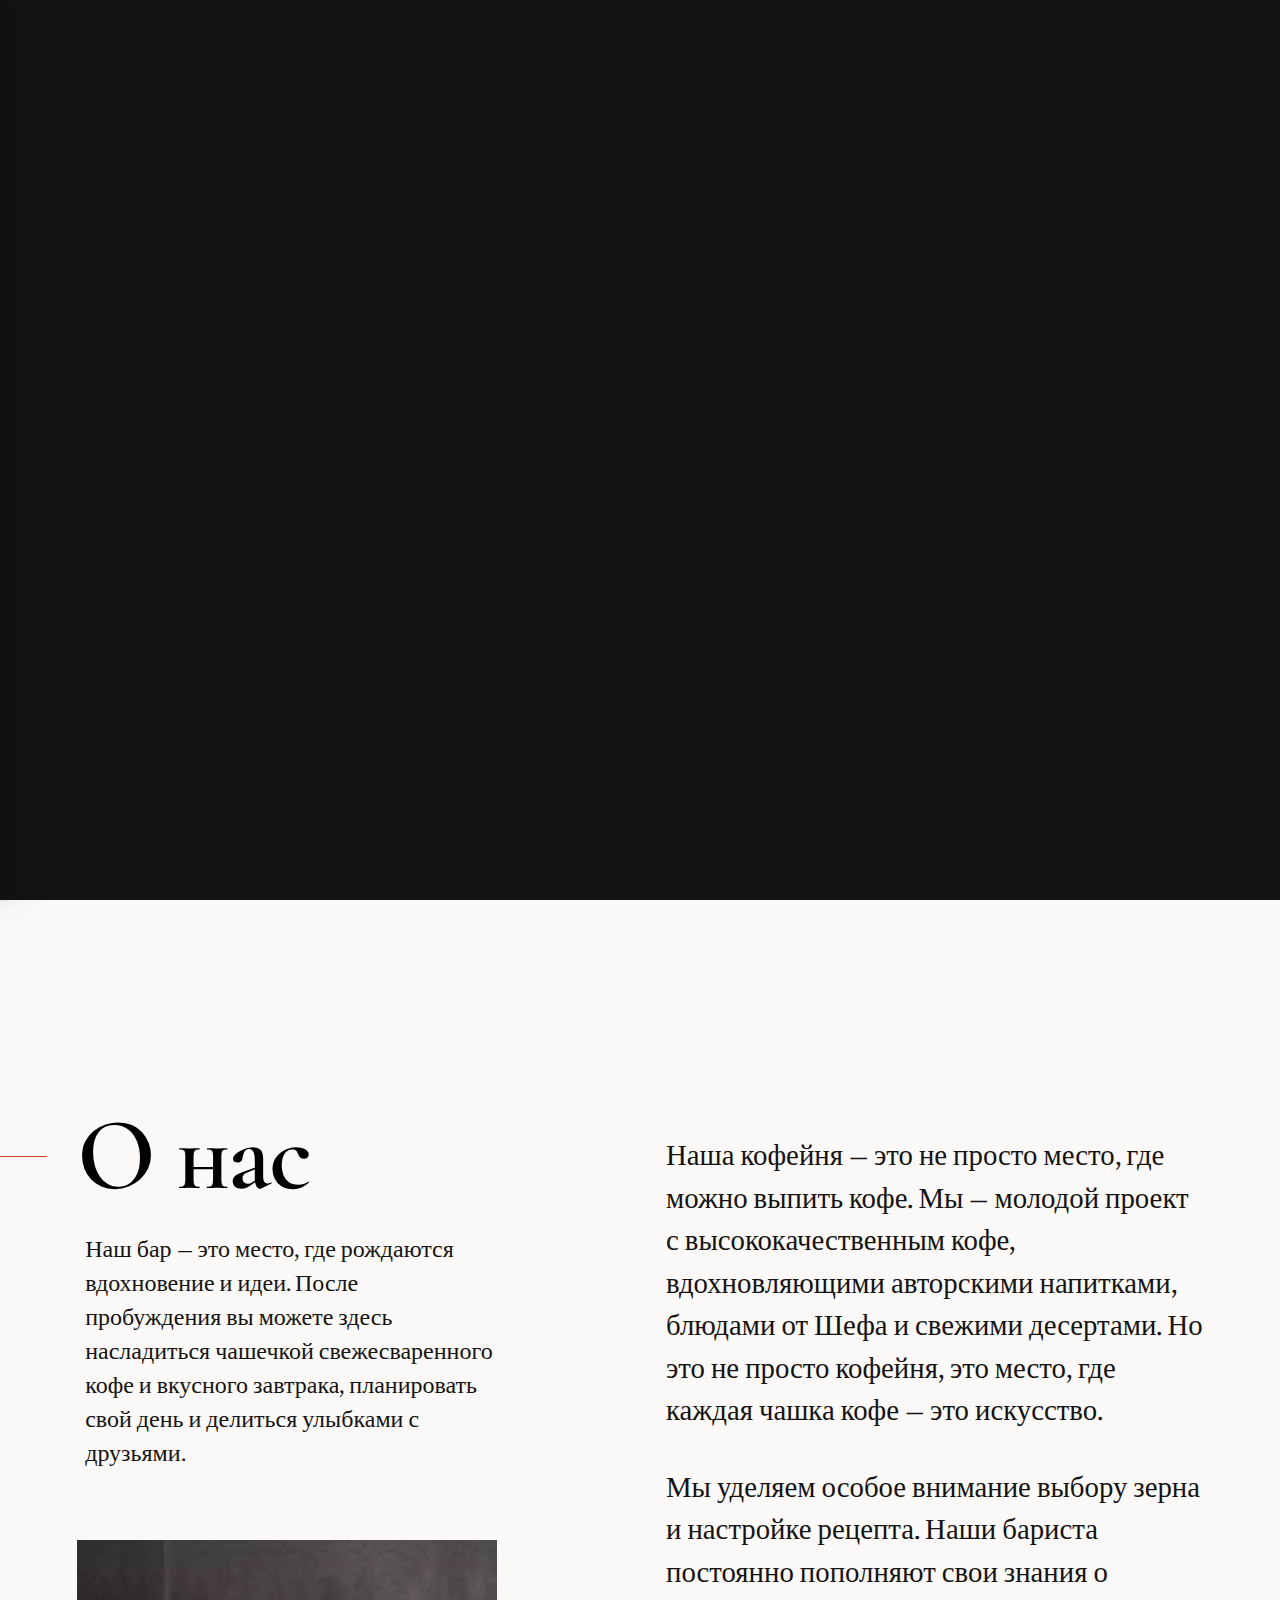
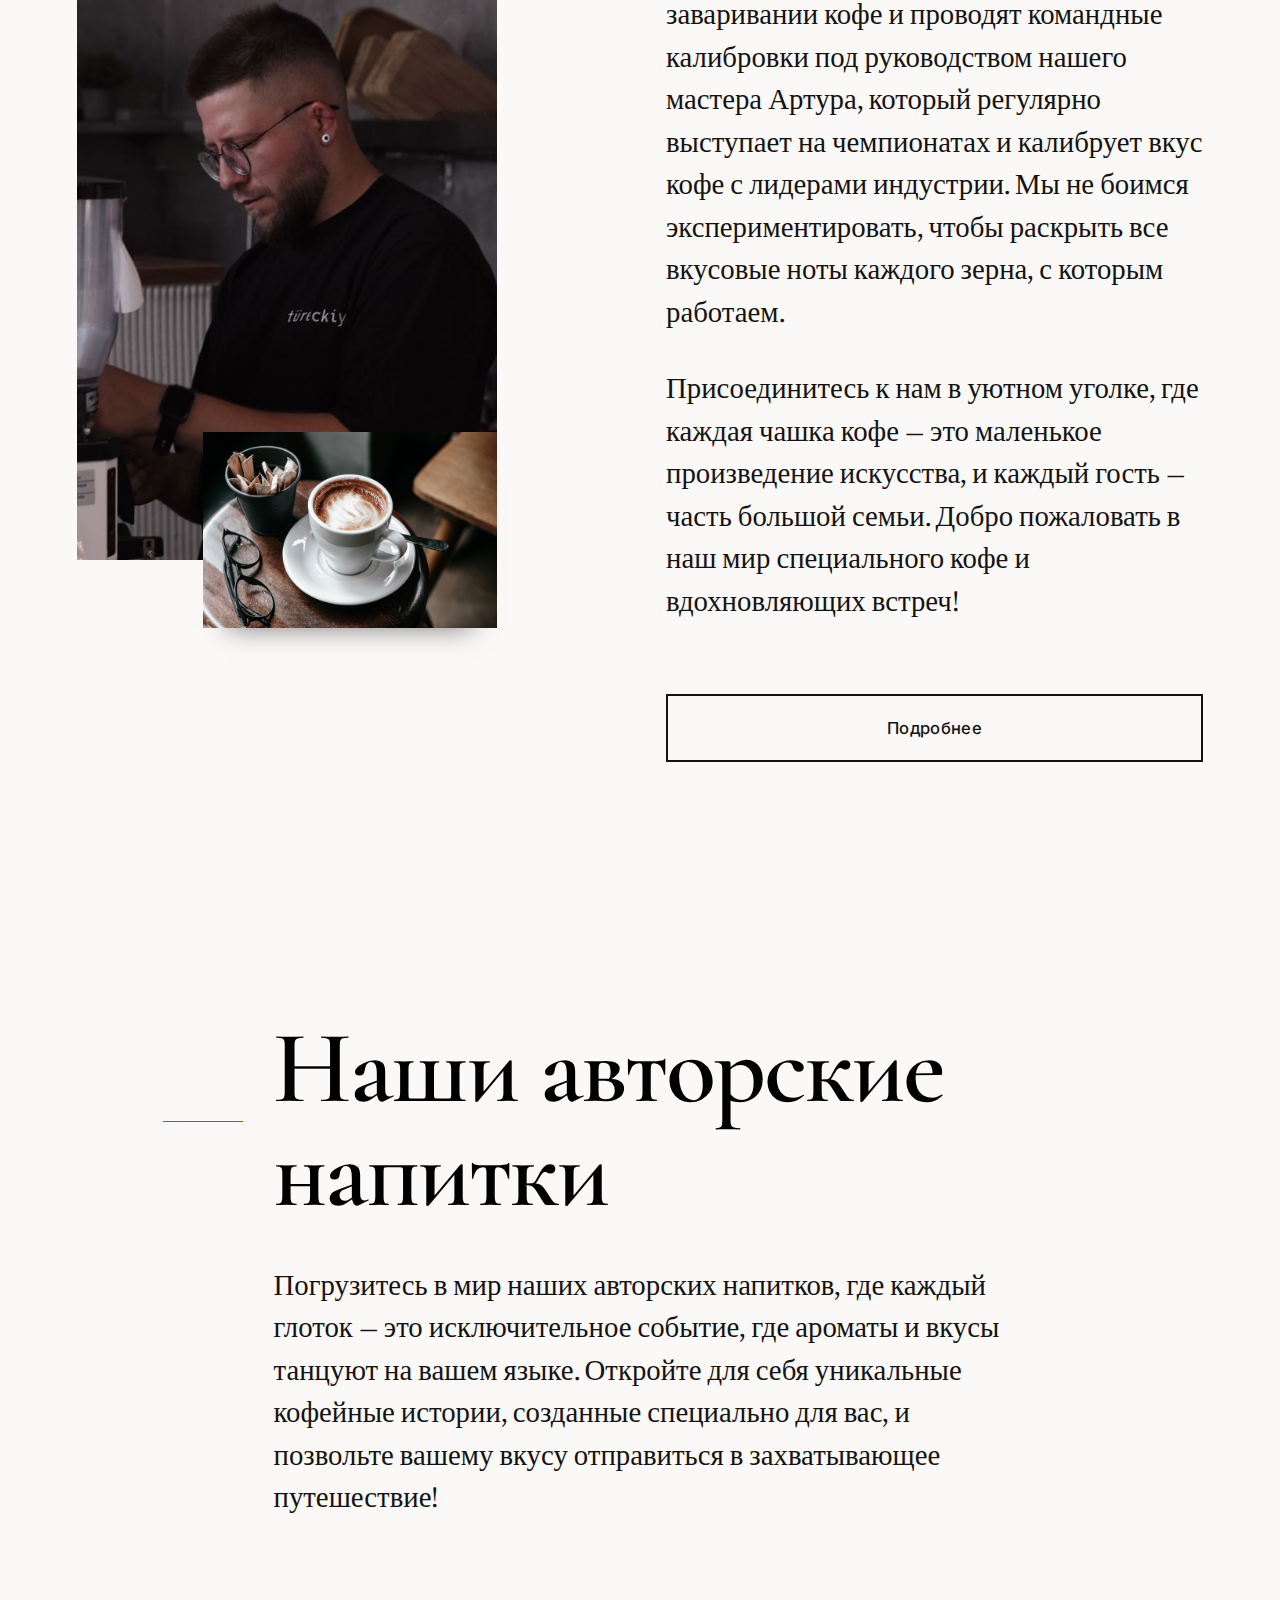
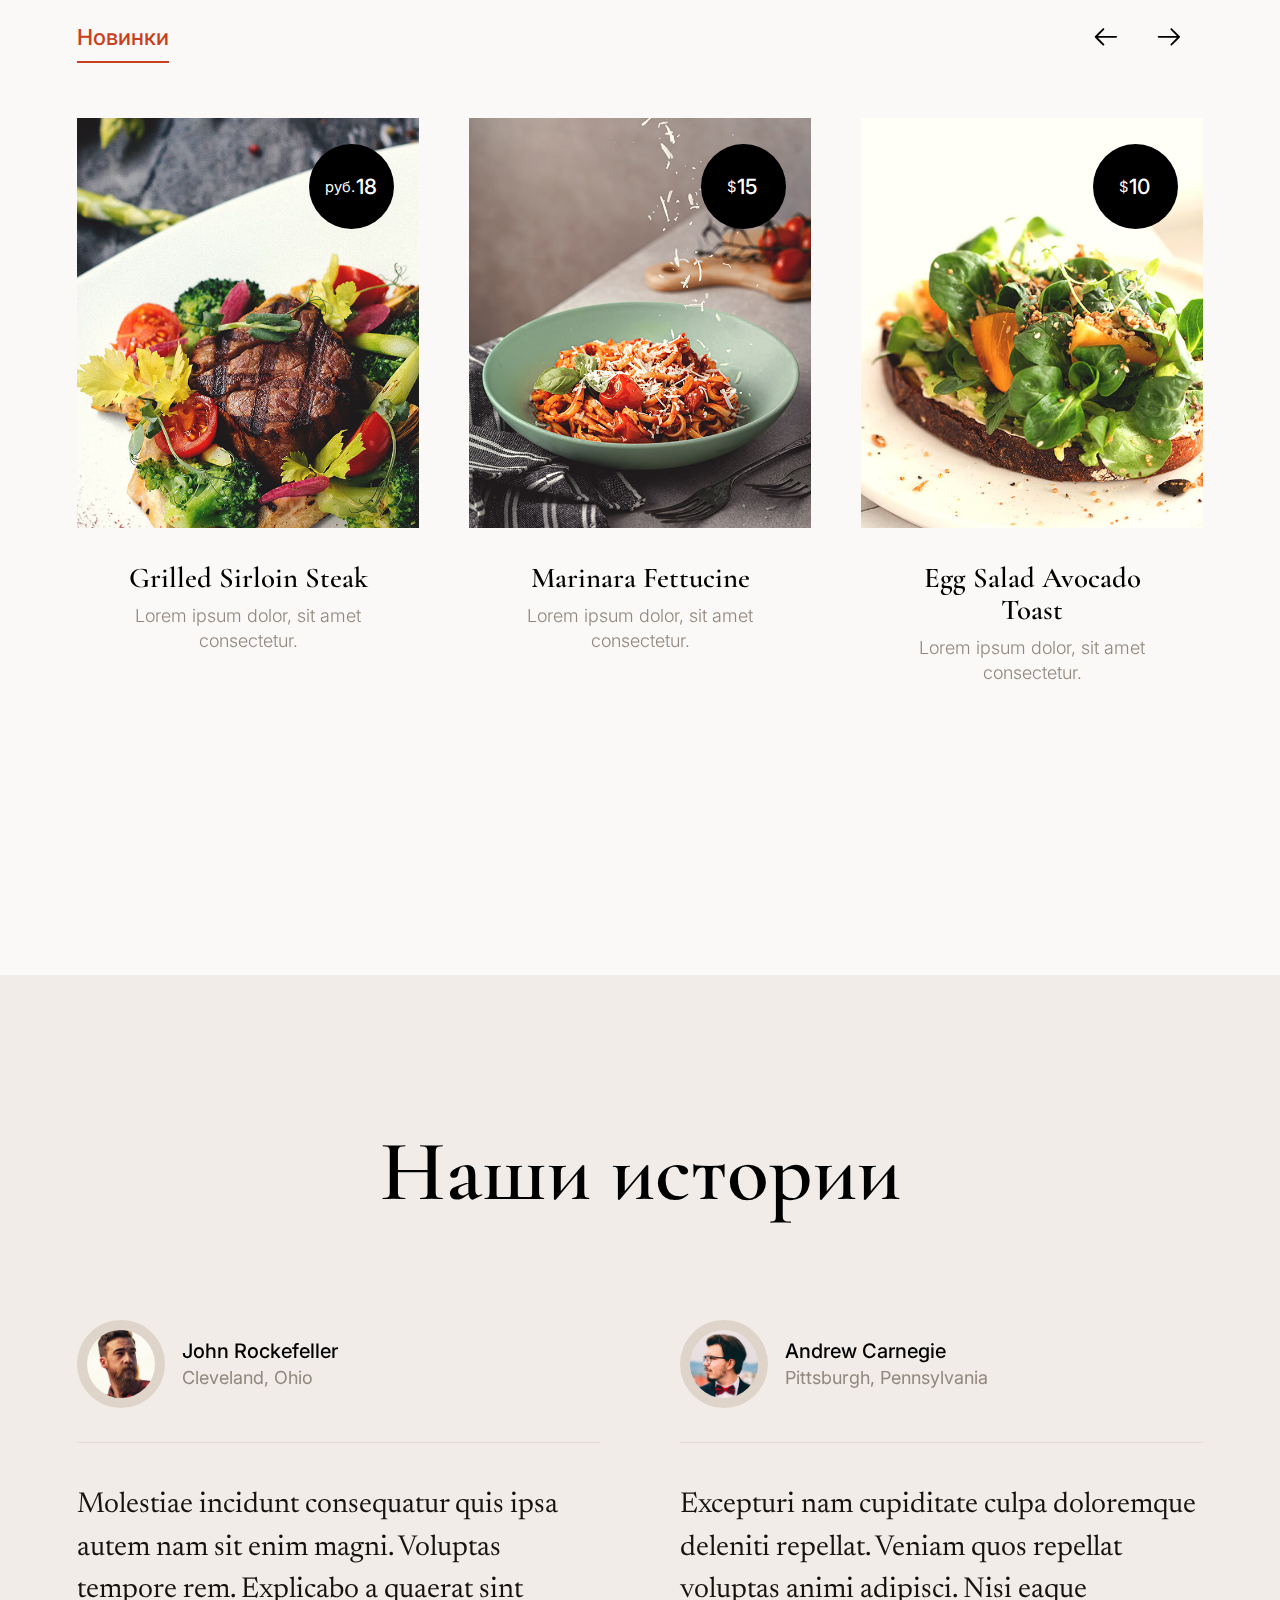
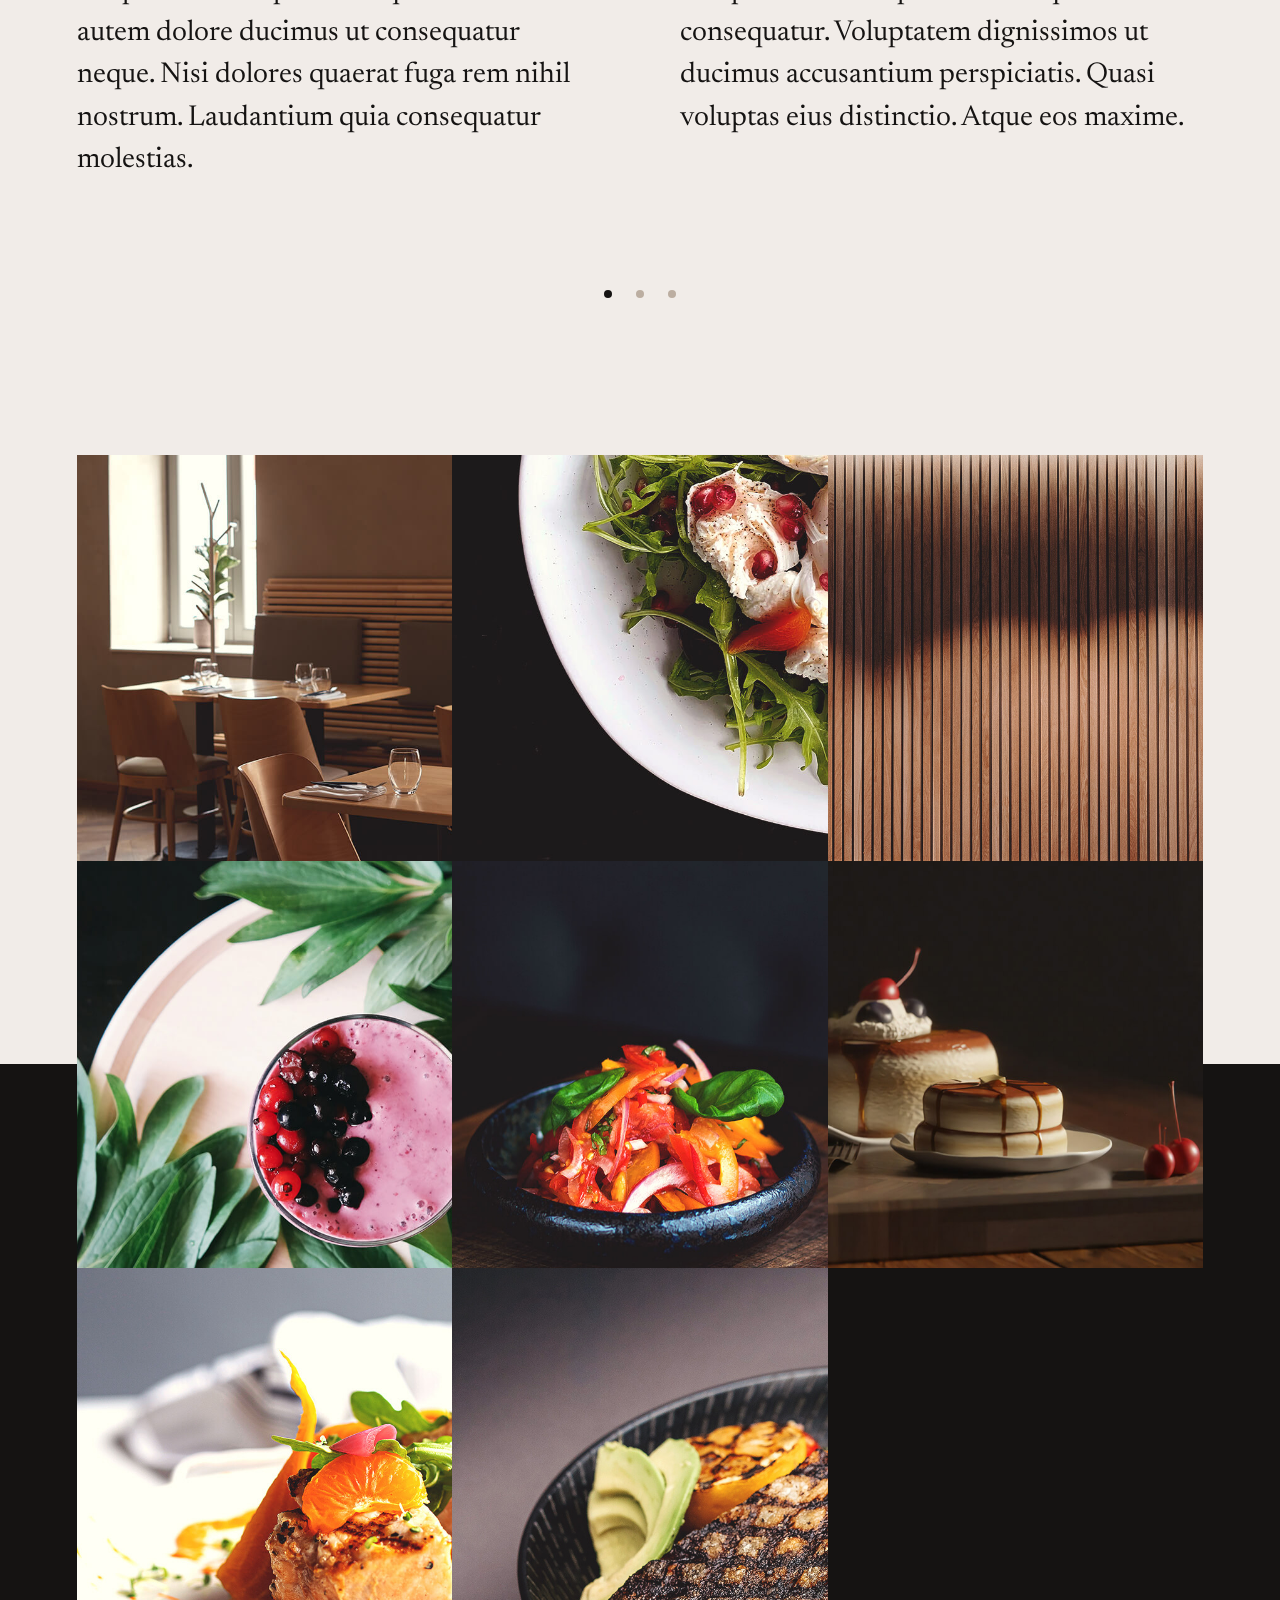
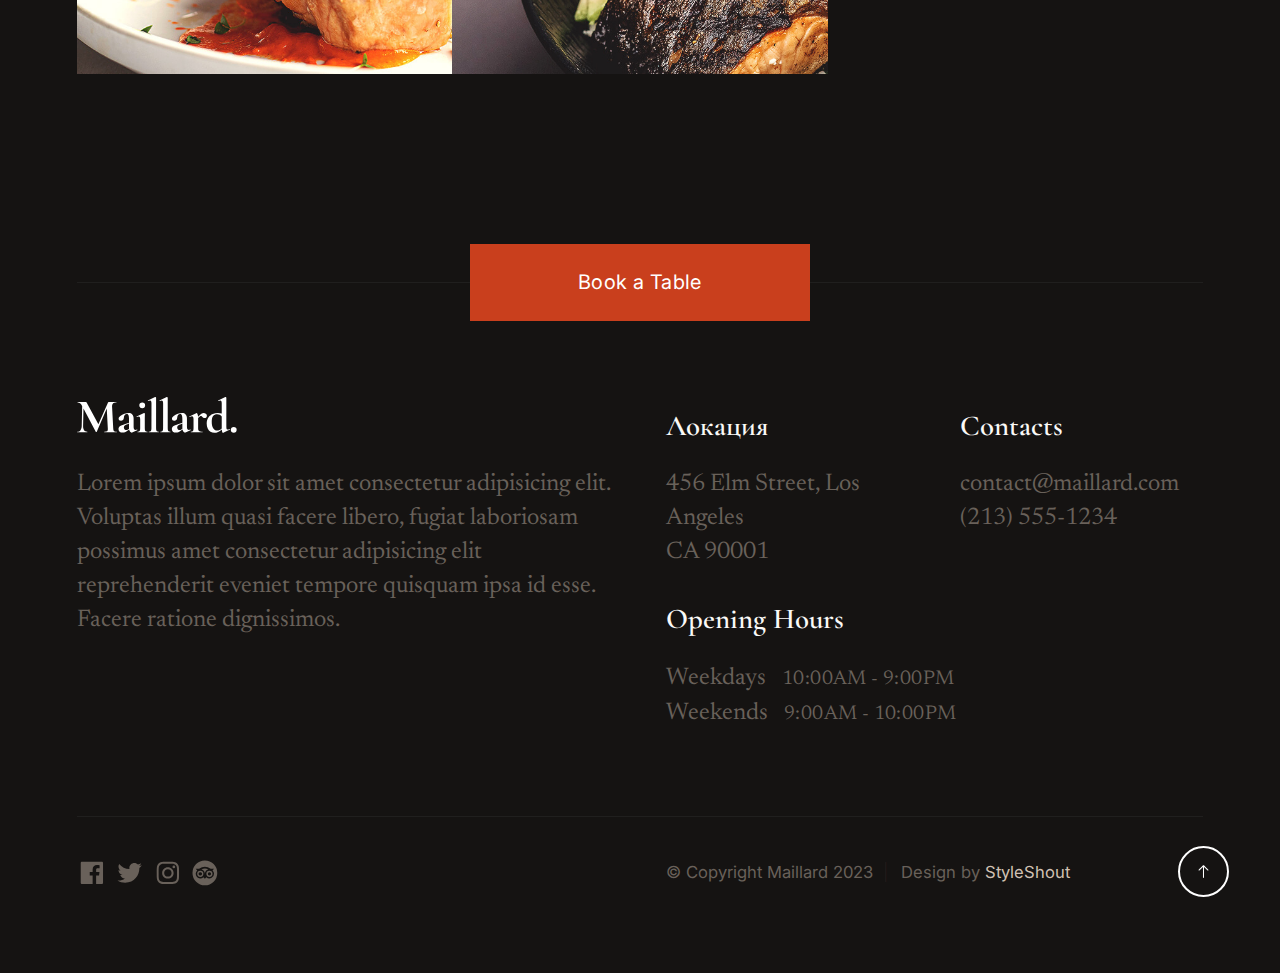
==== index.html @ 50a5a174 "first commit" ====
<!DOCTYPE html>
<html lang="en" class="no-js" >
<head>

    <!--- basic page needs
    ================================================== -->
    <meta charset="utf-8">
    <meta name="viewport" content="width=device-width, initial-scale=1">
    <title>БужуКофе</title>

    <script>
        document.documentElement.classList.remove('no-js');
        document.documentElement.classList.add('js');
    </script>

    <!-- CSS
    ================================================== -->
    <link rel="stylesheet" href="css/vendor.css">
    <link rel="stylesheet" href="css/styles.css">

    <!-- favicons
    ================================================== -->
    <link rel="apple-touch-icon" sizes="180x180" href="apple-touch-icon.png">
    <link rel="icon" type="image/png" sizes="32x32" href="favicon-32x32.png">
    <link rel="icon" type="image/png" sizes="16x16" href="favicon-16x16.png">
    <link rel="manifest" href="site.webmanifest">

</head>


<body id="top">

    
    <!-- preloader
    ================================================== -->
    <div id="preloader">
        <div id="loader" class="dots-fade">
            <div></div>
            <div></div>
            <div></div>
        </div>
    </div>   
    

    <!-- page wrap
    ================================================== -->
    <div id="page" class="s-pagewrap ss-home">

        <div class="menu-underlay"></div>

        <!-- # site header 
        ================================================== -->
        <header class="s-header">

            <div class="s-header__block">

                <div class="s-header__logo">
                    <a class="logo" href="index.html">
                        <img src="images/logo.svg" alt="Homepage">
                    </a>
                </div>

                <a class="s-header__menu-toggle" href="#0"><span>Browse</span></a>

                <div class="s-header__cta">
                    <a href="reservations.html" class="btn btn--primary s-header__cta-btn">Book a Table</a>                        
                </div>

            </div> <!-- end s-header__block -->

            <nav class="s-header__nav">    

                <a href="#0" class="s-header__nav-close-btn" title="close"><span>Close</span></a>

                <div class="s-header__nav-logo">
                    <a href="index.html">
                        <img src="images/logo.svg" alt="Homepage">
                    </a>
                </div> <!-- s-header__nav-logo -->  

                <ul class="s-header__nav-links">
                    <li class="current"><a href="index.html">Главная</a></li>
                    <li><a href="menu.html">Меню</a></li>
                    <li><a href="about.html">О нас</a></li>
                    <li><a href="reservations.html">Reservations</a></li>
                </ul> <!-- s-header__nav-links -->    

                <div class="s-header__nav-bottom">

                    <h6>Наш номер</h6>

                    <div class="s-header__booking">
                        <div class="s-header__booking-no"><a href="tel:+213123456">+7(960)427-72-95</a></div>
                    </div>

                    <ul class="s-header__nav-social social-list">
                        <li>
                            <a href="#0">
                                <svg xmlns="http://www.w3.org/2000/svg" width="24" height="24" viewBox="0 0 24 24" style="fill:rgba(0, 0, 0, 1);transform:;-ms-filter:"><path d="M11.999,7.377c-2.554,0-4.623,2.07-4.623,4.623c0,2.554,2.069,4.624,4.623,4.624c2.552,0,4.623-2.07,4.623-4.624 C16.622,9.447,14.551,7.377,11.999,7.377L11.999,7.377z M11.999,15.004c-1.659,0-3.004-1.345-3.004-3.003 c0-1.659,1.345-3.003,3.004-3.003s3.002,1.344,3.002,3.003C15.001,13.659,13.658,15.004,11.999,15.004L11.999,15.004z"></path><circle cx="16.806" cy="7.207" r="1.078"></circle><path d="M20.533,6.111c-0.469-1.209-1.424-2.165-2.633-2.632c-0.699-0.263-1.438-0.404-2.186-0.42 c-0.963-0.042-1.268-0.054-3.71-0.054s-2.755,0-3.71,0.054C7.548,3.074,6.809,3.215,6.11,3.479C4.9,3.946,3.945,4.902,3.477,6.111 c-0.263,0.7-0.404,1.438-0.419,2.186c-0.043,0.962-0.056,1.267-0.056,3.71c0,2.442,0,2.753,0.056,3.71 c0.015,0.748,0.156,1.486,0.419,2.187c0.469,1.208,1.424,2.164,2.634,2.632c0.696,0.272,1.435,0.426,2.185,0.45 c0.963,0.042,1.268,0.055,3.71,0.055s2.755,0,3.71-0.055c0.747-0.015,1.486-0.157,2.186-0.419c1.209-0.469,2.164-1.424,2.633-2.633 c0.263-0.7,0.404-1.438,0.419-2.186c0.043-0.962,0.056-1.267,0.056-3.71s0-2.753-0.056-3.71C20.941,7.57,20.801,6.819,20.533,6.111z M19.315,15.643c-0.007,0.576-0.111,1.147-0.311,1.688c-0.305,0.787-0.926,1.409-1.712,1.711c-0.535,0.199-1.099,0.303-1.67,0.311 c-0.95,0.044-1.218,0.055-3.654,0.055c-2.438,0-2.687,0-3.655-0.055c-0.569-0.007-1.135-0.112-1.669-0.311 c-0.789-0.301-1.414-0.923-1.719-1.711c-0.196-0.534-0.302-1.099-0.311-1.669c-0.043-0.95-0.053-1.218-0.053-3.654 c0-2.437,0-2.686,0.053-3.655c0.007-0.576,0.111-1.146,0.311-1.687c0.305-0.789,0.93-1.41,1.719-1.712 c0.534-0.198,1.1-0.303,1.669-0.311c0.951-0.043,1.218-0.055,3.655-0.055c2.437,0,2.687,0,3.654,0.055 c0.571,0.007,1.135,0.112,1.67,0.311c0.786,0.303,1.407,0.925,1.712,1.712c0.196,0.534,0.302,1.099,0.311,1.669 c0.043,0.951,0.054,1.218,0.054,3.655c0,2.436,0,2.698-0.043,3.654H19.315z"></path></svg>
                                <span class="u-screen-reader-text">Instagram</span>
                            </a>
                        </li>
                    </ul> 
                </div> <!-- s-header__nav-bottom -->  

            </nav> <!-- end s-header__nav -->

        </header> <!-- end s-header -->


        <!-- # intro
        ================================================== -->
        <section id="intro" class="s-intro">

            <div class="s-intro__bg"></div>

            <div class="row s-intro__content">
                <div class="column xl-12">

                    <div class="s-intro__pretitle">Кофейня</div>
                    <h1 class="s-intro__title">Бужу</h1>

                    <p class="s-intro__desc lead">
                        Добро пожаловать в уютное убежище ароматов и вкусов! Мы — спешелти кофейня, созданная с любовью к кофе и уважением к его искусству. 
                    </p>

                </div>                
            </div> <!-- s-intro__content -->     
            
            <div class="s-intro__scroll-down">
                <a href="#about" class="smoothscroll">
                    <span class="scroll-text u-screen-reader-text">Scroll Down</span>
                    <div class="scroll-icon">
                        <svg clip-rule="evenodd" fill-rule="evenodd" stroke-linejoin="round" stroke-miterlimit="2" viewBox="0 0 24 24" xmlns="http://www.w3.org/2000/svg"><path d="m5.214 14.522s4.505 4.502 6.259 6.255c.146.147.338.22.53.22s.384-.073.53-.22c1.754-1.752 6.249-6.244 6.249-6.244.144-.144.216-.334.217-.523 0-.193-.074-.386-.221-.534-.293-.293-.766-.294-1.057-.004l-4.968 4.968v-14.692c0-.414-.336-.75-.75-.75s-.75.336-.75.75v14.692l-4.979-4.978c-.289-.289-.761-.287-1.054.006-.148.148-.222.341-.221.534 0 .189.071.377.215.52z" fill-rule="nonzero"/></svg>
                    </div>
                </a>
            </div> <!-- s-intro__scroll-down -->

        </section> <!-- end s-intro -->


        <!-- # about
        ================================================== -->
        <section id="about" class="s-about">

            <div class="row s-about__content">
                <div class="column xl-12 s-about__content-grid grid-block">    
                    
                    <div class="s-about__content-header section-header">
                        <h2 class="text-display-title with-line">О нас</h2>                        
                        <div class="s-about__content-header-inner">
                            <p class="text-desc">
                                Наш бар — это место, где рождаются вдохновение и идеи. После пробуждения вы можете здесь насладиться чашечкой свежесваренного кофе и вкусного завтрака, планировать свой день и делиться улыбками с друзьями.
                            </p>
                            
                            <div class="s-about__content-media">
                                <img class="s-about__media-big" 
                                     src="images/home-about-img.jpg" 
                                     srcset="images/home-about-img.jpg 1x, images/home-about-img@2x.jpg 2x" alt="">
                                <img class="s-about__media-small" 
                                     src="images/home-about-img-small.jpg" 
                                     srcset="images/home-about-img-small.jpg 1x, home-about-img-small@2x.jpg 2x" alt="">
                            </div>
                        </div>
                    </div> <!-- end s-about__content-header -->      
                    
                    <div class="s-about__content-main">

                        <p class="attention-getter">
                            Наша кофейня — это не просто место, где можно выпить кофе. Мы — молодой проект с высококачественным кофе, вдохновляющими авторскими напитками, блюдами от Шефа и свежими десертами. Но это не просто кофейня, это место, где каждая чашка кофе — это искусство.
                        </p>                        
                        <p class="attention-getter">
                            Мы уделяем особое внимание выбору зерна и настройке рецепта. Наши бариста постоянно пополняют свои знания о заваривании кофе и проводят командные калибровки под руководством нашего мастера Артура, который регулярно выступает на чемпионатах и калибрует вкус кофе с лидерами индустрии. Мы не боимся экспериментировать, чтобы раскрыть все вкусовые ноты каждого зерна, с которым работаем.
                        </p>
                        <p class="attention-getter">
                            Присоединитесь к нам в уютном уголке, где каждая чашка кофе — это маленькое произведение искусства, и каждый гость — часть большой семьи. Добро пожаловать в наш мир специального кофе и вдохновляющих встреч!
                        </p>                                            

                        <div class="s-about__content-btn">
                            <a href="about.html" class="btn btn--stroke btn--medium u-fullwidth">Подробнее</a>
                        </div>

                    </div> <!-- end s-about-content-main -->  

                </div> <!-- end s-about__content-grid -->
            </div> <!--end s-about__content -->            
            
        </section> <!-- end s-about -->   


        <!-- # menu block
        ================================================== -->
        <section class="s-menublock">

            <div class="row s-menublock__top">    
                <div class="column xl-8 lg-12">

                    <div class="s-menublock__content-header section-header">
                        <h2 class="text-display-title with-line">Наши авторские напитки</h2>
                        <p class="attention-getter">
                            Погрузитесь в мир наших авторских напитков, где каждый глоток — это исключительное событие, где ароматы и вкусы танцуют на вашем языке. Откройте для себя уникальные кофейные истории, созданные специально для вас, и позвольте вашему вкусу отправиться в захватывающее путешествие!
                        </p>                  
                    </div> <!-- end s-menublock__content-header --> 

                </div>
            </div> <!-- end s-menublock__top --> 

            <div class="row">
                <div class="column xl-12 menublock__slider-nav">
                    <a href="menu.html" class="menu-link">Новинки</a>

                    <div class="menublock-buttons">
                        <div class="menublock-btn-prev">
                            <svg clip-rule="evenodd" fill-rule="evenodd" stroke-linejoin="round" stroke-miterlimit="2" viewBox="0 0 24 24" xmlns="http://www.w3.org/2000/svg"><path d="m9.474 5.209s-4.501 4.505-6.254 6.259c-.147.146-.22.338-.22.53s.073.384.22.53c1.752 1.754 6.252 6.257 6.252 6.257.145.145.336.217.527.217.191-.001.383-.074.53-.221.293-.293.294-.766.004-1.057l-4.976-4.976h14.692c.414 0 .75-.336.75-.75s-.336-.75-.75-.75h-14.692l4.978-4.979c.289-.289.287-.761-.006-1.054-.147-.147-.339-.221-.53-.221-.191-.001-.38.071-.525.215z" fill-rule="nonzero"/></svg>
                        </div>
                        <div class="menublock-btn-next">
                            <svg clip-rule="evenodd" fill-rule="evenodd" stroke-linejoin="round" stroke-miterlimit="2" viewBox="0 0 24 24" xmlns="http://www.w3.org/2000/svg"><path d="m14.523 18.787s4.501-4.505 6.255-6.26c.146-.146.219-.338.219-.53s-.073-.383-.219-.53c-1.753-1.754-6.255-6.258-6.255-6.258-.144-.145-.334-.217-.524-.217-.193 0-.385.074-.532.221-.293.292-.295.766-.004 1.056l4.978 4.978h-14.692c-.414 0-.75.336-.75.75s.336.75.75.75h14.692l-4.979 4.979c-.289.289-.286.762.006 1.054.148.148.341.222.533.222.19 0 .378-.072.522-.215z" fill-rule="nonzero"/></svg>
                        </div>
                    </div>
                </div> <!-- end s-menublock__slider-nav -->
            </div>

            <div class="row s-menublock__slider-wrap">
                <div class="column xl-12">                     

                    <div class="swiper-container s-menublock__slider">    
                        <div class="swiper-wrapper">

                            <div class="s-menublock__slide swiper-slide">    
                                <div class="menublock-item">
                                    <div class="menublock-item__thumb">
                                        <img src="images/menu/steak.jpg" 
                                             srcset="images/menu/steak.jpg 1x, images/menu/steak@2x.jpg 2x" alt="">
                                    </div>
                                    <div class="menublock-item__text">
                                        <h5>Grilled Sirloin Steak</h5>
                                        <p>Lorem ipsum dolor, sit amet consectetur.</p>
                                    </div>
                                    <div class="menublock-item__price-wrap">
                                        <div class="menublock-item__price">
                                            <span>руб.</span>18
                                        </div>
                                    </div>
                                </div> <!-- end menublock-item -->
                            </div> <!-- end s-menublock__slide -->

                            <div class="s-menublock__slide swiper-slide">    
                                <div class="menublock-item">
                                    <div class="menublock-item__thumb">
                                        <img src="images/menu/pasta.jpg" 
                                             srcset="images/menu/pasta.jpg 1x, images/menu/pasta@2x.jpg 2x" alt="">
                                    </div>
                                    <div class="menublock-item__text">
                                        <h5>Marinara Fettucine</h5>
                                        <p>Lorem ipsum dolor, sit amet consectetur.</p>
                                    </div>
                                    <div class="menublock-item__price-wrap">
                                        <div class="menublock-item__price">
                                            <span>$</span>15
                                        </div>
                                    </div>
                                </div> <!-- end menublock-item -->
                            </div> <!-- end s-menublock__slide -->

                            <div class="s-menublock__slide swiper-slide">    
                                <div class="menublock-item">
                                    <div class="menublock-item__thumb">
                                        <img src="images/menu/toast.jpg" 
                                             srcset="images/menu/toast.jpg 1x, images/menu/toast@2x.jpg 2x" alt="">
                                    </div>
                                    <div class="menublock-item__text">
                                        <h5>Egg Salad Avocado Toast</h5>
                                        <p>Lorem ipsum dolor, sit amet consectetur.</p>
                                    </div>
                                    <div class="menublock-item__price-wrap">
                                        <div class="menublock-item__price">
                                            <span>$</span>10
                                        </div>
                                    </div>
                                </div> <!-- end menublock-item -->
                            </div> <!-- end s-menublock__slide -->

                            <div class="s-menublock__slide swiper-slide">    
                                <div class="menublock-item">
                                    <div class="menublock-item__thumb">
                                        <img src="images/menu/icecream.jpg" 
                                             srcset="images/menu/icecream.jpg 1x, images/menu/icecream@2x.jpg 2x" alt="">
                                    </div>
                                    <div class="menublock-item__text">
                                        <h5>Vanilla Ice Cream</h5>
                                        <p>Lorem ipsum dolor, sit amet consectetur.</p>
                                    </div>
                                    <div class="menublock-item__price-wrap">
                                        <div class="menublock-item__price">
                                            <span>$</span>4
                                        </div>
                                    </div>
                                </div> <!-- end menublock-item -->
                            </div> <!-- end s-menublock__slide -->

                            <div class="s-menublock__slide swiper-slide">    
                                <div class="menublock-item">
                                    <div class="menublock-item__thumb">
                                        <img src="images/menu/yogurt.jpg" 
                                             srcset="images/menu/yogurt.jpg 1x, images/menu/yogurt@2x.jpg 2x" alt="">
                                    </div>
                                    <div class="menublock-item__text">
                                        <h5>Yogurt With Strawberries</h5>
                                        <p>Lorem ipsum dolor, sit amet consectetur.</p>
                                    </div>
                                    <div class="menublock-item__price-wrap">
                                        <div class="menublock-item__price">
                                            <span>$</span>4
                                        </div>
                                    </div>
                                </div> <!-- end menublock-item -->
                            </div> <!-- end s-menublock__slide -->
        
                        </div> <!-- end swiper-wrapper -->                      
                    </div> <!-- end s-menublock__slider -->

                </div>
            </div> <!-- s-menublock__slider-wrap -->

        </section> <!-- end s-menublock -->     


        <!-- # testimonials
        ================================================== -->
        <section id="testimonials" class="s-testimonials">

            <div class="row s-testimonials__content">
                <div class="column xl-12">

                    <h3 class="s-testimonials__title text-center">Наши истории</h3>
    
                    <div class="swiper-container s-testimonials__slider">    
                        <div class="swiper-wrapper">

                            <div class="s-testimonials__slide swiper-slide">
                                <div class="s-testimonials__author">
                                    <img src="images/avatars/user-02.jpg" alt="Author image" class="s-testimonials__avatar">
                                    <cite class="s-testimonials__cite">
                                        John Rockefeller
                                        <span>Cleveland, Ohio</span>
                                    </cite>
                                </div>
                                <p>
                                Molestiae incidunt consequatur quis ipsa autem nam sit enim magni. Voluptas tempore rem. 
                                Explicabo a quaerat sint autem dolore ducimus ut consequatur neque. Nisi dolores quaerat fuga rem nihil nostrum.
                                Laudantium quia consequatur molestias.
                                </p>
                            </div> <!-- end s-testimonials__slide -->
            
                            <div class="s-testimonials__slide swiper-slide">
                                <div class="s-testimonials__author">
                                    <img src="images/avatars/user-03.jpg" alt="Author image" class="s-testimonials__avatar">
                                    <cite class="s-testimonials__cite">
                                        Andrew Carnegie
                                        <span>Pittsburgh, Pennsylvania</span>
                                    </cite>
                                </div>
                                <p>
                                Excepturi nam cupiditate culpa doloremque deleniti repellat. Veniam quos repellat voluptas animi adipisci.
                                Nisi eaque consequatur. Voluptatem dignissimos ut ducimus accusantium perspiciatis.
                                Quasi voluptas eius distinctio. Atque eos maxime.
                                </p>
                            </div> <!-- end s-testimonials__slide -->
            
                            <div class="s-testimonials__slide swiper-slide">
                                <div class="s-testimonials__author">
                                    <img src="images/avatars/user-01.jpg" alt="Author image" class="s-testimonials__avatar">
                                    <cite class="s-testimonials__cite">
                                        John Morgan
                                        <span>New York City</span>
                                    </cite>
                                </div>
                                <p>
                                Repellat dignissimos libero. Qui sed at corrupti expedita voluptas odit. Nihil ea quia nesciunt. Ducimus aut sed ipsam.  
                                Autem eaque officia cum exercitationem sunt voluptatum accusamus. Quasi voluptas eius distinctio.
                                Voluptatem dignissimos ut.
                                </p>
                            </div> <!-- end s-testimonials__slide -->
    
                            <div class="s-testimonials__slide swiper-slide">
                                <div class="s-testimonials__author">
                                    <img src="images/avatars/user-06.jpg" alt="Author image" class="s-testimonials__avatar">
                                    <cite class="s-testimonials__cite">
                                        Henry Ford
                                        <span>Dearborn, Michigan</span>
                                    </cite>
                                </div>
                                <p>
                                Nunc interdum lacus sit amet orci. Vestibulum dapibus nunc ac augue. Fusce vel dui. In ac felis 
                                quis tortor malesuada pretium. Curabitur vestibulum aliquam leo. Qui sed at corrupti expedita voluptas odit. 
                                Nihil ea quia nesciunt. Ducimus aut sed ipsam.
                                </p>
                            </div> <!-- end s-testimonials__slide -->
        
                        </div> <!-- end swiper-wrapper -->
    
                        <div class="swiper-pagination"></div>
    
                    </div> <!-- end s-testimonials__slider -->
    
                </div> <!-- end column -->
            </div> <!-- end s-testimonials__content -->

        </section> <!-- end s-testimonials --> 


        <!-- # gallery
        ================================================== -->
        <section id="gallery" class="s-gallery">
            <div class="row s-gallery__inner">
                <div class="column xl-12">

                    <div class="gallery-items grid-list-items">
                        <div class="gallery-items__item grid-list-items__item">
                            <a href="images/gallery/large/l-gallery-01.jpg" class="gallery-items__item-thumb glightbox">
                                <img src="images/gallery/gallery-01.jpg" 
                                    srcset="images/gallery/gallery-01.jpg 1x, 
                                            images/gallery/gallery-01@2x.jpg 2x" alt="">
                            </a>
                        </div> <!-- end gallery-items__item-->
            
                        <div class="gallery-items__item grid-list-items__item">
                            <a href="images/gallery/large/l-gallery-02.jpg" class="gallery-items__item-thumb glightbox">
                                <img src="images/gallery/gallery-02.jpg" 
                                    srcset="images/gallery/gallery-02.jpg 1x, 
                                            images/gallery/gallery-02@2x.jpg 2x" alt="">
                            </a>
                        </div> <!-- end gallery-items__item -->
            
                        <div class="gallery-items__item grid-list-items__item">
                            <a href="images/gallery/large/l-gallery-03.jpg" class="gallery-items__item-thumb glightbox">
                                <img src="images/gallery/gallery-03.jpg" 
                                    srcset="images/gallery/gallery-03.jpg 1x, 
                                            images/gallery/gallery-03@2x.jpg 2x" alt="">
                            </a>
                        </div> <!-- end gallery-items__item -->
            
                        <div class="gallery-items__item grid-list-items__item">
                            <a href="images/gallery/large/l-gallery-04.jpg" class="gallery-items__item-thumb glightbox">
                                <img src="images/gallery/gallery-04.jpg" 
                                    srcset="images/gallery/gallery-04.jpg 1x, 
                                            images/gallery/gallery-04@2x.jpg 2x" alt="">
                            </a>
                        </div> <!-- end gallery-items__item -->
            
                        <div class="gallery-items__item grid-list-items__item">
                            <a href="images/gallery/large/l-gallery-05.jpg" class="gallery-items__item-thumb glightbox">
                                <img src="images/gallery/gallery-05.jpg" 
                                    srcset="images/gallery/gallery-05.jpg 1x, 
                                            images/gallery/gallery-05@2x.jpg 2x" alt="">
                            </a>
                        </div> <!-- end gallery-items__item -->
            
                        <div class="gallery-items__item grid-list-items__item">
                            <a href="images/gallery/large/l-gallery-06.jpg" class="gallery-items__item-thumb glightbox">
                                <img src="images/gallery/gallery-06.jpg" 
                                    srcset="images/gallery/gallery-06.jpg 1x, 
                                            images/gallery/gallery-06@2x.jpg 2x" alt="">
                            </a>
                        </div> <!-- end gallery-items__item -->
            
                        <div class="gallery-items__item grid-list-items__item">
                            <a href="images/gallery/large/l-gallery-07.jpg" class="gallery-items__item-thumb glightbox">
                                <img src="images/gallery/gallery-07.jpg" 
                                    srcset="images/gallery/gallery-07.jpg 1x, 
                                            images/gallery/gallery-07@2x.jpg 2x" alt="">
                            </a>
                        </div> <!-- end gallery-items__item -->
            
                        <div class="gallery-items__item grid-list-items__item">
                            <a href="images/gallery/large/l-gallery-08.jpg" class="gallery-items__item-thumb glightbox">
                                <img src="images/gallery/gallery-08.jpg" 
                                    srcset="images/gallery/gallery-08.jpg 1x, 
                                            images/gallery/gallery-08@2x.jpg 2x" alt="">
                            </a>
                        </div> <!-- end gallery-items__item -->
                    </div> <!-- end grid-list-items -->

                </div>
            </div> <!-- end s-gallery__inner -->
        </section> <!-- end s-gallery --> 


        <!-- # footer 
        ================================================== -->
        <footer id="footer" class="s-footer">  
            
            <div class="row s-footer__top row-x-center">
                <div class="column xl-4 lg-6 tab-8 mob-12">
                    <a href="reservations.html" class="btn btn--primary btn--large u-fullwidth">Book a Table</a>
                </div>
            </div>

            <div class="row s-footer__main-content">

                <div class="column xl-6 md-12 s-footer__block s-footer__about"> 
                    <div class="s-footer__logo">
                        <a class="logo" href="index.html">
                            <img src="images/logo.svg" alt="Homepage">
                        </a>
                    </div>  

                    <p>
                    Lorem ipsum dolor sit amet consectetur adipisicing elit. Voluptas illum quasi facere libero, 
                    fugiat laboriosam possimus amet consectetur adipisicing elit reprehenderit eveniet tempore quisquam ipsa id esse. Facere ratione dignissimos.
                    </p>               
                </div> <!-- end s-footer__about -->

                <div class="column xl-6 md-12 s-footer__block s-footer__info">
                    <div class="row">
                        <div class="column xl-6 lg-12">
                            <h5>Локация</h5>
                            <p>
                            456 Elm Street, Los Angeles <br>
                            CA 90001
                            </p>
                        </div>
                        <div class="column xl-6 lg-12">     
                            <h5>Contacts</h5>
                            <ul class="link-list">
                                <li><a href="mailto:#0">contact@maillard.com</a></li>
                                <li><a href="tel:+2135551212">(213) 555-1234</a></li>
                            </ul> 
                        </div>
                        <div class="column">                   
                            <h5>Opening Hours</h5>
                            <ul class="opening-hours">
                                <li><span class="opening-hours__days">Weekdays</span><span class="opening-hours__time">10:00am - 9:00pm</span></li>
                                <li><span class="opening-hours__days">Weekends</span><span class="opening-hours__time">9:00am - 10:00pm</span></li>
                            </ul> 
                        </div>
                    </div>                    
                </div> <!-- end s-footer__info -->

            </div> <!-- end  s-footer__main-content -->                 
            
            <div class="row s-footer__bottom">
                
                <div class="column xl-6 lg-12">
                    <ul class="s-footer__social social-list">
                        <li>
                            <a href="#0">
                                <svg xmlns="http://www.w3.org/2000/svg" width="24" height="24" viewBox="0 0 24 24" style="fill:rgba(0, 0, 0, 1);transform:;-ms-filter:"><path d="M20,3H4C3.447,3,3,3.448,3,4v16c0,0.552,0.447,1,1,1h8.615v-6.96h-2.338v-2.725h2.338v-2c0-2.325,1.42-3.592,3.5-3.592 c0.699-0.002,1.399,0.034,2.095,0.107v2.42h-1.435c-1.128,0-1.348,0.538-1.348,1.325v1.735h2.697l-0.35,2.725h-2.348V21H20 c0.553,0,1-0.448,1-1V4C21,3.448,20.553,3,20,3z"></path></svg>
                                <span class="u-screen-reader-text">Facebook</span>
                            </a>
                        </li>
                        <li>
                            <a href="#0">
                                <svg xmlns="http://www.w3.org/2000/svg" width="24" height="24" viewBox="0 0 24 24" style="fill:rgba(0, 0, 0, 1);transform:;-ms-filter:"><path d="M19.633,7.997c0.013,0.175,0.013,0.349,0.013,0.523c0,5.325-4.053,11.461-11.46,11.461c-2.282,0-4.402-0.661-6.186-1.809 c0.324,0.037,0.636,0.05,0.973,0.05c1.883,0,3.616-0.636,5.001-1.721c-1.771-0.037-3.255-1.197-3.767-2.793 c0.249,0.037,0.499,0.062,0.761,0.062c0.361,0,0.724-0.05,1.061-0.137c-1.847-0.374-3.23-1.995-3.23-3.953v-0.05 c0.537,0.299,1.16,0.486,1.82,0.511C3.534,9.419,2.823,8.184,2.823,6.787c0-0.748,0.199-1.434,0.548-2.032 c1.983,2.443,4.964,4.04,8.306,4.215c-0.062-0.3-0.1-0.611-0.1-0.923c0-2.22,1.796-4.028,4.028-4.028 c1.16,0,2.207,0.486,2.943,1.272c0.91-0.175,1.782-0.512,2.556-0.973c-0.299,0.935-0.936,1.721-1.771,2.22 c0.811-0.088,1.597-0.312,2.319-0.624C21.104,6.712,20.419,7.423,19.633,7.997z"></path></svg>
                                <span class="u-screen-reader-text">Twitter</span>
                            </a>
                        </li>
                        <li>
                            <a href="#0">
                                <svg xmlns="http://www.w3.org/2000/svg" width="24" height="24" viewBox="0 0 24 24" style="fill:rgba(0, 0, 0, 1);transform:;-ms-filter:"><path d="M11.999,7.377c-2.554,0-4.623,2.07-4.623,4.623c0,2.554,2.069,4.624,4.623,4.624c2.552,0,4.623-2.07,4.623-4.624 C16.622,9.447,14.551,7.377,11.999,7.377L11.999,7.377z M11.999,15.004c-1.659,0-3.004-1.345-3.004-3.003 c0-1.659,1.345-3.003,3.004-3.003s3.002,1.344,3.002,3.003C15.001,13.659,13.658,15.004,11.999,15.004L11.999,15.004z"></path><circle cx="16.806" cy="7.207" r="1.078"></circle><path d="M20.533,6.111c-0.469-1.209-1.424-2.165-2.633-2.632c-0.699-0.263-1.438-0.404-2.186-0.42 c-0.963-0.042-1.268-0.054-3.71-0.054s-2.755,0-3.71,0.054C7.548,3.074,6.809,3.215,6.11,3.479C4.9,3.946,3.945,4.902,3.477,6.111 c-0.263,0.7-0.404,1.438-0.419,2.186c-0.043,0.962-0.056,1.267-0.056,3.71c0,2.442,0,2.753,0.056,3.71 c0.015,0.748,0.156,1.486,0.419,2.187c0.469,1.208,1.424,2.164,2.634,2.632c0.696,0.272,1.435,0.426,2.185,0.45 c0.963,0.042,1.268,0.055,3.71,0.055s2.755,0,3.71-0.055c0.747-0.015,1.486-0.157,2.186-0.419c1.209-0.469,2.164-1.424,2.633-2.633 c0.263-0.7,0.404-1.438,0.419-2.186c0.043-0.962,0.056-1.267,0.056-3.71s0-2.753-0.056-3.71C20.941,7.57,20.801,6.819,20.533,6.111z M19.315,15.643c-0.007,0.576-0.111,1.147-0.311,1.688c-0.305,0.787-0.926,1.409-1.712,1.711c-0.535,0.199-1.099,0.303-1.67,0.311 c-0.95,0.044-1.218,0.055-3.654,0.055c-2.438,0-2.687,0-3.655-0.055c-0.569-0.007-1.135-0.112-1.669-0.311 c-0.789-0.301-1.414-0.923-1.719-1.711c-0.196-0.534-0.302-1.099-0.311-1.669c-0.043-0.95-0.053-1.218-0.053-3.654 c0-2.437,0-2.686,0.053-3.655c0.007-0.576,0.111-1.146,0.311-1.687c0.305-0.789,0.93-1.41,1.719-1.712 c0.534-0.198,1.1-0.303,1.669-0.311c0.951-0.043,1.218-0.055,3.655-0.055c2.437,0,2.687,0,3.654,0.055 c0.571,0.007,1.135,0.112,1.67,0.311c0.786,0.303,1.407,0.925,1.712,1.712c0.196,0.534,0.302,1.099,0.311,1.669 c0.043,0.951,0.054,1.218,0.054,3.655c0,2.436,0,2.698-0.043,3.654H19.315z"></path></svg>
                                <span class="u-screen-reader-text">Instagram</span>
                            </a>
                        </li>
                        <li>
                            <a href="#0">
                                <svg xmlns="http://www.w3.org/2000/svg" width="24" height="24" viewBox="0 0 24 24" style="fill: rgba(0, 0, 0, 1);transform: ;msFilter:;"><path d="M8.31 10.28a2.5 2.5 0 1 0 2.5 2.49 2.5 2.5 0 0 0-2.5-2.49zm0 3.8a1.31 1.31 0 1 1 0-2.61 1.31 1.31 0 1 1 0 2.61zm7.38-3.8a2.5 2.5 0 1 0 2.5 2.49 2.5 2.5 0 0 0-2.5-2.49zM17 12.77a1.31 1.31 0 1 1-1.31-1.3 1.31 1.31 0 0 1 1.31 1.3z"></path><path d="M12 2a10 10 0 1 0 10 10A10 10 0 0 0 12 2zm7.38 10.77a3.69 3.69 0 0 1-6.2 2.71L12 16.77l-1.18-1.29a3.69 3.69 0 1 1-5-5.44l-1.2-1.3H7.3a8.33 8.33 0 0 1 9.41 0h2.67l-1.2 1.31a3.71 3.71 0 0 1 1.2 2.72z"></path><path d="M14.77 9.05a7.19 7.19 0 0 0-5.54 0A4.06 4.06 0 0 1 12 12.7a4.08 4.08 0 0 1 2.77-3.65z"></path></svg>
                                <span class="u-screen-reader-text">Tripadvisor</span>
                            </a>
                        </li>
                    </ul> 
                </div> <!-- end section-footer__social -->

                <div class="column xl-6 lg-12">
                    <p class="ss-copyright">
                        <span>© Copyright Maillard 2023</span> 
                        <span>Design by <a href="https://styleshout.com/">StyleShout</a></span>
                    </p>
                </div>

            </div> <!-- end section-footer__bottom -->          

            <div class="ss-go-top">
                <a class="smoothscroll" title="Back to Top" href="#top">                 
                    <svg clip-rule="evenodd" fill-rule="evenodd" stroke-linejoin="round" stroke-miterlimit="2" viewBox="0 0 24 24" xmlns="http://www.w3.org/2000/svg"><path d="m14.523 18.787s4.501-4.505 6.255-6.26c.146-.146.219-.338.219-.53s-.073-.383-.219-.53c-1.753-1.754-6.255-6.258-6.255-6.258-.144-.145-.334-.217-.524-.217-.193 0-.385.074-.532.221-.293.292-.295.766-.004 1.056l4.978 4.978h-14.692c-.414 0-.75.336-.75.75s.336.75.75.75h14.692l-4.979 4.979c-.289.289-.286.762.006 1.054.148.148.341.222.533.222.19 0 .378-.072.522-.215z" fill-rule="nonzero"/></svg>
                </a>                                
                <span>Back To Top</span>   
            </div> <!-- end ss-go-top -->
            
        </footer> <!-- end s-footer -->

    </div> <!-- end page-wrap -->


    <!-- Java Script
    ================================================== -->
    <script src="js/plugins.js"></script>
    <script src="js/main.js"></script>

</body>
</html>
---- css/vendor.css ----
/* ===================================================================
 * Maillard Third-party Stylesheets
 * Template Ver. 1.0.0
 * 08-03-2023
 * -------------------------------------------------------------------
 *
 * TOC:
 * # PrismJS 
 * # Swiper
 * # Glightbox
 *
 * ------------------------------------------------------------------- */

/* ===================================================================
 * # PrismJS 1.20.0
 *   https://prismjs.com/download.html#themes=prism-okaidia&languages=markup+css+clike+javascript+markup-templating+php 
 *   
 *   okaidia theme for JavaScript, CSS and HTML
 *   Loosely based on Monokai textmate theme by http://www.monokai.nl/
 *   @author ocodia
 * ------------------------------------------------------------------- */
code[class*=language-],
pre[class*=language-] {
  color          : #f8f8f2;
  background     : none;
  text-shadow    : 0 1px rgba(0, 0, 0, 0.3);
  font-family    : var(--font-mono);
  font-size      : calc(var(--text-size) * 0.8333);
  text-align     : left;
  white-space    : pre;
  word-spacing   : normal;
  word-break     : normal;
  word-wrap      : normal;
  line-height    : var(--vspace-1);
  -moz-tab-size  : 4;
  -o-tab-size    : 4;
  tab-size       : 4;
  -webkit-hyphens: none;
  hyphens        : none;
}

/* Code blocks */
pre[class*=language-] {
  padding : var(--vspace-0_5) 0 var(--vspace-1);
  margin  : var(--vspace-1) 0;
  overflow: auto;
}

:not(pre)>code[class*=language-],
pre[class*=language-] {
  background: #272822;
}

/* Inline code */
:not(pre)>code[class*=language-] {
  padding    : 0.1em;
  white-space: normal;
}

.token.comment,
.token.prolog,
.token.doctype,
.token.cdata {
  color: slategray;
}

.token.punctuation {
  color: #f8f8f2;
}

.token.namespace {
  opacity: 0.7;
}

.token.property,
.token.tag,
.token.constant,
.token.symbol,
.token.deleted {
  color: #f92672;
}

.token.boolean,
.token.number {
  color: #ae81ff;
}

.token.selector,
.token.attr-name,
.token.string,
.token.char,
.token.builtin,
.token.inserted {
  color: #a6e22e;
}

.token.operator,
.token.entity,
.token.url,
.language-css .token.string,
.style .token.string,
.token.variable {
  color: #f8f8f2;
}

.token.atrule,
.token.attr-value,
.token.function,
.token.class-name {
  color: #e6db74;
}

.token.keyword {
  color: #66d9ef;
}

.token.regex,
.token.important {
  color: #fd971f;
}

.token.important,
.token.bold {
  font-weight: bold;
}

.token.italic {
  font-style: italic;
}

.token.entity {
  cursor: help;
}


/* ===================================================================
 * # Swiper 6.4.5
 *   Most modern mobile touch slider and framework with hardware accelerated transitions
 *   https://swiperjs.com
 *
 *   Copyright 2014-2020 Vladimir Kharlampidi
 *
 *   Released under the MIT License
 *
 *   Released on: December 18, 2020
 * ------------------------------------------------------------------- */
@font-face {
  font-family: "swiper-icons";
  src        : url("data:application/font-woff;charset=utf-8;base64, [base64]//wADZ2x5ZgAAAywAAADMAAAD2MHtryVoZWFkAAABbAAAADAAAAA2E2+eoWhoZWEAAAGcAAAAHwAAACQC9gDzaG10eAAAAigAAAAZAAAArgJkABFsb2NhAAAC0AAAAFoAAABaFQAUGG1heHAAAAG8AAAAHwAAACAAcABAbmFtZQAAA/gAAAE5AAACXvFdBwlwb3N0AAAFNAAAAGIAAACE5s74hXjaY2BkYGAAYpf5Hu/j+W2+MnAzMYDAzaX6QjD6/4//Bxj5GA8AuRwMYGkAPywL13jaY2BkYGA88P8Agx4j+/8fQDYfA1AEBWgDAIB2BOoAeNpjYGRgYNBh4GdgYgABEMnIABJzYNADCQAACWgAsQB42mNgYfzCOIGBlYGB0YcxjYGBwR1Kf2WQZGhhYGBiYGVmgAFGBiQQkOaawtDAoMBQxXjg/wEGPcYDDA4wNUA2CCgwsAAAO4EL6gAAeNpj2M0gyAACqxgGNWBkZ2D4/wMA+xkDdgAAAHjaY2BgYGaAYBkGRgYQiAHyGMF8FgYHIM3DwMHABGQrMOgyWDLEM1T9/w8UBfEMgLzE////P/5//f/V/xv+r4eaAAeMbAxwIUYmIMHEgKYAYjUcsDAwsLKxc3BycfPw8jEQA/[base64]/uznmfPFBNODM2K7MTQ45YEAZqGP81AmGGcF3iPqOop0r1SPTaTbVkfUe4HXj97wYE+yNwWYxwWu4v1ugWHgo3S1XdZEVqWM7ET0cfnLGxWfkgR42o2PvWrDMBSFj/IHLaF0zKjRgdiVMwScNRAoWUoH78Y2icB/yIY09An6AH2Bdu/UB+yxopYshQiEvnvu0dURgDt8QeC8PDw7Fpji3fEA4z/PEJ6YOB5hKh4dj3EvXhxPqH/SKUY3rJ7srZ4FZnh1PMAtPhwP6fl2PMJMPDgeQ4rY8YT6Gzao0eAEA409DuggmTnFnOcSCiEiLMgxCiTI6Cq5DZUd3Qmp10vO0LaLTd2cjN4fOumlc7lUYbSQcZFkutRG7g6JKZKy0RmdLY680CDnEJ+UMkpFFe1RN7nxdVpXrC4aTtnaurOnYercZg2YVmLN/d/gczfEimrE/fs/bOuq29Zmn8tloORaXgZgGa78yO9/cnXm2BpaGvq25Dv9S4E9+5SIc9PqupJKhYFSSl47+Qcr1mYNAAAAeNptw0cKwkAAAMDZJA8Q7OUJvkLsPfZ6zFVERPy8qHh2YER+3i/BP83vIBLLySsoKimrqKqpa2hp6+jq6RsYGhmbmJqZSy0sraxtbO3sHRydnEMU4uR6yx7JJXveP7WrDycAAAAAAAH//wACeNpjYGRgYOABYhkgZgJCZgZNBkYGLQZtIJsFLMYAAAw3ALgAeNolizEKgDAQBCchRbC2sFER0YD6qVQiBCv/H9ezGI6Z5XBAw8CBK/m5iQQVauVbXLnOrMZv2oLdKFa8Pjuru2hJzGabmOSLzNMzvutpB3N42mNgZGBg4GKQYzBhYMxJLMlj4GBgAYow/P/PAJJhLM6sSoWKfWCAAwDAjgbRAAB42mNgYGBkAIIbCZo5IPrmUn0hGA0AO8EFTQAA") format("woff");
  font-weight: 400;
  font-style : normal;
}

:root {
  --swiper-theme-color: #007aff;
}

.swiper-container {
  margin-left : auto;
  margin-right: auto;
  position    : relative;
  overflow    : hidden;
  list-style  : none;
  padding     : 0;
  /* Fix of Webkit flickering */
  z-index     : 1;
}

.swiper-container-vertical>.swiper-wrapper {
  flex-direction: column;
}

.swiper-wrapper {
  position           : relative;
  width              : 100%;
  height             : 100%;
  z-index            : 1;
  display            : flex;
  transition-property: transform;
  box-sizing         : content-box;
}

.swiper-container-android .swiper-slide,
.swiper-wrapper {
  transform: translate3d(0px, 0, 0);
}

.swiper-container-multirow>.swiper-wrapper {
  flex-wrap: wrap;
}

.swiper-container-multirow-column>.swiper-wrapper {
  flex-wrap     : wrap;
  flex-direction: column;
}

.swiper-container-free-mode>.swiper-wrapper {
  transition-timing-function: ease-out;
  margin                    : 0 auto;
}

.swiper-slide {
  flex-shrink        : 0;
  width              : 100%;
  height             : 100%;
  position           : relative;
  transition-property: transform;
}

.swiper-slide-invisible-blank {
  visibility: hidden;
}

/* Auto Height */
.swiper-container-autoheight,
.swiper-container-autoheight .swiper-slide {
  height: auto;
}

.swiper-container-autoheight .swiper-wrapper {
  align-items        : flex-start;
  transition-property: transform, height;
}

/* 3D Effects */
.swiper-container-3d {
  perspective: 1200px;
}

.swiper-container-3d .swiper-wrapper,
.swiper-container-3d .swiper-slide,
.swiper-container-3d .swiper-slide-shadow-left,
.swiper-container-3d .swiper-slide-shadow-right,
.swiper-container-3d .swiper-slide-shadow-top,
.swiper-container-3d .swiper-slide-shadow-bottom,
.swiper-container-3d .swiper-cube-shadow {
  transform-style: preserve-3d;
}

.swiper-container-3d .swiper-slide-shadow-left,
.swiper-container-3d .swiper-slide-shadow-right,
.swiper-container-3d .swiper-slide-shadow-top,
.swiper-container-3d .swiper-slide-shadow-bottom {
  position      : absolute;
  left          : 0;
  top           : 0;
  width         : 100%;
  height        : 100%;
  pointer-events: none;
  z-index       : 10;
}

.swiper-container-3d .swiper-slide-shadow-left {
  background-image: linear-gradient(to left, rgba(0, 0, 0, 0.5), rgba(0, 0, 0, 0));
}

.swiper-container-3d .swiper-slide-shadow-right {
  background-image: linear-gradient(to right, rgba(0, 0, 0, 0.5), rgba(0, 0, 0, 0));
}

.swiper-container-3d .swiper-slide-shadow-top {
  background-image: linear-gradient(to top, rgba(0, 0, 0, 0.5), rgba(0, 0, 0, 0));
}

.swiper-container-3d .swiper-slide-shadow-bottom {
  background-image: linear-gradient(to bottom, rgba(0, 0, 0, 0.5), rgba(0, 0, 0, 0));
}

/* CSS Mode */
.swiper-container-css-mode>.swiper-wrapper {
  overflow          : auto;
  scrollbar-width   : none;
  /* For Firefox */
  -ms-overflow-style: none;
  /* For Internet Explorer and Edge */
}

.swiper-container-css-mode>.swiper-wrapper::-webkit-scrollbar {
  display: none;
}

.swiper-container-css-mode>.swiper-wrapper>.swiper-slide {
  scroll-snap-align: start start;
}

.swiper-container-horizontal.swiper-container-css-mode>.swiper-wrapper {
  scroll-snap-type: x mandatory;
}

.swiper-container-vertical.swiper-container-css-mode>.swiper-wrapper {
  scroll-snap-type: y mandatory;
}

:root {
  --swiper-navigation-size   : 44px;
  /*
    --swiper-navigation-color: var(--swiper-theme-color);
    */
}

.swiper-button-prev,
.swiper-button-next {
  position       : absolute;
  top            : 50%;
  width          : calc(var(--swiper-navigation-size) / 44 * 27);
  height         : var(--swiper-navigation-size);
  margin-top     : calc(-1 * var(--swiper-navigation-size) / 2);
  z-index        : 10;
  cursor         : pointer;
  display        : flex;
  align-items    : center;
  justify-content: center;
  color          : var(--swiper-navigation-color, var(--swiper-theme-color));
}

.swiper-button-prev.swiper-button-disabled,
.swiper-button-next.swiper-button-disabled {
  opacity       : 0.35;
  cursor        : auto;
  pointer-events: none;
}

.swiper-button-prev:after,
.swiper-button-next:after {
  font-family   : swiper-icons;
  font-size     : var(--swiper-navigation-size);
  text-transform: none !important;
  letter-spacing: 0;
  text-transform: none;
  font-variant  : initial;
  line-height   : 1;
}

.swiper-button-prev,
.swiper-container-rtl .swiper-button-next {
  left : 10px;
  right: auto;
}

.swiper-button-prev:after,
.swiper-container-rtl .swiper-button-next:after {
  content: "prev";
}

.swiper-button-next,
.swiper-container-rtl .swiper-button-prev {
  right: 10px;
  left : auto;
}

.swiper-button-next:after,
.swiper-container-rtl .swiper-button-prev:after {
  content: "next";
}

.swiper-button-prev.swiper-button-white,
.swiper-button-next.swiper-button-white {
  --swiper-navigation-color: #ffffff;
}

.swiper-button-prev.swiper-button-black,
.swiper-button-next.swiper-button-black {
  --swiper-navigation-color: #000000;
}

.swiper-button-lock {
  display: none;
}

:root {
  /*
    --swiper-pagination-color: var(--swiper-theme-color);
    */
}

.swiper-pagination {
  position  : absolute;
  text-align: center;
  transition: 300ms opacity;
  transform : translate3d(0, 0, 0);
  z-index   : 10;
}

.swiper-pagination.swiper-pagination-hidden {
  opacity: 0;
}

/* Common Styles */
.swiper-pagination-fraction,
.swiper-pagination-custom,
.swiper-container-horizontal>.swiper-pagination-bullets {
  bottom: 10px;
  left  : 0;
  width : 100%;
}

/* Bullets */
.swiper-pagination-bullets-dynamic {
  overflow : hidden;
  font-size: 0;
}

.swiper-pagination-bullets-dynamic .swiper-pagination-bullet {
  transform: scale(0.33);
  position : relative;
}

.swiper-pagination-bullets-dynamic .swiper-pagination-bullet-active {
  transform: scale(1);
}

.swiper-pagination-bullets-dynamic .swiper-pagination-bullet-active-main {
  transform: scale(1);
}

.swiper-pagination-bullets-dynamic .swiper-pagination-bullet-active-prev {
  transform: scale(0.66);
}

.swiper-pagination-bullets-dynamic .swiper-pagination-bullet-active-prev-prev {
  transform: scale(0.33);
}

.swiper-pagination-bullets-dynamic .swiper-pagination-bullet-active-next {
  transform: scale(0.66);
}

.swiper-pagination-bullets-dynamic .swiper-pagination-bullet-active-next-next {
  transform: scale(0.33);
}

.swiper-pagination-bullet {
  width        : 8px;
  height       : 8px;
  display      : inline-block;
  border-radius: 100%;
  background   : #000;
  opacity      : 0.2;
}

button.swiper-pagination-bullet {
  border            : none;
  margin            : 0;
  padding           : 0;
  box-shadow        : none;
  -webkit-appearance: none;
  -moz-appearance   : none;
  appearance        : none;
}

.swiper-pagination-clickable .swiper-pagination-bullet {
  cursor: pointer;
}

.swiper-pagination-bullet-active {
  opacity   : 1;
  background: var(--swiper-pagination-color, var(--swiper-theme-color));
}

.swiper-container-vertical>.swiper-pagination-bullets {
  right    : 10px;
  top      : 50%;
  transform: translate3d(0px, -50%, 0);
}

.swiper-container-vertical>.swiper-pagination-bullets .swiper-pagination-bullet {
  margin : 6px 0;
  display: block;
}

.swiper-container-vertical>.swiper-pagination-bullets.swiper-pagination-bullets-dynamic {
  top      : 50%;
  transform: translateY(-50%);
  width    : 8px;
}

.swiper-container-vertical>.swiper-pagination-bullets.swiper-pagination-bullets-dynamic .swiper-pagination-bullet {
  display   : inline-block;
  transition: 200ms transform, 200ms top;
}

.swiper-container-horizontal>.swiper-pagination-bullets .swiper-pagination-bullet {
  margin: 0 4px;
}

.swiper-container-horizontal>.swiper-pagination-bullets.swiper-pagination-bullets-dynamic {
  left       : 50%;
  transform  : translateX(-50%);
  white-space: nowrap;
}

.swiper-container-horizontal>.swiper-pagination-bullets.swiper-pagination-bullets-dynamic .swiper-pagination-bullet {
  transition: 200ms transform, 200ms left;
}

.swiper-container-horizontal.swiper-container-rtl>.swiper-pagination-bullets-dynamic .swiper-pagination-bullet {
  transition: 200ms transform, 200ms right;
}

/* Progress */
.swiper-pagination-progressbar {
  background: rgba(0, 0, 0, 0.25);
  position  : absolute;
}

.swiper-pagination-progressbar .swiper-pagination-progressbar-fill {
  background      : var(--swiper-pagination-color, var(--swiper-theme-color));
  position        : absolute;
  left            : 0;
  top             : 0;
  width           : 100%;
  height          : 100%;
  transform       : scale(0);
  transform-origin: left top;
}

.swiper-container-rtl .swiper-pagination-progressbar .swiper-pagination-progressbar-fill {
  transform-origin: right top;
}

.swiper-container-horizontal>.swiper-pagination-progressbar,
.swiper-container-vertical>.swiper-pagination-progressbar.swiper-pagination-progressbar-opposite {
  width : 100%;
  height: 4px;
  left  : 0;
  top   : 0;
}

.swiper-container-vertical>.swiper-pagination-progressbar,
.swiper-container-horizontal>.swiper-pagination-progressbar.swiper-pagination-progressbar-opposite {
  width : 4px;
  height: 100%;
  left  : 0;
  top   : 0;
}

.swiper-pagination-white {
  --swiper-pagination-color: #ffffff;
}

.swiper-pagination-black {
  --swiper-pagination-color: #000000;
}

.swiper-pagination-lock {
  display: none;
}

/* Scrollbar */
.swiper-scrollbar {
  border-radius   : 10px;
  position        : relative;
  -ms-touch-action: none;
  background      : rgba(0, 0, 0, 0.1);
}

.swiper-container-horizontal>.swiper-scrollbar {
  position: absolute;
  left    : 1%;
  bottom  : 3px;
  z-index : 50;
  height  : 5px;
  width   : 98%;
}

.swiper-container-vertical>.swiper-scrollbar {
  position: absolute;
  right   : 3px;
  top     : 1%;
  z-index : 50;
  width   : 5px;
  height  : 98%;
}

.swiper-scrollbar-drag {
  height       : 100%;
  width        : 100%;
  position     : relative;
  background   : rgba(0, 0, 0, 0.5);
  border-radius: 10px;
  left         : 0;
  top          : 0;
}

.swiper-scrollbar-cursor-drag {
  cursor: move;
}

.swiper-scrollbar-lock {
  display: none;
}

.swiper-zoom-container {
  width          : 100%;
  height         : 100%;
  display        : flex;
  justify-content: center;
  align-items    : center;
  text-align     : center;
}

.swiper-zoom-container>img,
.swiper-zoom-container>svg,
.swiper-zoom-container>canvas {
  max-width    : 100%;
  max-height   : 100%;
  -o-object-fit: contain;
  object-fit   : contain;
}

.swiper-slide-zoomed {
  cursor: move;
}

/* Preloader */
:root {
  /*
    --swiper-preloader-color: var(--swiper-theme-color);
    */
}

.swiper-lazy-preloader {
  width           : 42px;
  height          : 42px;
  position        : absolute;
  left            : 50%;
  top             : 50%;
  margin-left     : -21px;
  margin-top      : -21px;
  z-index         : 10;
  transform-origin: 50%;
  animation       : swiper-preloader-spin 1s infinite linear;
  box-sizing      : border-box;
  border          : 4px solid var(--swiper-preloader-color, var(--swiper-theme-color));
  border-radius   : 50%;
  border-top-color: transparent;
}

.swiper-lazy-preloader-white {
  --swiper-preloader-color: #fff;
}

.swiper-lazy-preloader-black {
  --swiper-preloader-color: #000;
}

@keyframes swiper-preloader-spin {
  100% {
    transform: rotate(360deg);
  }
}

/* a11y */
.swiper-container .swiper-notification {
  position      : absolute;
  left          : 0;
  top           : 0;
  pointer-events: none;
  opacity       : 0;
  z-index       : -1000;
}

.swiper-container-fade.swiper-container-free-mode .swiper-slide {
  transition-timing-function: ease-out;
}

.swiper-container-fade .swiper-slide {
  pointer-events     : none;
  transition-property: opacity;
}

.swiper-container-fade .swiper-slide .swiper-slide {
  pointer-events: none;
}

.swiper-container-fade .swiper-slide-active,
.swiper-container-fade .swiper-slide-active .swiper-slide-active {
  pointer-events: auto;
}

.swiper-container-cube {
  overflow: visible;
}

.swiper-container-cube .swiper-slide {
  pointer-events     : none;
  backface-visibility: hidden;
  z-index            : 1;
  visibility         : hidden;
  transform-origin   : 0 0;
  width              : 100%;
  height             : 100%;
}

.swiper-container-cube .swiper-slide .swiper-slide {
  pointer-events: none;
}

.swiper-container-cube.swiper-container-rtl .swiper-slide {
  transform-origin: 100% 0;
}

.swiper-container-cube .swiper-slide-active,
.swiper-container-cube .swiper-slide-active .swiper-slide-active {
  pointer-events: auto;
}

.swiper-container-cube .swiper-slide-active,
.swiper-container-cube .swiper-slide-next,
.swiper-container-cube .swiper-slide-prev,
.swiper-container-cube .swiper-slide-next+.swiper-slide {
  pointer-events: auto;
  visibility    : visible;
}

.swiper-container-cube .swiper-slide-shadow-top,
.swiper-container-cube .swiper-slide-shadow-bottom,
.swiper-container-cube .swiper-slide-shadow-left,
.swiper-container-cube .swiper-slide-shadow-right {
  z-index            : 0;
  backface-visibility: hidden;
}

.swiper-container-cube .swiper-cube-shadow {
  position  : absolute;
  left      : 0;
  bottom    : 0px;
  width     : 100%;
  height    : 100%;
  background: #000;
  opacity   : 0.6;
  filter    : blur(50px);
  z-index   : 0;
}

.swiper-container-flip {
  overflow: visible;
}

.swiper-container-flip .swiper-slide {
  pointer-events     : none;
  backface-visibility: hidden;
  z-index            : 1;
}

.swiper-container-flip .swiper-slide .swiper-slide {
  pointer-events: none;
}

.swiper-container-flip .swiper-slide-active,
.swiper-container-flip .swiper-slide-active .swiper-slide-active {
  pointer-events: auto;
}

.swiper-container-flip .swiper-slide-shadow-top,
.swiper-container-flip .swiper-slide-shadow-bottom,
.swiper-container-flip .swiper-slide-shadow-left,
.swiper-container-flip .swiper-slide-shadow-right {
  z-index            : 0;
  backface-visibility: hidden;
}


/* ==========================================================================
 * # Glightbox
 *
 * GLightbox 3.2.0
 * https://biati-digital.github.io/glightbox/
 * -------------------------------------------------------------------------- 
 */
.glightbox-container {
  width                   : 100%;
  height                  : 100%;
  position                : fixed;
  top                     : 0;
  left                    : 0;
  z-index                 : 999999 !important;
  overflow                : hidden;
  touch-action            : none;
  -webkit-text-size-adjust: 100%;
  -moz-text-size-adjust   : 100%;
  text-size-adjust        : 100%;
  backface-visibility     : hidden;
  outline                 : none;
}

.glightbox-container.inactive {
  display: none;
}

.glightbox-container .gcontainer {
  position: relative;
  width   : 100%;
  height  : 100%;
  z-index : 9999;
  overflow: hidden;
}

.glightbox-container .gslider {
  transition     : transform 0.4s ease;
  height         : 100%;
  left           : 0;
  top            : 0;
  width          : 100%;
  position       : relative;
  overflow       : hidden;
  display        : flex !important;
  justify-content: center;
  align-items    : center;
  transform      : translate3d(0, 0, 0);
}

.glightbox-container .gslide {
  width              : 100%;
  position           : absolute;
  -webkit-user-select: none;
  -moz-user-select   : none;
  user-select        : none;
  display            : flex;
  align-items        : center;
  justify-content    : center;
  opacity            : 0;
}

.glightbox-container .gslide.current {
  opacity : 1;
  z-index : 99999;
  position: relative;
}

.glightbox-container .gslide.prev {
  opacity: 1;
  z-index: 9999;
}

.glightbox-container .gslide-inner-content {
  width: 100%;
}

.glightbox-container .ginner-container {
  position       : relative;
  width          : 100%;
  display        : flex;
  justify-content: center;
  flex-direction : column;
  max-width      : 100%;
  margin         : auto;
  height         : 100vh;
}

.glightbox-container .ginner-container.gvideo-container {
  width: 100%;
}

.glightbox-container .ginner-container.desc-bottom,
.glightbox-container .ginner-container.desc-top {
  flex-direction: column;
}

.glightbox-container .ginner-container.desc-left,
.glightbox-container .ginner-container.desc-right {
  max-width: 100% !important;
}

.gslide iframe,
.gslide video {
  outline                   : none !important;
  border                    : none;
  min-height                : 165px;
  -webkit-overflow-scrolling: touch;
  touch-action              : auto;
}

.gslide:not(.current) {
  pointer-events: none;
}

.gslide-image {
  align-items: center;
}

.gslide-image img {
  max-height         : 100vh;
  display            : block;
  padding            : 0;
  float              : none;
  outline            : none;
  border             : none;
  -webkit-user-select: none;
  -moz-user-select   : none;
  user-select        : none;
  max-width          : 100vw;
  width              : auto;
  height             : auto;
  -o-object-fit      : cover;
  object-fit         : cover;
  touch-action       : none;
  margin             : auto;
  min-width          : 200px;
}

.desc-top .gslide-image img,
.desc-bottom .gslide-image img {
  width: auto;
}

.desc-left .gslide-image img,
.desc-right .gslide-image img {
  width    : auto;
  max-width: 100%;
}

.gslide-image img.zoomable {
  position: relative;
}

.gslide-image img.dragging {
  cursor    : grabbing !important;
  transition: none;
}

.gslide-video {
  position : relative;
  max-width: 100vh;
  width    : 100% !important;
}

.gslide-video .plyr__poster-enabled.plyr--loading .plyr__poster {
  display: none;
}

.gslide-video .gvideo-wrapper {
  width       : 100%;
  /* max-width: 160vmin; */
  margin      : auto;
}

.gslide-video::before {
  content   : "";
  position  : absolute;
  width     : 100%;
  height    : 100%;
  background: rgba(255, 0, 0, 0.34);
  display   : none;
}

.gslide-video.playing::before {
  display: none;
}

.gslide-video.fullscreen {
  max-width: 100% !important;
  min-width: 100%;
  height   : 75vh;
}

.gslide-video.fullscreen video {
  max-width: 100% !important;
  width    : 100% !important;
}

.gslide-inline {
  background: #fff;
  text-align: left;
  max-height: calc(100vh - 40px);
  overflow  : auto;
  max-width : 100%;
  margin    : auto;
}

.gslide-inline .ginlined-content {
  padding: 20px;
  width  : 100%;
}

.gslide-inline .dragging {
  cursor    : grabbing !important;
  transition: none;
}

.ginlined-content {
  overflow: auto;
  display : block !important;
  opacity : 1;
}

.gslide-external {
  display   : flex;
  width     : 100%;
  min-width : 100%;
  background: #fff;
  padding   : 0;
  overflow  : auto;
  max-height: 75vh;
  height    : 100%;
}

.gslide-media {
  display: flex;
  width  : auto;
}

.zoomed .gslide-media {
  box-shadow: none !important;
}

.desc-top .gslide-media,
.desc-bottom .gslide-media {
  margin        : 0 auto;
  flex-direction: column;
}

.gslide-description {
  position: relative;
  flex    : 1 0 100%;
}

.gslide-description.description-left,
.gslide-description.description-right {
  max-width: 100%;
}

.gslide-description.description-bottom,
.gslide-description.description-top {
  margin: 0 auto;
  width : 100%;
}

.gslide-description p {
  margin-bottom: 12px;
}

.gslide-description p:last-child {
  margin-bottom: 0;
}

.zoomed .gslide-description {
  display: none;
}

.glightbox-button-hidden {
  display: none;
}

/*
 * Description for mobiles
 * something like facebook does the description
 * for the photos
*/
.glightbox-mobile .glightbox-container .gslide-description {
  height        : auto !important;
  width         : 100%;
  position      : absolute;
  bottom        : 0;
  padding       : 19px 11px;
  max-width     : 100vw !important;
  order         : 2 !important;
  max-height    : 78vh;
  overflow      : auto !important;
  background    : linear-gradient(to bottom, rgba(0, 0, 0, 0) 0%, rgba(0, 0, 0, 0.75) 100%);
  transition    : opacity 0.3s linear;
  padding-bottom: 50px;
}

.glightbox-mobile .glightbox-container .gslide-title {
  color    : #fff;
  font-size: 1em;
}

.glightbox-mobile .glightbox-container .gslide-desc {
  color: #a1a1a1;
}

.glightbox-mobile .glightbox-container .gslide-desc a {
  color      : #fff;
  font-weight: bold;
}

.glightbox-mobile .glightbox-container .gslide-desc * {
  color: inherit;
}

.glightbox-mobile .glightbox-container .gslide-desc .desc-more {
  color  : #fff;
  opacity: 0.4;
}

.gdesc-open .gslide-media {
  transition: opacity 0.5s ease;
  opacity   : 0.4;
}

.gdesc-open .gdesc-inner {
  padding-bottom: 30px;
}

.gdesc-closed .gslide-media {
  transition: opacity 0.5s ease;
  opacity   : 1;
}

.greset {
  transition: all 0.3s ease;
}

.gabsolute {
  position: absolute;
}

.grelative {
  position: relative;
}

.glightbox-desc {
  display: none !important;
}

.glightbox-open {
  overflow: hidden;
}

.gloader {
  height            : 25px;
  width             : 25px;
  animation         : lightboxLoader 0.8s infinite linear;
  border            : 2px solid #fff;
  border-right-color: transparent;
  border-radius     : 50%;
  position          : absolute;
  display           : block;
  z-index           : 9999;
  left              : 0;
  right             : 0;
  margin            : 0 auto;
  top               : 47%;
}

.goverlay {
  width      : 100%;
  height     : calc(100vh + 1px);
  position   : fixed;
  top        : -1px;
  left       : 0;
  background : #000;
  will-change: opacity;
}

.glightbox-mobile .goverlay {
  background: #000;
}

.gprev,
.gnext,
.gclose {
  z-index        : 99999;
  cursor         : pointer;
  width          : 26px;
  height         : 44px;
  border         : none;
  display        : flex;
  justify-content: center;
  align-items    : center;
  flex-direction : column;
}

.gprev svg,
.gnext svg,
.gclose svg {
  display: block;
  width  : 25px;
  height : auto;
  margin : 0;
  padding: 0;
}

.gprev.disabled,
.gnext.disabled,
.gclose.disabled {
  opacity: 0.2;
}

.gprev .garrow,
.gnext .garrow,
.gclose .garrow {
  stroke: #fff;
}

.gbtn.focused {
  outline: 2px solid #0f3d81;
}

iframe.wait-autoplay {
  opacity: 0;
}

.glightbox-closing .gnext,
.glightbox-closing .gprev,
.glightbox-closing .gclose {
  opacity: 0 !important;
}

/*Skin */
.glightbox-clean .gslide-description {
  background: #fff;
}

.glightbox-clean .gdesc-inner {
  padding: 22px 20px;
}

.glightbox-clean .gslide-title {
  font-size    : 1em;
  font-weight  : normal;
  font-family  : arial;
  color        : #000;
  margin-bottom: 19px;
  line-height  : 1.4em;
}

.glightbox-clean .gslide-desc {
  font-size    : 0.86em;
  margin-bottom: 0;
  font-family  : arial;
  line-height  : 1.4em;
}

.glightbox-clean .gslide-video {
  background: #000;
}

.glightbox-clean .gprev,
.glightbox-clean .gnext,
.glightbox-clean .gclose {
  background-color: rgba(0, 0, 0, 0.75);
  border-radius   : 4px;
}

.glightbox-clean .gprev path,
.glightbox-clean .gnext path,
.glightbox-clean .gclose path {
  fill: #fff;
}

.glightbox-clean .gprev {
  position: absolute;
  top     : -100%;
  left    : 30px;
  width   : 40px;
  height  : 50px;
}

.glightbox-clean .gnext {
  position: absolute;
  top     : -100%;
  right   : 30px;
  width   : 40px;
  height  : 50px;
}

.glightbox-clean .gclose {
  width   : 35px;
  height  : 35px;
  top     : 15px;
  right   : 10px;
  position: absolute;
}

.glightbox-clean .gclose svg {
  width : 18px;
  height: auto;
}

.glightbox-clean .gclose:hover {
  opacity: 1;
}

/*CSS Animations*/
.gfadeIn {
  animation: gfadeIn 0.5s ease;
}

.gfadeOut {
  animation: gfadeOut 0.5s ease;
}

.gslideOutLeft {
  animation: gslideOutLeft 0.3s ease;
}

.gslideInLeft {
  animation: gslideInLeft 0.3s ease;
}

.gslideOutRight {
  animation: gslideOutRight 0.3s ease;
}

.gslideInRight {
  animation: gslideInRight 0.3s ease;
}

.gzoomIn {
  animation: gzoomIn 0.5s ease;
}

.gzoomOut {
  animation: gzoomOut 0.5s ease;
}

@keyframes lightboxLoader {
  0% {
    transform: rotate(0deg);
  }

  100% {
    transform: rotate(360deg);
  }
}

@keyframes gfadeIn {
  from {
    opacity: 0;
  }

  to {
    opacity: 1;
  }
}

@keyframes gfadeOut {
  from {
    opacity: 1;
  }

  to {
    opacity: 0;
  }
}

@keyframes gslideInLeft {
  from {
    opacity  : 0;
    transform: translate3d(-60%, 0, 0);
  }

  to {
    visibility: visible;
    transform : translate3d(0, 0, 0);
    opacity   : 1;
  }
}

@keyframes gslideOutLeft {
  from {
    opacity   : 1;
    visibility: visible;
    transform : translate3d(0, 0, 0);
  }

  to {
    transform : translate3d(-60%, 0, 0);
    opacity   : 0;
    visibility: hidden;
  }
}

@keyframes gslideInRight {
  from {
    opacity   : 0;
    visibility: visible;
    transform : translate3d(60%, 0, 0);
  }

  to {
    transform: translate3d(0, 0, 0);
    opacity  : 1;
  }
}

@keyframes gslideOutRight {
  from {
    opacity   : 1;
    visibility: visible;
    transform : translate3d(0, 0, 0);
  }

  to {
    transform: translate3d(60%, 0, 0);
    opacity  : 0;
  }
}

@keyframes gzoomIn {
  from {
    opacity  : 0;
    transform: scale3d(0.3, 0.3, 0.3);
  }

  to {
    opacity: 1;
  }
}

@keyframes gzoomOut {
  from {
    opacity: 1;
  }

  50% {
    opacity  : 0;
    transform: scale3d(0.3, 0.3, 0.3);
  }

  to {
    opacity: 0;
  }
}

@media (min-width: 769px) {
  .glightbox-container .ginner-container {
    width         : auto;
    height        : auto;
    flex-direction: row;
  }

  .glightbox-container .ginner-container.desc-top .gslide-description {
    order: 0;
  }

  .glightbox-container .ginner-container.desc-top .gslide-image,
  .glightbox-container .ginner-container.desc-top .gslide-image img {
    order: 1;
  }

  .glightbox-container .ginner-container.desc-left .gslide-description {
    order: 0;
  }

  .glightbox-container .ginner-container.desc-left .gslide-image {
    order: 1;
  }

  .gslide-image img {
    max-height: 97vh;
    max-width : 100%;
  }

  .gslide-image img.zoomable {
    cursor: zoom-in;
  }

  .zoomed .gslide-image img.zoomable {
    cursor: grab;
  }

  .gslide-inline {
    max-height: 95vh;
  }

  .gslide-external {
    max-height: 100vh;
  }

  .gslide-description.description-left,
  .gslide-description.description-right {
    max-width: 275px;
  }

  .glightbox-open {
    height: auto;
  }

  .goverlay {
    background: rgba(0, 0, 0, 0.92);
  }

  .glightbox-clean .gslide-media {
    box-shadow: 1px 2px 9px 0px rgba(0, 0, 0, 0.65);
  }

  .glightbox-clean .description-left .gdesc-inner,
  .glightbox-clean .description-right .gdesc-inner {
    position  : absolute;
    height    : 100%;
    overflow-y: auto;
  }

  .glightbox-clean .gprev,
  .glightbox-clean .gnext,
  .glightbox-clean .gclose {
    background-color: rgba(0, 0, 0, 0.32);
  }

  .glightbox-clean .gprev:hover,
  .glightbox-clean .gnext:hover,
  .glightbox-clean .gclose:hover {
    background-color: rgba(0, 0, 0, 0.7);
  }

  .glightbox-clean .gprev {
    top: 45%;
  }

  .glightbox-clean .gnext {
    top: 45%;
  }
}

@media (min-width: 992px) {
  .glightbox-clean .gclose {
    right: 24px;
  }
}

@media screen and (max-height: 420px) {
  .goverlay {
    background: #000;
  }
}
---- css/styles.css ----
@charset "UTF-8";

/* =================================================================== 
 * Maillard Main Stylesheet
 * Template Ver. 1.0.0
 * 08-03-2023
 * ------------------------------------------------------------------
 *
 * TOC:
 * # SETTINGS
 *      ## fonts 
 *      ## colors
 *      ## spacing and typescale
 *      ## grid variables
 * # CSS RESET
 * # GRID
 *      ## extra large devices
 *      ## large device
 *      ## medium devices
 *      ## tablet devices
 *      ## mobile devices
 *      ## small mobile devices
 *      ## additional column stackpoints 
 * # BASE SETUP
 * # UTILITY CLASSES
 * # TYPOGRAPHY 
 *      ## base type styles
 *      ## additional typography & helper classes
 *      ## lists
 *      ## media 
 *      ## spacing
 * # PRELOADER
 *      ## page loaded
 * # FORM
 *      ## style placeholder text
 *      ## change autocomplete styles in Chrome
 * # BUTTONS
 * # TABLE
 * # COMPONENTS
 *      ## pagination 
 *      ## alert box 
 *      ## skillbars 
 *      ## stats tabs
 * # PROJECT-WIDE SHARED STYLES
 *      ## section header
 *      ## social list
 *      ## swiper overrides
 *      ## glightbox overrides
 * # GRID-BASED LAYOUTS
 *      ## grid block
 *      ## list grid
 * # PAGE WRAP
 * # SITE HEADER
 *      ## logo
 *      ## mobile menu toggle
 *      ## CTA Button
 *      ## off canvas menu
 * # PAGEHEADER & PAGECONTENT
 * # INTRO
 *      ## intro bg
 *      ## intro content
 *      ## intro scroll down
 *      ## home intro transitions
 * # ABOUT
 *      ## about content header
 *      ## about content main
 * # MENU BLOCK
 *      ## menublock slider
 * # TESTIMONIALS
 * # GALLERY
 *      ## gallery items
 * # FOOTER
 *      ## copyright
 *      ## go top
 * # PAGE STYLES 
 *      ## content block
 *      ## menu block
 *      ## cta block
 *      ## reservation form
 *
 * ------------------------------------------------------------------ */


/* ===================================================================
 * # SETTINGS
 *
 *
 * ------------------------------------------------------------------- */

/* ------------------------------------------------------------------- 
 * ## fonts 
 * ------------------------------------------------------------------- */
@import url("https://fonts.googleapis.com/css2?family=Cormorant+Garamond:ital,wght@0,300;0,400;0,500;0,600;0,700;1,300;1,400&family=Cormorant+SC:wght@400;500;600;700&family=Inter:wght@300;400;500;600;700&family=Newsreader:ital,wght@0,300;0,400;0,500;0,600;0,700;1,300;1,400;1,500;1,600;1,700&display=swap");

:root {
    --font-1: "Newsreader", Serif;
    --font-2: "Cormorant Garamond", Serif;
    --font-3: "Inter", Sans-serif;
    --font-4: "Cormorant SC", Serif;

  /* monospace
   */
    --font-mono: Consolas, "Andale Mono", Courier, "Courier New", monospace;
}

/* ------------------------------------------------------------------- 
 * ## colors
 * ------------------------------------------------------------------- */
:root {

  /* color-1(#C73E1D)
   * color-2(#D1C1B3)
   * color-3(#595968)
   */
    --color-1                     : hsla(12, 75%, 45%, 1);
    --color-2                     : hsla(28, 25%, 76%, 1);
    --color-3                     : hsla(240, 8%, 38%, 1);

  /* theme color variations
   */
    --color-1-lightest            : hsla(12, 75%, 75%, 1);
    --color-1-lighter             : hsla(12, 75%, 65%, 1);
    --color-1-light               : hsla(12, 75%, 55%, 1);
    --color-1-dark                : hsla(12, 75%, 35%, 1);
    --color-1-darker              : hsla(12, 75%, 25%, 1);
    --color-1-darkest             : hsla(12, 75%, 15%, 1);

    --color-2-lighter             : hsla(28, 25%, 96%, 1);
    --color-2-light               : hsla(28, 25%, 86%, 1);
    --color-2-dark                : hsla(28, 25%, 66%, 1);
    --color-2-darker              : hsla(28, 25%, 56%, 1);
    --color-2-darkest             : hsla(28, 25%, 36%, 1);

    --color-3-lighter             : hsla(240, 8%, 58%, 1);
    --color-3-light               : hsla(240, 8%, 48%, 1);
    --color-3-dark                : hsla(240, 8%, 28%, 1);
    --color-3-darker              : hsla(240, 8%, 10%, 1);

  /* feedback colors
   * color-error(#ffd1d2), color-success(#c8e675), 
   * color-info(#d7ecfb), color-notice(#fff099)
   */
    --color-error                 : hsla(359, 100%, 91%, 1);
    --color-success               : hsla(76, 69%, 68%, 1);
    --color-info                  : hsla(205, 82%, 91%, 1);
    --color-notice                : hsla(51, 100%, 80%, 1);
    --color-error-content         : hsla(359, 50%, 50%, 1);
    --color-success-content       : hsla(76, 29%, 28%, 1);
    --color-info-content          : hsla(205, 32%, 31%, 1);
    --color-notice-content        : hsla(51, 30%, 30%, 1);

  /* neutrals
   * generated using 
   * Tint & Shade Generator 
   * (https://maketintsandshades.com/)
   */
    --color-black                 : #000000;
    --color-gray-19               : #151312;
    --color-gray-18               : #2a2724;
    --color-gray-17               : #3f3a36;
    --color-gray-16               : #544d48;
    --color-gray-15               : #69615a;
    --color-gray-14               : #7d746b;
    --color-gray-13               : #92877d;
    --color-gray-12               : #a79a8f;
    --color-gray-11               : #bcaea1;
    --color-gray-10               : #d1c1b3;
    --color-gray-9                : #d6c7bb;
    --color-gray-8                : #dacdc2;
    --color-gray-7                : #dfd4ca;
    --color-gray-6                : #e3dad1;
    --color-gray-5                : #e8e0d9;
    --color-gray-4                : #ede6e1;
    --color-gray-3                : #f1ece8;
    --color-gray-2                : #f6f3f0;
    --color-gray-1                : #faf9f7;
    --color-white                 : #ffffff;
    /* text
   */
    --color-text                  : var(--color-gray-19);
    --color-text-dark             : var(--color-black);
    --color-text-light            : var(--color-gray-15);
    --color-placeholder           : var(--color-gray-12);
    /* link
   */
    --color-link                  : var(--color-1);
    --color-link-hover            : var(--color-1-darker);
    --color-link-active           : var(--color-1-darker);
    /* buttons
   */
    --color-btn                   : var(--color-gray-5);
    --color-btn-text              : var(--color-text);
    --color-btn-hover             : var(--color-gray-6);
    --color-btn-hover-text        : var(--color-text);
    --color-btn-primary           : var(--color-1);
    --color-btn-primary-text      : var(--color-white);
    --color-btn-primary-hover     : var(--color-1-light);
    --color-btn-primary-hover-text: var(--color-white);
    --color-btn-stroke            : var(--color-text);
    --color-btn-stroke-text       : var(--color-text);
    --color-btn-stroke-hover      : var(--color-text);
    --color-btn-stroke-hover-text : var(--color-white);
    /* preloader
   */
    --color-preloader-bg          : var(--color-gray-19);
    --color-loader                : var(--color-gray-10);
    --color-loader-light          : var(--color-gray-16);
    /* others
   */
    --color-body-bg               : var(--color-gray-1);
    --color-border                : rgba(0, 0, 0, .1);
    --border-radius               : 5px;
}

/* ------------------------------------------------------------------- 
 * ## spacing and typescale
 * ------------------------------------------------------------------- */
:root {

  /* spacing
   * base font size: 24px 
   * vertical space unit : 34px
   */
    --base-size       : 62.5%;
    --multiplier      : 1;
    --base-font-size  : calc(2.4rem * var(--multiplier));
    --space           : calc(3.4rem * var(--multiplier));

  /* vertical spacing 
   */
    --vspace-0_125    : calc(0.125 * var(--space));
    --vspace-0_25     : calc(0.25 * var(--space));
    --vspace-0_375    : calc(0.375 * var(--space));
    --vspace-0_5      : calc(0.5 * var(--space));
    --vspace-0_625    : calc(0.625 * var(--space));
    --vspace-0_75     : calc(0.75 * var(--space));
    --vspace-0_875    : calc(0.875 * var(--space));
    --vspace-1        : calc(var(--space));
    --vspace-1_25     : calc(1.25 * var(--space));
    --vspace-1_5      : calc(1.5 * var(--space));
    --vspace-1_75     : calc(1.75 * var(--space));
    --vspace-2        : calc(2 * var(--space));
    --vspace-2_5      : calc(2.5 * var(--space));
    --vspace-3        : calc(3 * var(--space));
    --vspace-3_5      : calc(3.5 * var(--space));
    --vspace-4        : calc(4 * var(--space));
    --vspace-4_5      : calc(4.5 * var(--space));
    --vspace-5        : calc(5 * var(--space));
    --vspace-5_5      : calc(5.5 * var(--space));
    --vspace-6        : calc(6 * var(--space));
    --vspace-6_5      : calc(6.5 * var(--space));
    --vspace-7        : calc(7 * var(--space));
    --vspace-7_5      : calc(7.5 * var(--space));
    --vspace-8        : calc(8 * var(--space));
    --vspace-8_5      : calc(8.5 * var(--space));
    --vspace-9        : calc(9 * var(--space));
    --vspace-9_5      : calc(9.5 * var(--space));
    --vspace-10       : calc(10 * var(--space));

  /* type scale
   * ratio 1          :2 | base: 24px
   * -------------------------------------------------------
   *
   * --text-huge-3    = (178.32px)
   * --text-huge-2    = (148.60px)
   * --text-huge-1    = (123.83px)
   * --text-display-3 = (103.20px)
   * --text-display-2 = (86.00px)
   * --text-display-1 = (71.66px)
   * --text-xxxl      = (59.72px)
   * --text-xxl       = (49.77px)
   * --text-xl        = (41.47px)
   * --text-lg        = (34.56px)
   * --text-md        = (28.80px)
   * --text-size      = (24.00px) BASE
   * --text-sm        = (20.00px)
   * --text-xs        = (16.67px)
   *
   * ---------------------------------------------------------
   */
    --text-scale-ratio: 1.2;
    --text-size       : var(--base-font-size);
    --text-xs         : calc((var(--text-size) / var(--text-scale-ratio)) / var(--text-scale-ratio));
    --text-sm         : calc(var(--text-xs) * var(--text-scale-ratio));
    --text-md         : calc(var(--text-sm) * var(--text-scale-ratio) * var(--text-scale-ratio));
    --text-lg         : calc(var(--text-md) * var(--text-scale-ratio));
    --text-xl         : calc(var(--text-lg) * var(--text-scale-ratio));
    --text-xxl        : calc(var(--text-xl) * var(--text-scale-ratio));
    --text-xxxl       : calc(var(--text-xxl) * var(--text-scale-ratio));
    --text-display-1  : calc(var(--text-xxxl) * var(--text-scale-ratio));
    --text-display-2  : calc(var(--text-display-1) * var(--text-scale-ratio));
    --text-display-3  : calc(var(--text-display-2) * var(--text-scale-ratio));
    --text-huge-1     : calc(var(--text-display-3) * var(--text-scale-ratio));
    --text-huge-2     : calc(var(--text-huge-1) * var(--text-scale-ratio));
    --text-huge-3     : calc(var(--text-huge-2) * var(--text-scale-ratio));

  /* default button height
   */
    --vspace-btn      : var(--vspace-1_75);
}

/* on mobile devices below 600px, change the value of '--multiplier' 
 * to adjust the values of base font size and vertical space unit.
 */
@media screen and (max-width: 600px) {
    :root {
        --multiplier: .9412;
    }
}

/* ------------------------------------------------------------------- 
 * ## grid variables
 * ------------------------------------------------------------------- */
:root {

  /* widths for rows and containers
   */
    --width-sixteen-cols: 1760px;
    --width-default     : 1400px;
    --width-wide        : 1600px;
    --width-wider       : 1800px;
    --width-narrow      : 1200px;
    --width-narrower    : 1000px;
    --width-narrowest   : 800px;
    --width-full        : 100%;
    --width-grid-max    : var(--width-default);

  /* gutter
   */
    --gutter            : 2.6rem;
}

/* on large screen devices
 */
@media screen and (max-width: 1000px) {
    :root {
        --gutter: 2.2rem;
    }
}

/* on small devices
 */
@media screen and (max-width: 600px) {
    :root {
        --gutter: 1rem;
    }
}


/* ====================================================================
 * # CSS RESET
 *
 *
 * --------------------------------------------------------------------
 * http://meyerweb.com/eric/tools/css/reset/ 
 * v2.0 | 20110126
 * License: none (public domain)
 * -------------------------------------------------------------------- */
html,
body,
div,
span,
applet,
object,
iframe,
h1,
h2,
h3,
h4,
h5,
h6,
p,
blockquote,
pre,
a,
abbr,
acronym,
address,
big,
cite,
code,
del,
dfn,
em,
img,
ins,
kbd,
q,
s,
samp,
small,
strike,
strong,
sub,
sup,
tt,
var,
b,
u,
i,
center,
dl,
dt,
dd,
ol,
ul,
li,
fieldset,
form,
label,
legend,
table,
caption,
tbody,
tfoot,
thead,
tr,
th,
td,
article,
aside,
canvas,
details,
embed,
figure,
figcaption,
footer,
header,
hgroup,
menu,
nav,
output,
ruby,
section,
summary,
time,
mark,
audio,
video {
    margin        : 0;
    padding       : 0;
    border        : 0;
    font-size     : 100%;
    font          : inherit;
    vertical-align: baseline;
}

/* HTML5 display-role reset for older browsers */
article,
aside,
details,
figcaption,
figure,
footer,
header,
hgroup,
menu,
nav,
section {
    display: block;
}

body {
    line-height: 1;
}

ol,
ul {
    list-style: none;
}

blockquote,
q {
    quotes: none;
}

blockquote:before,
blockquote:after,
q:before,
q:after {
    content: "";
    content: none;
}

table {
    border-collapse: collapse;
    border-spacing : 0;
}


/* ===================================================================
 * # GRID v5.0.0
 *
 *
 * -------------------------------------------------------------------
 * - Grid system based on the flex display property.
 *
 * - Grid breakpoints are based on MAXIMUM WIDTH media queries, 
 *   meaning they apply to that one breakpoint and ALL THOSE BELOW IT.
 *
 * - Grid columns without a specified width will automatically layout 
 *   as equal width columns.
 *
 * - On viewports 400px and below, all grid columns will stacked 
 *   vertically
 *
 * ------------------------------------------------------------------- */

/* row 
 */
.row {
    display  : flex;
    flex-flow: row wrap;
    width    : min(92%, var(--width-grid-max));
    margin   : 0 auto;
}

.row .row {
    width       : auto;
    margin-left : calc(var(--gutter) * -1);
    margin-right: calc(var(--gutter) * -1);
}

/* column
 */
.column {
    flex   : 1;
    padding: 0 var(--gutter);
}

.collapse>.column,
.column.collapse {
    padding: 0;
}

/* row utility classes
 */
.row.row-wrap {
    flex-wrap: wrap;
}

.row.row-nowrap {
    flex-wrap: nowrap;
}

.row.row-y-top {
    align-items: flex-start;
}

.row.row-y-bottom {
    align-items: flex-end;
}

.row.row-y-center {
    align-items: center;
}

.row.row-stretch {
    align-items: stretch;
}

.row.row-baseline {
    align-items: baseline;
}

.row.row-x-left {
    justify-content: flex-start;
}

.row.row-x-right {
    justify-content: flex-end;
}

.row.row-x-center {
    justify-content: center;
}

.row.row-center {
    align-items    : center;
    justify-content: center;
}

/* ------------------------- -------------------------------------------
 * ## extra large devices (1201px and above)
 * -------------------------------------------------------------------- */
.xl-1 {
    flex : none;
    width: 8.3333333333%;
}

.xl-2 {
    flex : none;
    width: 16.6666666667%;
}

.xl-3 {
    flex : none;
    width: 25%;
}

.xl-4 {
    flex : none;
    width: 33.3333333333%;
}

.xl-5 {
    flex : none;
    width: 41.6666666667%;
}

.xl-6 {
    flex : none;
    width: 50%;
}

.xl-7 {
    flex : none;
    width: 58.3333333333%;
}

.xl-8 {
    flex : none;
    width: 66.6666666667%;
}

.xl-9 {
    flex : none;
    width: 75%;
}

.xl-10 {
    flex : none;
    width: 83.3333333333%;
}

.xl-11 {
    flex : none;
    width: 91.6666666667%;
}

.xl-12 {
    flex : none;
    width: 100%;
}

/* --------------------------------------------------------------------
 * ## large devices (1001px to 1200px)
 * -------------------------------------------------------------------- */
@media screen and (max-width: 1200px) {
    .lg-1 {
        flex : none;
        width: 8.3333333333%;
    }

    .lg-2 {
        flex : none;
        width: 16.6666666667%;
    }

    .lg-3 {
        flex : none;
        width: 25%;
    }

    .lg-4 {
        flex : none;
        width: 33.3333333333%;
    }

    .lg-5 {
        flex : none;
        width: 41.6666666667%;
    }

    .lg-6 {
        flex : none;
        width: 50%;
    }

    .lg-7 {
        flex : none;
        width: 58.3333333333%;
    }

    .lg-8 {
        flex : none;
        width: 66.6666666667%;
    }

    .lg-9 {
        flex : none;
        width: 75%;
    }

    .lg-10 {
        flex : none;
        width: 83.3333333333%;
    }

    .lg-11 {
        flex : none;
        width: 91.6666666667%;
    }

    .lg-12 {
        flex : none;
        width: 100%;
    }
}

/* --------------------------------------------------------------------
 * ## medium devices (801px to 1000px)
 * -------------------------------------------------------------------- */
@media screen and (max-width: 1000px) {
    .md-1 {
        flex : none;
        width: 8.3333333333%;
    }

    .md-2 {
        flex : none;
        width: 16.6666666667%;
    }

    .md-3 {
        flex : none;
        width: 25%;
    }

    .md-4 {
        flex : none;
        width: 33.3333333333%;
    }

    .md-5 {
        flex : none;
        width: 41.6666666667%;
    }

    .md-6 {
        flex : none;
        width: 50%;
    }

    .md-7 {
        flex : none;
        width: 58.3333333333%;
    }

    .md-8 {
        flex : none;
        width: 66.6666666667%;
    }

    .md-9 {
        flex : none;
        width: 75%;
    }

    .md-10 {
        flex : none;
        width: 83.3333333333%;
    }

    .md-11 {
        flex : none;
        width: 91.6666666667%;
    }

    .md-12 {
        flex : none;
        width: 100%;
    }
}

/* --------------------------------------------------------------------
 * ## tablet devices (601px to 800px)  
 * -------------------------------------------------------------------- */
@media screen and (max-width: 800px) {
    .tab-1 {
        flex : none;
        width: 8.3333333333%;
    }

    .tab-2 {
        flex : none;
        width: 16.6666666667%;
    }

    .tab-3 {
        flex : none;
        width: 25%;
    }

    .tab-4 {
        flex : none;
        width: 33.3333333333%;
    }

    .tab-5 {
        flex : none;
        width: 41.6666666667%;
    }

    .tab-6 {
        flex : none;
        width: 50%;
    }

    .tab-7 {
        flex : none;
        width: 58.3333333333%;
    }

    .tab-8 {
        flex : none;
        width: 66.6666666667%;
    }

    .tab-9 {
        flex : none;
        width: 75%;
    }

    .tab-10 {
        flex : none;
        width: 83.3333333333%;
    }

    .tab-11 {
        flex : none;
        width: 91.6666666667%;
    }

    .tab-12 {
        flex : none;
        width: 100%;
    }
}

/* --------------------------------------------------------------------
 * ## mobile devices (401px to 600px)  
 * -------------------------------------------------------------------- */
@media screen and (max-width: 600px) {
    .row {
        width        : 100%;
        padding-left : 6vw;
        padding-right: 6vw;
    }

    .row .row {
        padding-left : 0;
        padding-right: 0;
    }

    .mob-1 {
        flex : none;
        width: 8.3333333333%;
    }

    .mob-2 {
        flex : none;
        width: 16.6666666667%;
    }

    .mob-3 {
        flex : none;
        width: 25%;
    }

    .mob-4 {
        flex : none;
        width: 33.3333333333%;
    }

    .mob-5 {
        flex : none;
        width: 41.6666666667%;
    }

    .mob-6 {
        flex : none;
        width: 50%;
    }

    .mob-7 {
        flex : none;
        width: 58.3333333333%;
    }

    .mob-8 {
        flex : none;
        width: 66.6666666667%;
    }

    .mob-9 {
        flex : none;
        width: 75%;
    }

    .mob-10 {
        flex : none;
        width: 83.3333333333%;
    }

    .mob-11 {
        flex : none;
        width: 91.6666666667%;
    }

    .mob-12 {
        flex : none;
        width: 100%;
    }
}

/* --------------------------------------------------------------------
 * ## small mobile devices (up to 400px)
 * -------------------------------------------------------------------- */

/* stack columns vertically
 */
@media screen and (max-width: 400px) {
    .row .row {
        margin-left : 0;
        margin-right: 0;
    }

    .column {
        flex        : none;
        width       : 100%;
        margin-left : 0;
        margin-right: 0;
        padding     : 0;
    }
}

/* --------------------------------------------------------------------
 * ## additional column stackpoints 
 * -------------------------------------------------------------------- */
@media screen and (max-width: 900px) {
    .stack-on-900 {
        flex        : none;
        width       : 100%;
        margin-left : 0;
        margin-right: 0;
    }
}

@media screen and (max-width: 700px) {
    .stack-on-700 {
        flex        : none;
        width       : 100%;
        margin-left : 0;
        margin-right: 0;
    }
}

@media screen and (max-width: 550px) {
    .stack-on-550 {
        flex        : none;
        width       : 100%;
        margin-left : 0;
        margin-right: 0;
    }
}


/* ===================================================================
 * # BASE SETUP
 *
 *
 * ------------------------------------------------------------------- */
html {
    font-size : var(--base-size);
    box-sizing: border-box;
}

*,
*::before,
*::after {
    box-sizing: inherit;
}

body {
    background-color          : var(--color-body-bg);
    -webkit-overflow-scrolling: touch;
    -webkit-text-size-adjust  : 100%;
    -webkit-font-smoothing    : antialiased;
    -moz-osx-font-smoothing   : grayscale;
}

p {
    font-size     : inherit;
    text-rendering: optimizeLegibility;
}

a {
    text-decoration: none;
}

svg,
img,
video {
    max-width: 100%;
    height   : auto;
}

pre {
    overflow: auto;
}

/* Remove margins and paddings for common elements 
 */
div,
dl,
dt,
dd,
ul,
ol,
li,
h1,
h2,
h3,
h4,
h5,
h6,
pre,
form,
p,
blockquote,
th,
td {
    margin : 0;
    padding: 0;
}

/* Remove default styles for input elements 
 */
input[type=email],
input[type=number],
input[type=search],
input[type=text],
input[type=tel],
input[type=url],
input[type=password],
textarea {
    -webkit-appearance: none;
    -moz-appearance   : none;
    appearance        : none;
}


/* ===================================================================
 * # UTILITY CLASSES
 *
 *
 * ------------------------------------------------------------------- */

/* flex item alignment classes
 */
.u-flexitem-center {
    margin    : auto;
    align-self: center;
}

.u-flexitem-left {
    margin-right: auto;
    align-self  : center;
}

.u-flexitem-right {
    margin-left: auto;
    align-self : center;
}

.u-flexitem-x-center {
    margin-right: auto;
    margin-left : auto;
}

.u-flexitem-x-left {
    margin-right: auto;
}

.u-flexitem-x-right {
    margin-left: auto;
}

.u-flexitem-y-center {
    align-self: center;
}

.u-flexitem-y-top {
    align-self: flex-start;
}

.u-flexitem-y-bottom {
    align-self: flex-end;
}

/* misc helper classes
 */
.u-screen-reader-text {
    clip             : rect(1px, 1px, 1px, 1px);
    -webkit-clip-path: inset(50%);
    clip-path        : inset(50%);
    height           : 1px;
    width            : 1px;
    margin           : -1px;
    overflow         : hidden;
    padding          : 0;
    border           : 0;
    position         : absolute;
    word-wrap        : normal !important;
}

.u-clearfix:after {
    content: "";
    display: table;
    clear  : both;
}

.u-flex-center {
    align-items    : center;
    justify-content: center;
}

.u-hidden {
    display: none;
}

.u-invisible {
    visibility: hidden;
}

.u-antialiased {
    -webkit-font-smoothing : antialiased;
    -moz-osx-font-smoothing: grayscale;
}

.u-overflow-hidden {
    overflow: hidden;
}

.u-remove-top {
    margin-top: 0;
}

.u-remove-bottom {
    margin-bottom: 0;
}

.u-add-half-bottom {
    margin-bottom: var(--vspace-0_5);
}

.u-add-bottom {
    margin-bottom: var(--vspace-1);
}

.u-no-border {
    border: none;
}

.u-fullwidth {
    width: 100%;
}

.u-pull-left {
    float: left;
}

.u-pull-right {
    float: right;
}


/* ===================================================================
 * # TYPOGRAPHY 
 *
 *
 * ------------------------------------------------------------------- 
 * type scale - ratio 1:2 | base: 24px
 * -------------------------------------------------------------------
 *
 * --text-huge-3    = (178.32px)
 * --text-huge-2    = (148.60px)
 * --text-huge-1    = (123.83px)
 * --text-display-3 = (103.20px)
 * --text-display-2 = (86.00px)
 * --text-display-1 = (71.66px)
 * --text-xxxl      = (59.72px)
 * --text-xxl       = (49.77px)
 * --text-xl        = (41.47px)
 * --text-lg        = (34.56px)
 * --text-md        = (28.80px)
 * --text-size      = (24.00px) BASE
 * --text-sm        = (20.00px)
 * --text-xs        = (16.67px)
 *
 * -------------------------------------------------------------------- */

/* --------------------------------------------------------------------
 * ## base type styles
 * -------------------------------------------------------------------- */
body {
    font-family: var(--font-1);
    font-size  : var(--base-font-size);
    font-weight: 400;
    line-height: var(--vspace-1);
    color      : var(--color-text);
}

/* links
 */
a {
    color     : var(--color-link);
    transition: all 0.3s ease-in-out;
}

a:focus,
a:hover,
a:active {
    color: var(--color-link-hover);
}

a:hover,
a:active {
    outline: 0;
}

/* headings
 */
h1,
h2,
h3,
h4,
h5,
h6,
.h1,
.h2,
.h3,
.h4,
.h5,
.h6 {
    font-family: var(--font-2);
    font-weight: 600;
    color      : var(--color-text-dark);
}

h1,
.h1 {
    margin-top   : var(--vspace-2_5);
    margin-bottom: var(--vspace-1_5);
}

h2,
.h2,
h3,
.h3,
h4,
.h4 {
    margin-top   : var(--vspace-2);
    margin-bottom: var(--vspace-1);
}

h5,
.h5,
h6,
.h6 {
    margin-top   : var(--vspace-1_75);
    margin-bottom: var(--vspace-0_75);
}

h1,
.h1 {
    font-size     : var(--text-display-2);
    line-height   : 1.0233;
    letter-spacing: -0.02em;
}

@media screen and (max-width: 500px) {

    h1,
    .h1 {
        font-size: var(--text-display-1);
    }
}

h2,
.h2 {
    font-size     : var(--text-xxxl);
    line-height   : 1.0047;
    letter-spacing: -0.01em;
}

h3,
.h3 {
    font-size  : var(--text-xxl);
    line-height: 1.0448;
}

h4,
.h4 {
    font-size  : var(--text-xl);
    line-height: 1.061;
}

h5,
.h5 {
    font-size  : var(--text-md);
    line-height: 1.1111;
}

h6,
.h6 {
    font-family   : var(--font-3);
    font-weight   : 500;
    font-size     : var(--text-xs);
    line-height   : var(--vspace-0_75);
    text-transform: uppercase;
    letter-spacing: 0.2rem;
}

/* emphasis, italic,
 * strong, bold and small text
 */
em,
i,
strong,
b {
    font-size  : inherit;
    line-height: inherit;
}

em,
i {
    font-style: italic;
}

strong,
b {
    font-weight: 600;
    color      : var(--color-text-dark);
}

small {
    font-size  : 85%;
    font-weight: 400;
    line-height: var(--vspace-0_5);
}

/* blockquotes
 */
blockquote {
    margin     : 0 0 var(--vspace-1) 0;
    padding    : var(--vspace-1) var(--vspace-1_5);
    border-left: 2px solid var(--color-text-dark);
    position   : relative;
}

blockquote p {
    font-family: var(--font-1);
    font-weight: 400;
    font-size  : var(--text-lg);
    font-style : normal;
    line-height: var(--vspace-1_25);
    color      : var(--color-text-dark);
    padding    : 0;
}

blockquote cite {
    display    : block;
    font-family: var(--font-3);
    font-weight: 400;
    font-size  : var(--text-xs);
    line-height: var(--vspace-0_75);
    font-style : normal;
}

blockquote cite:before {
    content: "— ";
}

blockquote cite,
blockquote cite a,
blockquote cite a:visited {
    color : var(--color-text-light);
    border: none;
}

@media screen and (max-width: 500px) {
    blockquote {
        padding: var(--vspace-0_75) var(--vspace-0_75);
    }

    blockquote p {
        font-size  : var(--text-md);
        line-height: var(--vspace-1);
    }
}

/* figures
 */
figure img,
p img {
    margin        : 0;
    vertical-align: bottom;
}

figure {
    display     : block;
    margin-left : 0;
    margin-right: 0;
}

figure img+figcaption {
    margin-top: var(--vspace-1);
}

figcaption {
    /* font-style: italic; */
    font-size    : var(--text-sm);
    text-align   : center;
    margin-bottom: 0;
}

/* preformatted, code
 */
var,
kbd,
samp,
code,
pre {
    font-family: var(--font-mono);
}

pre {
    padding   : var(--vspace-0_75) var(--vspace-1) var(--vspace-1);
    background: var(--color-gray-5);
    overflow-x: auto;
}

code {
    font-size    : var(--text-xs);
    line-height  : 1.6rem;
    margin       : 0 0.2rem;
    padding      : calc((var(--vspace-1) - 1.6rem) / 2 - 0.1rem) 0.7rem;
    white-space  : nowrap;
    background   : var(--color-gray-5);
    border       : 1px solid var(--color-gray-10);
    color        : var(--color-text);
    border-radius: 3px;
}

pre>code {
    display    : block;
    white-space: pre;
    line-height: var(--vspace-1);
    padding    : 0;
    margin     : 0;
    border     : none;
}

/* deleted text, abbreviation,
 * & mark text
 */
del {
    text-decoration: line-through;
}

abbr {
    font-family   : var(--font-1);
    font-weight   : 600;
    font-variant  : small-caps;
    text-transform: lowercase;
    letter-spacing: 0.1em;
    color         : var(--color-text-dark);
}

abbr[title],
dfn[title] {
    border-bottom  : 1px dotted;
    cursor         : help;
    text-decoration: none;
}

mark {
    background: var(--color-1-lightest);
    color     : var(--color-text);
}

/* horizontal rule
 */
hr {
    border      : solid var(--color-border);
    border-width: 0.1rem 0 0;
    clear       : both;
    margin      : var(--vspace-2) 0 calc(var(--vspace-2) - 1px);
    height      : 0;
}

hr.fancy {
    border    : none;
    margin    : var(--vspace-2) 0;
    height    : var(--vspace-1);
    text-align: center;
}

hr.fancy::before {
    content       : "*****";
    letter-spacing: 0.3em;
}

/* --------------------------------------------------------------------
 * ## additional typography & helper classes
 * -------------------------------------------------------------------- */
.lead,
.attention-getter {
    font-family: var(--font-1);
    font-size  : var(--text-md);
    line-height: calc(1.25 * var(--space));
}

@media screen and (max-width: 800px) {

    .lead,
    .attention-getter {
        font-size  : calc(var(--text-size) * 1.1);
        line-height: calc(1.125 * var(--space));
    }
}

@media screen and (max-width: 400px) {

    .lead,
    .attention-getter {
        font-size  : var(--text-size);
        line-height: var(--vspace-1);
    }
}

.pull-quote {
    position  : relative;
    padding   : 0;
    margin-top: 0;
    text-align: center;
}

.pull-quote blockquote {
    border     : none;
    margin     : 0 auto;
    max-width  : 62rem;
    padding-top: var(--vspace-2_5);
    position   : relative;
}

.pull-quote blockquote p {
    font-weight: 400;
    color      : var(--color-text-dark);
}

.pull-quote blockquote:before {
    content          : "";
    display          : block;
    height           : var(--vspace-1);
    width            : var(--vspace-1);
    background-repeat: no-repeat;
    background       : center center;
    background-size  : contain;
    background-image : url(../images/icons/icon-quote.svg);
    transform        : translate(-50%, 0, 0);
    position         : absolute;
    top              : var(--vspace-1);
    left             : 50%;
}

.drop-cap:first-letter {
    float         : left;
    font-family   : var(--font-2);
    font-weight   : 700;
    font-size     : calc(3 * var(--space));
    line-height   : 1;
    padding       : 0 0.125em 0 0;
    text-transform: uppercase;
    background    : transparent;
    color         : var(--color-text-dark);
}

.text-center {
    text-align: center;
}

.text-left {
    text-align: left;
}

.text-right {
    text-align: right;
}

/* --------------------------------------------------------------------
 * ## lists
 * -------------------------------------------------------------------- */
ol {
    list-style: decimal;
}

ul {
    list-style: disc;
}

li {
    display: list-item;
}

ol,
ul {
    margin-left: 1.6rem;
}

ul li {
    padding-left: 0.4rem;
}

ul ul,
ul ol,
ol ol,
ol ul {
    margin: 1.6rem 0 1.6rem 1.6rem;
}

ul.disc li {
    display   : list-item;
    list-style: none;
    padding   : 0 0 0 0.8rem;
    position  : relative;
}

ul.disc li::before {
    content       : "";
    display       : inline-block;
    width         : 6px;
    height        : 6px;
    border-radius : 50%;
    background    : var(--color-1);
    position      : absolute;
    left          : -0.8em;
    top           : calc(50% - 4px);
    vertical-align: middle;
}

dt {
    margin: 0;
    color : var(--color-1);
}

dt strong {
    color: var(--color-1);
}

dd {
    margin: 0 0 0 2rem;
}

/* definition list line style 
 */
.lining dt,
.lining dd {
    display: inline;
    margin : 0;
}

.lining dt+dt:before,
.lining dd+dt:before {
    content    : "\a";
    white-space: pre;
}

.lining dd+dd:before {
    content: ", ";
}

.lining dd+dd:before {
    content: ", ";
}

.lining dd:before {
    content    : ": ";
    margin-left: -0.2em;
}

/* definition list dictionary style 
 */
.dictionary-style dt {
    display      : inline;
    counter-reset: definitions;
}

.dictionary-style dt+dt:before {
    content    : ", ";
    margin-left: -0.2em;
}

.dictionary-style dd {
    display          : block;
    counter-increment: definitions;
}

.dictionary-style dd:before {
    content: counter(definitions, decimal) ". ";
}

/* ------------------------------------------------------------------- 
 * ## media 
 * ------------------------------------------------------------------- */

/* floated image
 */
img.u-pull-right {
    margin: var(--vspace-0_5) 0 var(--vspace-0_5) var(--vspace-0_875);
}

img.u-pull-left {
    margin: var(--vspace-0_5) var(--vspace-0_875) var(--vspace-0_5) 0;
}

/* responsive video container
 */
.video-container {
    --aspect-ratio: 16/9;
    position      : relative;
    height        : 0;
    overflow      : hidden;
    padding-bottom: calc(100% / (var(--aspect-ratio)));
}

.video-container iframe,
.video-container object,
.video-container embed,
.video-container video {
    position: absolute;
    top     : 0;
    left    : 0;
    width   : 100%;
    height  : 100%;
}

/* --------------------------------------------------------------------
 * ## spacing
 * -------------------------------------------------------------------- */
fieldset,
button,
.btn {
    margin-bottom: var(--vspace-0_5);
}

input,
textarea,
select,
pre,
blockquote,
figure,
figcaption,
table,
p,
ul,
ol,
dl,
form,
img,
.video-container,
.ss-custom-select {
    margin-bottom: var(--vspace-1);
}


/* ===================================================================
 * # PRELOADER
 * 
 * 
 * -------------------------------------------------------------------
 * - markup:
 *
 * <div id="preloader">
 *     <div id="loader" class="dots-fade">
 *         <div></div>
 *         <div></div>
 *         <div></div>
 *     </div>
 * </div>
 *
 * - loader class:
 * <dots-fade | dots-jump | dots-pulse>
 *
 * ------------------------------------------------------------------- */
#preloader {
    position       : fixed;
    display        : flex;
    flex-flow      : row wrap;
    justify-content: center;
    align-items    : center;
    background     : var(--color-preloader-bg);
    z-index        : 500;
    height         : 100vh;
    width          : 100%;
    opacity        : 1;
    overflow       : hidden;
}

.no-js #preloader {
    display: none;
}

#loader {
    position: relative;
    width   : 4px;
    height  : 4px;
    padding : 0;
    display : inline-block;
}

#loader>div {
    content      : "";
    background   : var(--color-loader);
    width        : 4px;
    height       : 4px;
    position     : absolute;
    top          : 0;
    left         : 0;
    border-radius: 50%;
}

#loader>div:nth-of-type(1) {
    left: 15px;
}

#loader>div:nth-of-type(3) {
    left: -15px;
}

/* dots jump */
.dots-jump>div {
    animation      : dots-jump 1.2s infinite ease;
    animation-delay: 0.2s;
}

.dots-jump>div:nth-of-type(1) {
    animation-delay: 0.4s;
}

.dots-jump>div:nth-of-type(3) {
    animation-delay: 0s;
}

@keyframes dots-jump {
    0% {
        top: 0;
    }

    40% {
        top: -6px;
    }

    80% {
        top: 0;
    }
}

/* dots fade */
.dots-fade>div {
    animation      : dots-fade 1.6s infinite ease;
    animation-delay: 0.4s;
}

.dots-fade>div:nth-of-type(1) {
    animation-delay: 0.8s;
}

.dots-fade>div:nth-of-type(3) {
    animation-delay: 0s;
}

@keyframes dots-fade {
    0% {
        opacity: 1;
    }

    40% {
        opacity: 0.2;
    }

    80% {
        opacity: 1;
    }
}

/* dots pulse */
.dots-pulse>div {
    animation      : dots-pulse 1.2s infinite ease;
    animation-delay: 0.2s;
}

.dots-pulse>div:nth-of-type(1) {
    animation-delay: 0.4s;
}

.dots-pulse>div:nth-of-type(3) {
    animation-delay: 0s;
}

@keyframes dots-pulse {
    0% {
        transform: scale(1);
    }

    40% {
        transform: scale(1.3);
    }

    80% {
        transform: scale(1);
    }
}

/* ------------------------------------------------------------------- 
 * ## page loaded
 * ------------------------------------------------------------------- */
.ss-loaded #preloader {
    opacity   : 0;
    visibility: hidden;
    transition: all 0.3s 0.6s ease-in-out;
}

.ss-loaded #preloader #loader {
    opacity   : 0;
    transition: opacity 0.3s ease-in-out;
}


/* ===================================================================
 * # FORM
 *
 *
 * ------------------------------------------------------------------- */
fieldset {
    border: none;
}

input[type=email],
input[type=number],
input[type=search],
input[type=text],
input[type=tel],
input[type=url],
input[type=password],
textarea,
select {
    --input-height     : var(--vspace-2);
    --input-line-height: var(--vspace-1);
    --input-vpadding   : calc((var(--input-height) - var(--input-line-height)) / 2);
    display            : block;
    height             : var(--input-height);
    padding            : var(--input-vpadding) 0 calc(var(--input-vpadding) - 1px);
    border             : 0;
    outline            : 0;
    color              : var(--color-text-light);
    font-family        : var(--font-3);
    font-size          : calc(var(--text-size) * 0.7273);
    line-height        : var(--input-line-height);
    max-width          : 100%;
    background         : transparent;
    border-bottom      : 1px solid var(--color-text-light);
    transition         : all 0.3s ease-in-out;
}

.ss-custom-select {
    position: relative;
    padding : 0;
}

.ss-custom-select select {
    -webkit-appearance: none;
    -moz-appearance   : none;
    appearance        : none;
    text-indent       : 0.01px;
    text-overflow     : "";
    margin            : 0;
    vertical-align    : middle;
    line-height       : var(--vspace-1);
}

.ss-custom-select select option {
    padding-left    : 2rem;
    padding-right   : 2rem;
    background-color: var(--color-body);
}

.ss-custom-select select::-ms-expand {
    display: none;
}

.ss-custom-select::after {
    border-bottom   : 1px solid rgb(20, 20, 20);
    border-right    : 1px solid rgb(20, 20, 20);
    content         : "";
    display         : block;
    height          : 8px;
    width           : 8px;
    margin-top      : -7px;
    pointer-events  : none;
    position        : absolute;
    right           : 2.4rem;
    top             : 50%;
    transition      : all 0.15s ease-in-out;
    transform-origin: 66% 66%;
    transform       : rotate(45deg);
}

textarea {
    min-height: calc(8 * var(--space));
}

input[type=email]:focus,
input[type=number]:focus,
input[type=search]:focus,
input[type=text]:focus,
input[type=tel]:focus,
input[type=url]:focus,
input[type=password]:focus,
textarea:focus,
select:focus {
    color        : var(--color-text);
    border-bottom: 1px solid var(--color-1);
}

label,
legend {
    display      : flex;
    align-items  : flex-start;
    font-family  : var(--font-3);
    font-weight  : 600;
    font-size    : var(--text-xs);
    line-height  : var(--vspace-0_625);
    margin-bottom: var(--vspace-0_25);
    color        : var(--color-text-dark);
}

input[type=checkbox],
input[type=radio] {
    display: inline-block;
}

label>.label-text {
    display    : inline-block;
    margin-left: 1rem;
    font-family: var(--font-3);
    line-height: inherit;
}

label>input[type=checkbox],
label>input[type=radio] {
    margin  : 0;
    position: relative;
    top     : 0.4rem;
}

/* ------------------------------------------------------------------- 
 * ## style placeholder text
 * ------------------------------------------------------------------- */

::-moz-placeholder {
    /* Mozilla Firefox 19+ */
    color  : var(--color-placeholder);
    opacity: 1;
}

::placeholder {
    /* Most modern browsers support this now. */
    color: var(--color-placeholder);
}

/* ------------------------------------------------------------------- 
 * ## change autocomplete styles in Chrome
 * ------------------------------------------------------------------- */
input:-webkit-autofill,
input:-webkit-autofill:hover,
input:-webkit-autofill:focus,
textarea:-webkit-autofill,
textarea:-webkit-autofill:hover,
textarea:-webkit-autofill:focus,
select:-webkit-autofill,
select:-webkit-autofill:hover,
select:-webkit-autofill:focus {
    -webkit-text-fill-color: var(--color-1);
    -webkit-transition     : background-color 5000s ease-in-out 0s;
    transition             : background-color 5000s ease-in-out 0s;
}


/* ===================================================================
 * # BUTTONS
 *
 *
 * ------------------------------------------------------------------- */
.btn,
button,
input[type=submit],
input[type=reset],
input[type=button] {
    --btn-height           : var(--vspace-btn);
    display                : inline-block;
    font-family            : var(--font-3);
    font-weight            : 400;
    font-size              : var(--text-xs);
    letter-spacing         : 0.02em;
    height                 : var(--btn-height);
    line-height            : calc(var(--btn-height) - 4px);
    padding                : 0 3.6rem;
    margin                 : 0 0.4rem var(--vspace-0_5) 0;
    color                  : var(--color-btn-text);
    text-decoration        : none;
    text-align             : center;
    white-space            : nowrap;
    cursor                 : pointer;
    transition             : all 0.3s;
    background-color       : var(--color-btn);
    border                 : 2px solid var(--color-btn);
    -webkit-font-smoothing : antialiased;
    -moz-osx-font-smoothing: grayscale;
}

.btn:focus,
button:focus,
input[type=submit]:focus,
input[type=reset]:focus,
input[type=button]:focus,
.btn:hover,
button:hover,
input[type=submit]:hover,
input[type=reset]:hover,
input[type=button]:hover {
    background-color: var(--color-btn-hover);
    border-color    : var(--color-btn-hover);
    color           : var(--color-btn-hover-text);
    outline         : 0;
}

/* button primary
 */
.btn.btn--primary,
button.btn--primary,
input[type=submit].btn--primary,
input[type=reset].btn--primary,
input[type=button].btn--primary {
    background  : var(--color-btn-primary);
    border-color: var(--color-btn-primary);
    color       : var(--color-btn-primary-text);
}

.btn.btn--primary:focus,
button.btn--primary:focus,
input[type=submit].btn--primary:focus,
input[type=reset].btn--primary:focus,
input[type=button].btn--primary:focus,
.btn.btn--primary:hover,
button.btn--primary:hover,
input[type=submit].btn--primary:hover,
input[type=reset].btn--primary:hover,
input[type=button].btn--primary:hover {
    background  : var(--color-btn-primary-hover);
    border-color: var(--color-btn-primary-hover);
    color       : var(--color-btn-primary-hover-text);
}

/* button modifiers
 */
.btn.u-fullwidth,
button.u-fullwidth {
    width       : 100%;
    margin-right: 0;
}

.btn--small,
button.btn--small {
    font-size   : var(--text-xs);
    --btn-height: calc(var(--vspace-btn) - var(--vspace-0_5));
}

.btn--medium,
button.btn--medium {
    --btn-height: calc(var(--vspace-btn) + var(--vspace-0_25));
}

.btn--large,
button.btn--large {
    --btn-height: calc(var(--vspace-btn) + var(--vspace-0_5));
    font-size   : var(--text-sm);
}

.btn--stroke,
button.btn--stroke {
    background : transparent !important;
    font-weight: 500;
    border     : 2px solid var(--color-btn-stroke);
    color      : var(--color-btn-stroke-text);
}

.btn--stroke:focus,
button.btn--stroke:focus,
.btn--stroke:hover,
button.btn--stroke:hover {
    background: var(--color-btn-stroke-hover) !important;
    border    : 2px solid var(--color-btn-stroke-hover);
    color     : var(--color-btn-stroke-hover-text);
}

.btn--pill,
button.btn--pill {
    padding-left : 3.2rem !important;
    padding-right: 3.2rem !important;
    border-radius: 1000px !important;
}


/* ===================================================================
 * # TABLE
 *
 *
 * ------------------------------------------------------------------- */
table {
    border-width   : 0;
    width          : 100%;
    max-width      : 100%;
    font-family    : var(--font-1);
    border-collapse: collapse;
}

th,
td {
    padding      : var(--vspace-0_5) 3.2rem calc(var(--vspace-0_5) - 1px);
    text-align   : left;
    border-bottom: 1px solid var(--color-border);
}

th {
    padding    : var(--vspace-0_5) 3.2rem;
    color      : var(--color-text-dark);
    font-family: var(--font-2);
    font-weight: 700;
    font-size  : var(--text-size);
}

th:first-child,
td:first-child {
    padding-left: 0;
}

th:last-child,
td:last-child {
    padding-right: 0;
}

.table-responsive {
    overflow-x                : auto;
    -webkit-overflow-scrolling: touch;
}


/* ===================================================================
 * # COMPONENTS
 *
 *
 * ------------------------------------------------------------------- */

/* -------------------------------------------------------------------
 * ## pagination 
 * ------------------------------------------------------------------- */
.pgn {
    --pgn-num-height: calc(var(--vspace-1) + .4rem);
    margin          : 0 auto var(--vspace-1);
    text-align      : center;
}

.pgn ul {
    display        : inline-flex;
    flex-flow      : row wrap;
    justify-content: center;
    list-style     : none;
    margin-left    : 0;
    position       : relative;
    padding        : 0 6rem;
}

.pgn ul li {
    margin : 0;
    padding: 0;
}

.pgn__num {
    font-family  : var(--font-3);
    font-weight  : 600;
    font-size    : var(--text-sm);
    line-height  : var(--vspace-1);
    display      : block;
    padding      : 0.2rem 1.2rem;
    height       : var(--pgn-num-height);
    margin       : 0.2rem 0.2rem;
    color        : var(--color-text-dark);
    border-radius: var(--border-radius);
    transition   : all, 0.3s, ease-in-out;
}

.pgn__num:focus,
.pgn__num:hover {
    background: var(--color-text-dark);
    color     : var(--color-white);
}

.pgn .current,
.pgn .current:focus,
.pgn .current:hover {
    background: var(--color-text-dark);
    color     : var(--color-white);
}

.pgn .inactive,
.pgn .inactive:focus,
.pgn .inactive:hover {
    opacity: 0.4;
    cursor : default;
}

.pgn__prev,
.pgn__next {
    display        : inline-flex;
    flex-flow      : row wrap;
    justify-content: center;
    align-items    : center;
    height         : var(--pgn-num-height);
    width          : 4.8rem;
    line-height    : var(--vspace-1);
    border-radius  : 4px;
    padding        : 0;
    margin         : 0;
    opacity        : 1;
    font           : 0/0 a;
    text-shadow    : none;
    color          : transparent;
    transition     : all, 0.3s, ease-in-out;
    position       : absolute;
    top            : 50%;
    transform      : translate(0, -50%);
}

.pgn__prev:focus,
.pgn__prev:hover,
.pgn__next:focus,
.pgn__next:hover {
    background: var(--color-text-dark);
}

.pgn__prev svg,
.pgn__next svg {
    height    : 2.4rem;
    width     : 2.4rem;
    transition: all, 0.3s, ease-in-out;
}

.pgn__prev svg path,
.pgn__next svg path {
    fill: var(--color-text-dark);
}

.pgn__prev:focus svg path,
.pgn__prev:hover svg path,
.pgn__next:focus svg path,
.pgn__next:hover svg path {
    fill: white;
}

.pgn__prev {
    left: 0;
}

.pgn__next {
    right: 0;
}

.pgn__prev.inactive,
.pgn__next.inactive {
    opacity: 0.4;
    cursor : default;
}

.pgn__prev.inactive:focus,
.pgn__prev.inactive:hover,
.pgn__next.inactive:focus,
.pgn__next.inactive:hover {
    background-color: transparent;
}

/* ------------------------------------------------------------------- 
 * responsive:
 * pagination
 * ------------------------------------------------------------------- */
@media screen and (max-width: 600px) {
    .pgn ul {
        padding: 0 5.2rem;
    }
}

/* ------------------------------------------------------------------- 
 * ## alert box 
 * ------------------------------------------------------------------- */
.alert-box {
    padding      : var(--vspace-0_75) 4rem var(--vspace-0_75) 3.2rem;
    margin-bottom: var(--vspace-1);
    border-radius: var(--border-radius);
    font-family  : var(--font-3);
    font-weight  : 400;
    font-size    : var(--text-xs);
    line-height  : var(--vspace-0_75);
    opacity      : 1;
    visibility   : visible;
    position     : relative;
}

.alert-box__close {
    position: absolute;
    display : block;
    right   : 1.6rem;
    top     : 1.6rem;
    cursor  : pointer;
    width   : 12px;
    height  : 12px;
}

.alert-box__close::before,
.alert-box__close::after {
    content : "";
    display : inline-block;
    width   : 1px;
    height  : 12px;
    position: absolute;
    top     : 0;
    left    : 5px;
}

.alert-box__close::before {
    transform: rotate(45deg);
}

.alert-box__close::after {
    transform: rotate(-45deg);
}

.alert-box--error {
    background-color: var(--color-error);
    color           : var(--color-error-content);
}

.alert-box--error .alert-box__close::before,
.alert-box--error .alert-box__close::after {
    background-color: var(--color-error-content);
}

.alert-box--success {
    background-color: var(--color-success);
    color           : var(--color-success-content);
}

.alert-box--success .alert-box__close::before,
.alert-box--success .alert-box__close::after {
    background-color: var(--color-success-content);
}

.alert-box--info {
    background-color: var(--color-info);
    color           : var(--color-info-content);
}

.alert-box--info .alert-box__close::before,
.alert-box--info .alert-box__close::after {
    background-color: var(--color-info-content);
}

.alert-box--notice {
    background-color: var(--color-notice);
    color           : var(--color-notice-content);
}

.alert-box--notice .alert-box__close::before,
.alert-box--notice .alert-box__close::after {
    background-color: var(--color-notice-content);
}

.alert-box.hideit {
    opacity   : 0;
    visibility: hidden;
    transition: all 0.5s;
}

/* ------------------------------------------------------------------- 
 * ## skillbars 
 * ------------------------------------------------------------------- */
.skill-bars {
    list-style: none;
    margin    : var(--vspace-2) 0 var(--vspace-1);
}

.skill-bars li {
    height       : 0.4rem;
    background   : var(--color-gray-5);
    width        : 100%;
    margin-bottom: calc(var(--vspace-2) - 0.4rem);
    padding      : 0;
    position     : relative;
}

.skill-bars li strong {
    position   : absolute;
    left       : 0;
    top        : calc(var(--vspace-1) * 1.25 * -1);
    font-family: var(--font-3);
    font-weight: 600;
    color      : var(--color-text);
    font-size  : var(--text-xs);
    line-height: var(--vspace-0_75);
}

.skill-bars li .progress {
    background: var(--color-text);
    position  : relative;
    height    : 100%;
}

.skill-bars li .progress span {
    display      : block;
    font-family  : var(--font-3);
    color        : white;
    font-size    : 1rem;
    line-height  : 1;
    background   : var(--color-text);
    padding      : var(--vspace-0_25);
    border-radius: 4px;
    position     : absolute;
    right        : 0;
    top          : calc((var(--vspace-1) + 0.8rem) * -1);
}

.skill-bars li .progress span::after {
    position        : absolute;
    left            : 50%;
    bottom          : -10px;
    margin-left     : -5px;
    width           : 0;
    height          : 0;
    border          : 5px solid transparent;
    border-top-color: var(--color-text, var(--color-black));
    content         : "";
}

.skill-bars li .percent5 {
    width: 5%;
}

.skill-bars li .percent10 {
    width: 10%;
}

.skill-bars li .percent15 {
    width: 15%;
}

.skill-bars li .percent20 {
    width: 20%;
}

.skill-bars li .percent25 {
    width: 25%;
}

.skill-bars li .percent30 {
    width: 30%;
}

.skill-bars li .percent35 {
    width: 35%;
}

.skill-bars li .percent40 {
    width: 40%;
}

.skill-bars li .percent45 {
    width: 45%;
}

.skill-bars li .percent50 {
    width: 50%;
}

.skill-bars li .percent55 {
    width: 55%;
}

.skill-bars li .percent60 {
    width: 60%;
}

.skill-bars li .percent65 {
    width: 65%;
}

.skill-bars li .percent70 {
    width: 70%;
}

.skill-bars li .percent75 {
    width: 75%;
}

.skill-bars li .percent80 {
    width: 80%;
}

.skill-bars li .percent85 {
    width: 85%;
}

.skill-bars li .percent90 {
    width: 90%;
}

.skill-bars li .percent95 {
    width: 95%;
}

.skill-bars li .percent100 {
    width: 100%;
}

/* --------------------------------------------------------------------
 * ## stats tabs
 * -------------------------------------------------------------------- */
.stats-tabs {
    padding: 0;
    margin : var(--vspace-1) 0;
}

.stats-tabs li {
    display     : inline-block;
    margin      : 0 1.6rem var(--vspace-0_5) 0;
    padding     : 0 1.5rem 0 0;
    border-right: 1px solid var(--color-border);
}

.stats-tabs li:last-child {
    margin : 0;
    padding: 0;
    border : none;
}

.stats-tabs li a {
    display    : block;
    font-family: var(--font-3);
    font-size  : var(--text-md);
    font-weight: 600;
    line-height: var(--vspace-1_5);
    border     : none;
    color      : var(--color-text-dark);
}

.stats-tabs li a:hover {
    color: var(--color-1);
}

.stats-tabs li a em {
    display    : block;
    margin     : 0;
    font-family: var(--font-3);
    font-size  : var(--text-xs);
    line-height: var(--vspace-0_5);
    font-weight: 400;
    font-style : normal;
    color      : var(--color-text-light);
}


/* ===================================================================
 * # PROJECT-WIDE SHARED STYLES
 *
 *
 * ------------------------------------------------------------------- */
body.menu-is-open {
    overflow: hidden;
}

.width-sixteen-col {
    --width-grid-max: var(--width-sixteen-cols);
}

.width-wide {
    --width-grid-max: var(--width-wide);
}

.width-narrow {
    --width-grid-max: var(--width-narrow);
}

.width-narrower {
    --width-grid-max: var(--width-narrower);
}

.text-body-sm {
    font-size  : calc(var(--text-size) * 0.917);
    line-height: calc(0.9412 * var(--space));
}

.text-display-title {
    font-size     : var(--text-display-3);
    line-height   : 1.0078;
    letter-spacing: -0.02em;
    margin-top    : 0;
    margin-bottom : var(--vspace-1_25);
}

/* ------------------------------------------------------------------- 
 * ## section header
 * ------------------------------------------------------------------- */
.section-header {
    margin-bottom: var(--vspace-3_5);
    position     : relative;
}

.section-header .text-display-title.with-line {
    position: relative;
}

.section-header .text-display-title.with-line:before {
    content         : "";
    width           : 8rem;
    height          : 1px;
    background-color: var(--color-1);
    position        : absolute;
    top             : 50%;
    left            : -11rem;
}

.section-header .text-desc {
    margin-top : calc(var(--vspace-0_5) * -1);
    margin-left: 0.8rem;
}

/* ------------------------------------------------------------------- 
 * ## social list
 * ------------------------------------------------------------------- */
.social-list {
    display    : flex;
    align-items: center;
    list-style : none;
    margin     : 0;
}

.social-list li {
    padding-left: 0;
    margin-right: 0.8rem;
}

.social-list li:last-child {
    margin-right: 0;
}

.social-list a {
    display    : flex;
    align-items: center;
}

.social-list a:focus svg path,
.social-list a:focus svg circle,
.social-list a:hover svg path,
.social-list a:hover svg circle {
    fill: var(--color-white);
}

.social-list svg {
    height: var(--vspace-0_875);
    width : var(--vspace-0_875);
}

.social-list svg path,
.social-list svg circle {
    fill      : rgba(255, 255, 255, 0.5);
    transition: all 0.5s;
}

/* ------------------------------------------------------------------- 
 * ## swiper overrides
 * ------------------------------------------------------------------- */
.swiper-container .swiper-pagination-bullets .swiper-pagination-bullet {
    margin: 0 1.2rem;
}

.swiper-container .swiper-pagination-bullet {
    width     : 8px;
    height    : 8px;
    background: var(--color-gray-11);
    opacity   : 1;
}

.swiper-container .swiper-pagination-bullet-active {
    background: var(--color-gray-19);
    opacity   : 1;
}

.swiper-container .swiper-pagination-bullet:only-child {
    visibility: hidden;
}

/* ------------------------------------------------------------------- 
 * ## glightbox overrides
 * ------------------------------------------------------------------- */
.glightbox-container a {
    font-weight  : 500 !important;
    color        : var(--color-1);
    border-bottom: 1px dotted var(--color-1);
}

.glightbox-container .gslide-inner-content {
    width: min(100%, 1050px);
}

.glightbox-container .gslide-description {
    background: rgb(0, 0, 0);
    width     : 100%;
    text-align: center;
}

.glightbox-container .gdesc-inner {
    padding: var(--vspace-1_25) var(--vspace-0_75) var(--vspace-2);
}

.glightbox-container .gslide-title,
.glightbox-container .gslide-desc {
    width : min(100%, 600px);
    margin: 0 auto;
}

.glightbox-container .gslide-title {
    font-family  : var(--font-1);
    font-weight  : 400;
    font-size    : 1.7rem !important;
    color        : white;
    margin-top   : 0;
    margin-bottom: var(--vspace-0_375);
}

.glightbox-container .gslide-desc {
    font-family: var(--font-1);
    font-weight: 300;
    font-size  : 1.4rem;
    line-height: 1.571;
    color      : rgba(255, 255, 255, 0.5) !important;
}

.glightbox-container .gprev,
.glightbox-container .gnext,
.glightbox-container .gclose {
    margin : 0;
    padding: 0;
}

.glightbox-container .gprev svg,
.glightbox-container .gnext svg,
.glightbox-container .gclose svg {
    width: 24px;
}

.glightbox-container .goverlay {
    background: #000;
}

.glightbox-mobile .gslide-inner-content {
    padding-top: 0;
}

.glightbox-mobile .glightbox-container .gslide-desc a,
.glightbox-mobile .glightbox-container .gslide-desc .desc-more {
    color: var(--color-link);
}

.glightbox-mobile .glightbox-container .gslide-desc .desc-more {
    opacity: 1;
}

/* ------------------------------------------------------------------- 
 * responsive:
 * project-wide and shared styles
 * ------------------------------------------------------------------- */
@media screen and (max-width: 1000px) {
    .text-display-title {
        font-size: clamp(var(--text-xxxl), 15vw, var(--text-display-2));
    }
}

@media screen and (max-width: 600px) {
    .section-header .text-display-title.with-line {
        text-align: center;
    }

    .section-header .text-display-title.with-line::before {
        display: none;
    }
}


/* ===================================================================
 * # GRID-BASED LAYOUTS
 *
 *
 * ------------------------------------------------------------------- */

/* --------------------------------------------------------------------
 * ## grid block
 * -------------------------------------------------------------------- */
.grid-block {
    --col                : 12;
    --grid-gap-h         : calc(var(--gutter) * 2);
    --grid-gap-v         : var(--vspace-1);
    display              : grid;
    grid-template-columns: repeat(var(--col), [col] 1fr);
    -moz-column-gap      : var(--grid-gap-h);
    column-gap           : var(--grid-gap-h);
    row-gap              : var(--grid-gap-v);
}

.grid-block.no-h-gutter {
    --grid-gap-h: 0;
}

.grid-block.no-v-gutter {
    --grid-gap-h: 0;
}

.grid-block.grid-16 {
    --col: 16;
}

.grid-block.grid-full {
    grid-column: 1/-1;
}

/* ------------------------------------------------------------------- 
 * ## list grid
 * ------------------------------------------------------------------- */
.grid-list-items {
    --gap                : calc(var(--gutter) * 2);
    --min-width          : 300px;
    display              : grid;
    grid-template-columns: repeat(auto-fit, minmax(min(var(--min-width), 100%), 1fr));
    -moz-column-gap      : var(--gap);
    column-gap           : var(--gap);
}

.grid-list-items__item {
    margin-bottom: var(--vspace-1);
}

/* ------------------------------------------------------------------- 
 * responsive:
 * grid layouts
 * ------------------------------------------------------------------- */
@media screen and (max-width: 800px) {

    .grid-block,
    .grid-block.grid-16 {
        --col: 8;
    }
}

@media screen and (max-width: 600px) {

    .grid-block,
    .grid-block.grid-16 {
        --col: 4;
    }
}


/* ===================================================================
 * # PAGE WRAP
 *
 *
 * ------------------------------------------------------------------- */
.s-pagewrap {
    display       : flex;
    flex-direction: column;
    min-height    : 100%;
    overflow      : hidden;
    position      : relative;
}

.ss-preload .s-pagewrap {
    opacity   : 0;
    visibility: hidden;
}

.ss-loaded .s-pagewrap {
    opacity   : 1;
    visibility: visible;
    transition: opacity 0.3s ease-in-out, visibility 0.3s ease-in-out;
}


/* ===================================================================
 * # SITE HEADER
 *
 *
 * ------------------------------------------------------------------- */
.s-header {
    --header-height : 72px;
    --logo-width    : 15rem;
    background-color: transparent;
    height          : var(--header-height);
    width           : 100%;
    position        : absolute;
    top             : min(var(--vspace-0_75), 4vh);
    left            : 0;
}

.s-header__block {
    z-index        : 101;
    display        : flex;
    align-items    : center;
    justify-content: center;
    height         : var(--header-height);
    position       : relative;
}

/* --------------------------------------------------------------------
 * ## logo
 * -------------------------------------------------------------------- */
.s-header__logo {
    z-index : 3;
    position: relative;
}

.s-header__logo a {
    display: block;
    margin : 0;
    padding: 0;
    outline: 0;
    border : none;
}

.s-header__logo img {
    width         : var(--logo-width);
    margin        : 0;
    vertical-align: top;
}

/* --------------------------------------------------------------------
 * ## mobile menu toggle
 * -------------------------------------------------------------------- */
.s-header__menu-toggle {
    --toggle-block-width: 44px;
    --toggle-line-width : 28px;
    --toggle-line-height: 1px;
    font-size           : 1.8rem;
    width               : var(--toggle-block-width);
    height              : var(--toggle-block-width);
    position            : absolute;
    top                 : calc((var(--header-height) - var(--toggle-block-width)) / 2);
    left                : var(--gutter);
}

.s-header__menu-toggle span {
    display         : block;
    background-color: white;
    width           : var(--toggle-line-width);
    height          : var(--toggle-line-height);
    margin-top      : -1px;
    font            : 0/0 a;
    text-shadow     : none;
    color           : transparent;
    transition      : all 0.5s;
    position        : absolute;
    right           : calc((var(--toggle-block-width) - var(--toggle-line-width)) / 2);
    top             : 50%;
    bottom          : auto;
    left            : auto;
}

.s-header__menu-toggle span::before,
.s-header__menu-toggle span::after {
    content         : "";
    width           : 100%;
    height          : 100%;
    background-color: inherit;
    transition      : all 0.5s;
    position        : absolute;
    left            : 0;
}

.s-header__menu-toggle span::before {
    top: -8px;
}

.s-header__menu-toggle span::after {
    bottom: -8px;
}

/* is clicked 
 */
.s-header__menu-toggle.is-clicked span {
    background-color: rgba(255, 255, 255, 0);
    transition      : all 0.1s;
}

.s-header__menu-toggle.is-clicked span::before,
.s-header__menu-toggle.is-clicked span::after {
    background-color: white;
}

.s-header__menu-toggle.is-clicked span::before {
    top      : 0;
    transform: rotate(135deg);
}

.s-header__menu-toggle.is-clicked span::after {
    bottom   : 0;
    transform: rotate(225deg);
}

/* --------------------------------------------------------------------
 * ## CTA Button
 * -------------------------------------------------------------------- */
.s-header__cta {
    --vspace-btn: var(--vspace-1_5);
    position    : absolute;
    top         : calc((var(--header-height) - var(--vspace-btn)) / 2);
    right       : calc(var(--gutter) + 1.6rem);
}

.s-header__cta-btn {
    margin : 0;
    padding: 0 2.4rem;
}

/* --------------------------------------------------------------------
 * ## off canvas menu
 * -------------------------------------------------------------------- */
.s-header__nav {
    --nav-logo-width: 12rem;
    --nav-text-color: var(--color-gray-16);
    --box-shadow    : 4px 0 4px rgba(0, 0, 0, 0.05),
                      8px 0 8px rgba(0, 0, 0, 0.05),
                      16px 0 16px rgba(0, 0, 0, 0.05),
                      32px 0 32px rgba(0, 0, 0, 0.05);
    z-index                   : 301;
    display                   : flex;
    flex-direction            : column;
    background                : #121212;
    color                     : var(--nav-text-color);
    font-family               : var(--font-2);
    padding                   : var(--vspace-1_25) var(--vspace-1_25);
    height                    : 100vh;
    width                     : min(96%, 42rem);
    box-shadow                : var(--box-shadow);
    transform                 : translateX(-100%);
    overflow-y                : auto;
    transition-property       : transform;
    transition-duration       : 0.4s;
    transition-timing-function: cubic-bezier(0.215, 0.61, 0.355, 1);
    position                  : fixed;
    top                       : 0;
    left                      : 0;
}

.s-header__nav-bottom {
    margin-top: auto;
}

/* navigation menu 
 */
.s-header__nav a,
.s-header__nav .text-highlight {
    color: var(--color-1);
}

.s-header__nav a:focus,
.s-header__nav a:hover,
.s-header__nav .text-highlight:focus,
.s-header__nav .text-highlight:hover {
    color: white;
}

.s-header__nav h6 {
    font-size    : calc(var(--text-size) * 0.5833);
    margin-top   : 0;
    margin-bottom: var(--vspace-0_25);
    color        : var(--nav-text-color);
}

.s-header__nav-links {
    list-style   : none;
    margin-top   : var(--vspace-2);
    margin-left  : 0;
    margin-bottom: var(--vspace-3);
    font-family  : var(--font-2);
    font-size    : var(--text-lg);
    line-height  : 1;
    counter-reset: ctr;
}

.s-header__nav-links li {
    padding-left: 0;
    border-top  : 1px solid rgba(255, 255, 255, 0.05);
}

.s-header__nav-links li:last-child {
    border-bottom: 1px solid rgba(255, 255, 255, 0.05);
}

.s-header__nav-links li a {
    display: block;
    padding: var(--vspace-0_5) 0;
    color  : white;
}

.s-header__nav-links li a:focus::before,
.s-header__nav-links li a:hover::before {
    color: var(--color-1);
}

.s-header__nav-links a::before {
    display          : block;
    content          : counter(ctr, decimal-leading-zero) ".";
    counter-increment: ctr;
    font-family      : var(--font-3);
    font-weight      : 500;
    font-size        : 0.35em;
    color            : rgba(255, 255, 255, 0.25);
    transition       : all 0.5s;
    margin-bottom    : 0.15em;
    position         : relative;
}

/*  navigation menu logo
 */
.s-header__nav-logo a {
    display: block;
    margin : 0;
    padding: 0;
    outline: 0;
    border : none;
}

.s-header__nav-logo img {
    width         : var(--nav-logo-width);
    margin        : 0;
    vertical-align: top;
}

/*  navigation menu booking number
 */
.s-header__booking-no {
    font-family: var(--font-3);
    font-size  : var(--text-md);
}

/*  navigation menu close button
 */
.s-header__nav-close-btn {
    display      : block;
    height       : 30px;
    width        : 30px;
    border-radius: 50%;
    font         : 0/0 a;
    text-shadow  : none;
    color        : transparent;
    border       : 1px solid rgba(255, 255, 255, 0.1);
    position     : absolute;
    top          : var(--vspace-1_25);
    right        : var(--vspace-1_25);
}

.s-header__nav-close-btn span::before,
.s-header__nav-close-btn span::after {
    content         : "";
    display         : block;
    height          : 1px;
    width           : 12px;
    background-color: white;
    margin-top      : -1px;
    position        : absolute;
    top             : 50%;
    left            : 8px;
}

.s-header__nav-close-btn span::before {
    transform: rotate(-45deg);
}

.s-header__nav-close-btn span::after {
    transform: rotate(45deg);
}

/*  nav social
 */
.s-header__nav-social {
    margin-top : var(--vspace-1);
    padding-top: var(--vspace-0_5);
    border-top : 1px solid rgba(255, 255, 255, 0.05);
}

.s-header__nav-social svg {
    opacity: 0.6;
}

.s-header__nav-social svg path,
.s-header__nav-social svg circle {
    fill      : var(--nav-text-color);
    transition: all 0.5s;
}

.s-header__nav-social svg:hover,
.s-header__nav-social svg:focus {
    opacity: 1;
}

/* navigation menu underlay
 */
.menu-underlay {
    z-index         : 300;
    position        : fixed;
    top             : 0;
    left            : 0;
    right           : 0;
    bottom          : 0;
    width           : 100%;
    height          : 100%;
    background-color: rgba(5, 5, 5, 0.7);
    opacity         : 0;
    visibility      : hidden;
    transition      : all 0.4s cubic-bezier(0.215, 0.61, 0.355, 1);
}

.menu-is-open .menu-underlay {
    opacity   : 1;
    visibility: visible;
    cursor    : pointer;
}

/* navigation menu is open 
 */
.menu-is-open .s-header__nav {
    transform                 : translateX(0);
    visibility                : visible;
    -webkit-overflow-scrolling: touch;
}

/* ------------------------------------------------------------------- 
 * responsive:
 * site-header
 * ------------------------------------------------------------------- */
@media screen and (max-width: 900px) {
    .s-header {
        --logo-width: 13rem;
    }

    .s-header__logo {
        top: -0.4rem;
    }

    .s-header__cta {
        display: none;
    }
}

@media screen and (max-width: 800px) {
    .s-header__menu-toggle {
        left: calc(var(--gutter) + 1.2rem);
    }
}

@media screen and (max-width: 500px) {
    .s-header {
        --logo-width: 11rem;
        top         : var(--vspace-0_25);
    }

    .s-header__block {
        justify-content: flex-end;
    }

    .s-header__logo {
        top  : 0;
        right: calc(var(--gutter) + 1.6rem);
    }
}


/* ===================================================================
 * # PAGEHEADER & PAGECONTENT
 *
 *
 * ------------------------------------------------------------------- */
.s-pageheader {
    --title-line-width : 15rem;
    padding-top        : var(--vspace-7);
    padding-bottom     : var(--vspace-2_5);
    background-color   : var(--color-gray-19);
    background-repeat  : no-repeat;
    background-position: center;
    background-size    : cover;
    text-align         : center;
    position           : relative;
}

.s-pageheader__content {
    z-index: 2;
}

.s-pageheader .page-title {
    font-size    : clamp(var(--text-xxxl), 10vw, var(--text-huge-1));
    line-height  : 1.0387;
    color        : var(--color-white);
    margin-top   : 0;
    margin-bottom: 0;
    padding-top  : var(--vspace-0_5);
    position     : relative;
}

.s-pageheader .page-title::before {
    content         : "";
    display         : block;
    width           : var(--title-line-width);
    height          : 1px;
    background-color: var(--color-1);
    position        : absolute;
    top             : 0;
    left            : calc(50% - var(--title-line-width) / 2);
}

.s-pageheader::before {
    display         : block;
    content         : "";
    position        : absolute;
    top             : 0;
    left            : 0;
    right           : 0;
    bottom          : 0;
    width           : 100%;
    height          : 100%;
    background-color: var(--color-gray-19);
    pointer-events  : none;
    opacity         : 0.3;
}

.s-pageheader::after {
    display       : block;
    content       : "";
    position      : absolute;
    top           : 0;
    left          : 0;
    right         : 0;
    bottom        : 0;
    width         : 100%;
    height        : 100%;
    background    : linear-gradient(90deg, rgb(0, 0, 0) 2%, rgba(0, 0, 0, 0) 100%);
    pointer-events: none;
    opacity       : 0.5;
}

.s-pageheader::before,
.s-pageheader::after {
    mix-blend-mode: multiply;
}

.s-pagecontent {
    padding-top   : var(--vspace-4);
    padding-bottom: var(--vspace-6);
}

.s-pagecontent .pageintro {
    margin-bottom: var(--vspace-3);
}

/* ------------------------------------------------------------------- 
 * responsive:
 * pageheader & pagecontent
 * ------------------------------------------------------------------- */
@media screen and (max-width: 800px) {
    .s-pageheader {
        --title-line-width: 14vw;
        padding-top       : var(--vspace-5);
        padding-bottom    : var(--vspace-2);
    }

    .s-pagecontent {
        padding-top   : var(--vspace-3);
        padding-bottom: var(--vspace-4);
    }

    .s-pagecontent .pageintro {
        margin-bottom: var(--vspace-1_5);
        text-align   : left;
    }
}

@media screen and (max-width: 600px) {
    .s-pagecontent {
        padding-bottom: var(--vspace-3);
    }
}

@media screen and (max-width: 500px) {
    .s-pageheader {
        padding-top: var(--vspace-4);
    }
}


/* ===================================================================
 * # INTRO
 *
 *
 * ------------------------------------------------------------------- */
.s-intro {
    --content-padding-top   : max(12rem, 10vh);
    --content-padding-bottom: 8rem;
    --content-min-height    : calc(var(--vspace-1) * 26);
    z-index                 : 2;
    background-color        : var(--color-gray-19);
    width                   : 100%;
    height                  : max(var(--content-min-height), 100vh);
    overflow                : hidden;
    position                : relative;
}

/* --------------------------------------------------------------------
 * ## intro bg
 * -------------------------------------------------------------------- */
.s-intro__bg {
    display            : block;
    position           : absolute;
    top                : 0;
    left               : 0;
    right              : 0;
    bottom             : 0;
    width              : 100%;
    height             : 100%;
    background-image   : url(../images/intro-bg-3000.jpg);
    background-repeat  : no-repeat;
    background-position: center;
    background-size    : cover;
}

.s-intro__bg::before {
    display       : block;
    content       : "";
    position      : absolute;
    top           : 0;
    left          : 0;
    right         : 0;
    bottom        : 0;
    width         : 100%;
    height        : 100%;
    background    : black;
    pointer-events: none;
    opacity       : 0.3;
}

.s-intro__bg::after {
    display       : block;
    content       : "";
    position      : absolute;
    top           : 0;
    left          : 0;
    right         : 0;
    bottom        : 0;
    width         : 100%;
    height        : 100%;
    background    : linear-gradient(90deg, rgb(0, 0, 0) 2%, rgba(0, 0, 0, 0) 100%);
    pointer-events: none;
    opacity       : 0.75;
}

.s-intro__bg::before,
.s-intro__bg::after {
    mix-blend-mode: multiply;
}

/* --------------------------------------------------------------------
 * ## intro content
 * -------------------------------------------------------------------- */
.s-intro__content {
    --width-grid-max: var(--width-wide);
    z-index         : 2;
    align-items     : center;
    justify-content : center;
    text-align      : center;
    height          : 100%;
    color           : var(--color-body-bg);
    padding-top     : var(--content-padding-top);
    padding-bottom  : var(--content-padding-bottom);
    position        : relative;
}

.s-intro__pretitle {
    display       : inline-flex;
    align-items   : center;
    font-family   : var(--font-4);
    font-size     : var(--text-md);
    font-weight   : 400;
    letter-spacing: 0.05em;
    line-height   : 1;
    text-align    : center;
    position      : relative;
}

.s-intro__pretitle:before,
.s-intro__pretitle:after {
    content         : "";
    display         : inline-block;
    height          : 1px;
    width           : 2.5em;
    background-color: rgba(255, 255, 255, 0.2);
}

.s-intro__pretitle::before {
    margin-right: 0.5em;
}

.s-intro__pretitle::after {
    margin-left: 0.5em;
}

.s-intro__title {
    color      : var(--color-body-bg);
    font-weight: 700;
    font-size  : clamp(4rem, 22vw, 30rem);
    line-height: 1;
    margin     : 0 0 0.8rem 0;
}

.s-intro__desc {
    width : min(92%, 54rem);
    margin: 0 auto;
    margin-top: 30px;
}

/* --------------------------------------------------------------------
 * ## intro scroll down
 * -------------------------------------------------------------------- */
.s-intro__scroll-down {
    z-index : 2;
    position: absolute;
    bottom  : var(--vspace-1);
    right   : var(--gutter);
}

.s-intro__scroll-down a {
    display    : inline-flex;
    align-items: center;
    color      : var(--color-gray-3);
}

.s-intro__scroll-down span {
    display       : block;
    font-family   : var(--font-3);
    font-size     : calc(var(--text-size) * 0.4167);
    font-weight   : 500;
    text-transform: uppercase;
    letter-spacing: 0.3em;
    line-height   : var(--vspace-1);
}

.s-intro__scroll-down .scroll-icon {
    display        : flex;
    justify-content: center;
    align-items    : center;
    height         : var(--vspace-1_5);
    width          : var(--vspace-1_5);
}

.s-intro__scroll-down svg {
    height: var(--vspace-1);
    width : var(--vspace-1);
}

.s-intro__scroll-down svg path {
    fill: white;
}

/* --------------------------------------------------------------------
* ## home intro transitions
* -------------------------------------------------------------------- */
.ss-home .s-header__block,
.ss-home .s-intro__bg,
.ss-home .s-intro__pretitle,
.ss-home .s-intro__title,
.ss-home .s-intro__desc,
.ss-home .s-intro__scroll-down {
    transition-timing-function: cubic-bezier(0.28, 0.12, 0.22, 1);
    transition-duration       : 0.6s;
    transition-delay          : 0s;
    opacity                   : 0;
}

.ss-home .s-header__block,
.ss-home .s-intro__bg,
.ss-home .s-intro__scroll-down {
    transition-property: opacity;
}

.ss-home .s-intro__pretitle,
.ss-home .s-intro__title,
.ss-home .s-intro__desc {
    transition-property: opacity, transform;
    transform          : translateY(150px);
}

.no-js .ss-home .s-header__block,
.no-js .ss-home .s-intro__bg,
.no-js .ss-home .s-intro__scroll-down,
.ss-show .ss-home .s-header__block,
.ss-show .ss-home .s-intro__bg,
.ss-show .ss-home .s-intro__scroll-down {
    opacity: 1;
}

.no-js .ss-home .s-intro__pretitle,
.no-js .ss-home .s-intro__title,
.no-js .ss-home .s-intro__desc,
.ss-show .ss-home .s-intro__pretitle,
.ss-show .ss-home .s-intro__title,
.ss-show .ss-home .s-intro__desc {
    opacity  : 1;
    transform: translateY(0);
}

.no-js .ss-home .s-intro__pretitle,
.ss-show .ss-home .s-intro__pretitle {
    transition-delay: 0.3s;
}

.no-js .ss-home .s-intro__title,
.ss-show .ss-home .s-intro__title {
    transition-delay: 0.6s;
}

.no-js .ss-home .s-intro__desc,
.ss-show .ss-home .s-intro__desc {
    transition-delay: 0.9s;
}

.no-js .ss-home .s-intro__scroll-down,
.ss-show .ss-home .s-intro__scroll-down {
    transition-delay: 1.2s;
}

.no-js .ss-home .s-header__block,
.ss-show .ss-home .s-header__block {
    transition-delay: 1.5s;
}

/* ------------------------------------------------------------------- 
 * responsive:
 * intro
 * ------------------------------------------------------------------- */
@media screen and (max-width: 1600px) {
    .s-intro__title {
        font-size: clamp(4rem, 22vw, 26rem);
    }
}

@media screen and (max-width: 1000px) {
    .s-intro__pretitle {
        font-size    : var(--text-size);
        margin-bottom: var(--vspace-0_125);
    }

    .s-intro__pretitle:before,
    .s-intro__pretitle:after {
        width: 1.5em;
    }
}

@media screen and (max-width: 800px) {
    .s-intro__scroll-down svg {
        height: var(--vspace-0_75);
        width : var(--vspace-0_75);
    }
}

@media screen and (max-width: 500px) {
    .s-intro {
        --content-padding-top: max(10rem, 8vh);
    }
}

@media screen and (max-width: 400px) {
    .s-intro__pretitle {
        font-size    : var(--text-sm);
        margin-bottom: var(--vspace-0_25);
    }

    .s-intro__pretitle:before,
    .s-intro__pretitle:after {
        width: 1em;
    }
}


/* ===================================================================
 * # ABOUT
 *
 *
 * ------------------------------------------------------------------- */
.s-about {
    padding-top   : var(--vspace-6);
    padding-bottom: 0;
}

/* --------------------------------------------------------------------
 * ## about content header
 * -------------------------------------------------------------------- */
.s-about__content-header {
    grid-column  : 1/span 6;
    align-self   : start;
    margin-bottom: 0;
}

.s-about__content-header-inner {
    width: min(100%, 420px);
}

.s-about__content-media {
    margin-top: var(--vspace-2);
    position  : relative;
}

.s-about__content-media img {
    vertical-align: bottom;
    margin        : 0;
}

.s-about__content-media .s-about__media-small {
    width     : 70%;
    box-shadow: 0 25px 25px -25px rgba(0, 0, 0, 0.5);
    position  : absolute;
    bottom    : calc(var(--vspace-1_5) * -1);
    right     : -25%;
}

/* --------------------------------------------------------------------
 * ## about content main
 * -------------------------------------------------------------------- */
.s-about__content-main {
    grid-column: 7/span 6;
    align-self : center;
    margin-top : var(--vspace-1);
}

.s-about__content-main p:last-child {
    margin-bottom: 0;
}

.s-about__content-btn {
    margin-top: var(--vspace-2);
}

/* ------------------------------------------------------------------- 
 * responsive:
 * about
 * ------------------------------------------------------------------- */
@media screen and (max-width: 1400px) {
    .s-about__content-media .s-about__media-small {
        bottom: calc(var(--vspace-2) * -1);
        right : 0;
    }
}

@media screen and (max-width: 1200px) {
    .s-about {
        padding-top: var(--vspace-5);
    }

    .s-about__content-header,
    .s-about__content-main {
        grid-column: 1/-1;
    }

    .s-about__content-header {
        margin-bottom: var(--vspace-3);
    }

    .s-about__content-header .text-desc {
        margin-top : 0;
        margin-left: 0;
    }

    .s-about__content-header-inner {
        display    : flex;
        align-items: center;
        width      : auto;
        margin-top : var(--vspace-2);
    }

    .s-about__content-header-inner .text-desc,
    .s-about__content-header-inner .s-about__content-media {
        flex: none;
    }

    .s-about__content-header-inner .text-desc {
        width: 55%;
    }

    .s-about__content-header-inner .s-about__content-media {
        width: 45%;
    }

    .s-about__content-media {
        margin-top  : 0;
        padding-left: calc(var(--gutter) * 2);
    }
}

@media screen and (max-width: 700px) {
    .s-about {
        padding-top: var(--vspace-4);
    }

    .s-about__content-header {
        margin-bottom: 0;
    }

    .s-about__content-header-inner {
        flex-direction: column;
    }

    .s-about__content-header-inner .text-desc,
    .s-about__content-header-inner .s-about__content-media {
        width  : 100%;
        padding: 0;
    }

    .s-about__content-media {
        margin-left: 0;
    }

    .s-about__content-media .s-about__media-big,
    .s-about__content-media .s-about__media-small {
        width     : auto;
        box-shadow: none;
        position  : static;
    }

    .s-about__content-media .s-about__media-big {
        margin-bottom: var(--vspace-1);
    }
}

@media screen and (max-width: 400px) {
    .s-about {
        padding-top: var(--vspace-3);
    }
}


/* ===================================================================
 * # MENU BLOCK
 *
 *
 * ------------------------------------------------------------------- */
.s-menublock {
    padding-top   : var(--vspace-7);
    padding-bottom: var(--vspace-7);
}

.s-menublock__top {
    justify-content: center;
}

.s-menublock .section-header {
    margin-bottom: var(--vspace-1);
}

/* --------------------------------------------------------------------
 * ## menublock slider
 * -------------------------------------------------------------------- */
.s-menublock__slider-wrap {
    --width-grid-max: calc(var(--width-default) + (var(--gutter) * 4));
    margin-top      : var(--vspace-0_5);
}

/* menu slide nav
 */
.menublock__slider-nav {
    display        : flex;
    flex-wrap      : wrap;
    align-items    : center;
    justify-content: space-between;
    margin-top     : var(--vspace-1_5);
    margin-bottom  : var(--vspace-1);
}

.menublock__slider-nav .menu-link {
    font-family: var(--font-3);
    font-weight: 500;
    font-size  : calc(var(--text-size) * 0.9167);
    line-height: var(--vspace-1_5);
    position   : relative;
}

.menublock__slider-nav .menu-link::before {
    content         : "";
    display         : block;
    background-color: var(--color-1);
    height          : 2px;
    width           : 100%;
    position        : absolute;
    left            : 0;
    bottom          : 0;
}

.menublock-buttons {
    display: flex;
}

.menublock-buttons svg {
    height: var(--vspace-0_875);
    width : var(--vspace-0_875);
}

.menublock-btn-prev,
.menublock-btn-next {
    display        : flex;
    justify-content: center;
    align-items    : center;
    height         : var(--vspace-1_75);
    width          : var(--vspace-1_75);
    border-radius  : 50%;
    cursor         : pointer;
    margin-right   : 0.4rem;
}

/* menu item
 */
.menublock-item {
    position: relative;
}

.menublock-item__thumb img {
    margin        : 0;
    vertical-align: bottom;
}

.menublock-item__text {
    text-align : center;
    padding    : var(--vspace-1) var(--vspace-1_25) var(--vspace-0_5);
    font-family: var(--font-3);
    font-weight: 300;
    font-size  : calc(var(--text-size) * 0.75);
    line-height: var(--vspace-0_75);
    color      : var(--color-gray-13);
}

.menublock-item__text h5 {
    margin-top   : 0;
    margin-bottom: var(--vspace-0_25);
}

.menublock-item__price-wrap {
    display         : flex;
    justify-content : center;
    align-items     : center;
    height          : var(--vspace-2_5);
    width           : var(--vspace-2_5);
    font-family     : var(--font-3);
    font-weight     : 500;
    line-height     : 1;
    background-color: var(--color-text-dark);
    color           : white;
    border-radius   : 50%;
    position        : absolute;
    top             : var(--vspace-0_75);
    right           : var(--vspace-0_75);
}

.menublock-item__price {
    font-size: 2.1rem;
}

.menublock-item__price span {
    font-size  : 0.7em;
    font-weight: 400;
    position   : relative;
    left       : -0.05em;
    bottom     : 0.1em;
}

/* ------------------------------------------------------------------- 
 * responsive:
 * menublock
 * ------------------------------------------------------------------- */
@media screen and (max-width: 1200px) {
    .s-menublock {
        padding-top   : var(--vspace-5);
        padding-bottom: var(--vspace-5);
    }

    .s-menublock__top {
        justify-content: flex-start;
    }
}

@media screen and (max-width: 600px) {
    .s-menublock {
        padding-top   : var(--vspace-4);
        padding-bottom: var(--vspace-4);
    }

    .menublock__slider-nav .menu-link {
        font-size: var(--text-sm);
    }

    .menublock-buttons svg {
        height: var(--vspace-0_75);
        width : var(--vspace-0_75);
    }

    .menublock-btn-prev,
    .menublock-btn-next {
        height: var(--vspace-1_25);
        width : var(--vspace-1_25);
    }
}

@media screen and (max-width: 400px) {
    .s-menublock {
        padding-top   : var(--vspace-3);
        padding-bottom: var(--vspace-2);
    }
}


/* ===================================================================
 * # TESTIMONIALS
 *
 *
 * ------------------------------------------------------------------- */
.s-testimonials {
    padding-top     : var(--vspace-4_5);
    padding-bottom  : var(--vspace-4);
    background-color: var(--color-gray-3);
}

.s-testimonials__title {
    margin-top: 0;
    font-size : clamp(var(--text-xxl), 10vw, var(--text-display-2));
}

.s-testimonials .swiper-container {
    padding-bottom: var(--vspace-3);
}

.s-testimonials__slider {
    margin-top: var(--vspace-3);
}

.s-testimonials__slide {
    font-family: var(--font-1);
    font-size  : var(--text-md);
    line-height: calc(1.25 * var(--space));
    position   : relative;
}

@media screen and (max-width: 800px) {
    .s-testimonials__slide {
        font-size  : calc(var(--text-size) * 1.1);
        line-height: calc(1.125 * var(--space));
    }
}

@media screen and (max-width: 400px) {
    .s-testimonials__slide {
        font-size  : var(--text-size);
        line-height: var(--vspace-1);
    }
}

.s-testimonials__author {
    display       : flex;
    align-items   : center;
    padding-bottom: var(--vspace-1);
    margin-bottom : var(--vspace-1_25);
    border-bottom : 1px solid var(--color-gray-6);
}

.s-testimonials__avatar {
    background-color: var(--color-gray-7);
    width           : var(--vspace-2);
    height          : var(--vspace-2);
    padding         : 1rem;
    margin-bottom   : 0;
    margin-right    : var(--vspace-0_5);
    border-radius   : 100%;
    outline         : none;
}

.s-testimonials__cite {
    display    : block;
    font-family: var(--font-3);
    font-weight: 500;
    font-size  : var(--text-sm);
    line-height: 1.2;
    color      : var(--color-text-dark);
    position   : relative;
}

.s-testimonials__cite span {
    display    : block;
    font-weight: 400;
    font-size  : 0.9em;
    line-height: 1.2;
    color      : var(--color-gray-13);
    margin-top : 0.4rem;
}

/* ------------------------------------------------------------------- 
 * responsive:
 * testimonials
 * ------------------------------------------------------------------- */
@media screen and (max-width: 900px) {
    .s-testimonials__slide {
        text-align: center;
    }

    .s-testimonials__author {
        justify-content: center;
    }

    .s-testimonials__cite {
        text-align: left;
    }
}

@media screen and (max-width: 500px) {
    .s-testimonials {
        padding-top   : var(--vspace-4);
        padding-bottom: var(--vspace-3);
    }

    .s-testimonials .swiper-container {
        padding-bottom: var(--vspace-1_5);
    }
}

@media screen and (max-width: 400px) {
    .s-testimonials__cite {
        font-size: calc(var(--text-size) * 0.75);
    }
}


/* ===================================================================
 * # GALLERY
 *
 *
 * ------------------------------------------------------------------- */
.s-gallery {
    background-color: var(--color-gray-19);
    margin-top      : auto;
    position        : relative;
}

.s-gallery::before {
    content         : "";
    display         : block;
    background-color: var(--color-body-bg);
    width           : 100%;
    height          : 50%;
    position        : absolute;
    top             : 0;
    left            : 0;
}

.s-gallery__outer {
    --width-grid-max: calc(var(--width-default) + (var(--gutter) * 4));
}

.s-testimonials+.s-gallery::before {
    background-color: var(--color-gray-3);
}

/* ------------------------------------------------------------------- 
 * ## gallery items
 * ------------------------------------------------------------------- */
.gallery-items {
    --gap   : 0;
    z-index : 2;
    position: relative;
}

.gallery-items__item {
    margin-bottom: 0;
}

.gallery-items__item-thumb {
    display         : block;
    background-color: var(--color-gray-19);
    position        : relative;
    overflow        : hidden;
}

.gallery-items__item-thumb::before {
    z-index         : 1;
    content         : "";
    display         : block;
    background-color: rgba(0, 0, 0, 0.6);
    opacity         : 0;
    visibility      : hidden;
    position        : absolute;
    top             : 0;
    left            : 0;
    right           : 0;
    bottom          : 0;
    width           : 100%;
    height          : 100%;
    transition      : all, 0.5s;
}

.gallery-items__item-thumb::after {
    z-index    : 1;
    content    : "...";
    font-family: var(--font-3);
    font-weight: 300;
    font-size  : 3rem;
    color      : white;
    display    : block;
    height     : 32px;
    width      : 32px;
    line-height: 32px;
    margin-left: -16px;
    margin-top : -16px;
    text-align : center;
    opacity    : 0;
    visibility : hidden;
    transform  : scale(0.5);
    transition : all, 0.5s cubic-bezier(0.215, 0.61, 0.355, 1);
    position   : absolute;
    left       : 50%;
    top        : 50%;
}

.gallery-items__item-thumb img {
    margin        : 0;
    vertical-align: bottom;
    transition    : all, 0.5s;
}

/* on hover
 */
.gallery-items__item-thumb:focus img,
.gallery-items__item-thumb:hover img {
    transform: scale(1.05);
}

.gallery-items__item-thumb:focus::before,
.gallery-items__item-thumb:hover::before {
    opacity   : 1;
    visibility: visible;
}

.gallery-items__item-thumb:focus::after,
.gallery-items__item-thumb:hover::after {
    opacity   : 1;
    visibility: visible;
    transform : scale(1);
}


/* ===================================================================
 * # FOOTER
 *
 *
 * ------------------------------------------------------------------- */
.s-footer {
    --bottom-padding: var(--vspace-2_5);
    background-color: var(--color-gray-19);
    padding-top     : var(--vspace-5);
    padding-bottom  : var(--bottom-padding);
    color           : var(--color-gray-15);
}

.s-footer h5 {
    color     : var(--color-body-bg);
    margin-top: 0;
}

.s-footer a {
    color: var(--color-gray-10);
}

.s-footer a:focus,
.s-footer a:hover {
    color: var(--color-1);
}

.s-footer__logo {
    position     : relative;
    margin-bottom: var(--vspace-1);
}

.s-footer__logo a {
    display: block;
    margin : 0;
    padding: 0;
    outline: 0;
    border : none;
}

.s-footer__logo img {
    width         : 16rem;
    margin        : 0;
    vertical-align: bottom;
}

.s-footer__top {
    margin-bottom: var(--vspace-2);
    position     : relative;
}

.s-footer__top::before {
    content         : "";
    display         : block;
    height          : 1px;
    width           : calc(100% - 2 * var(--gutter));
    background-color: rgba(255, 255, 255, 0.05);
    position        : absolute;
    top             : 50%;
    left            : var(--gutter);
}

.s-footer__top .btn {
    margin: 0;
    position: relative;
}

.s-footer__block {
    margin-bottom: var(--vspace-0_5);
}

.s-footer__about {
    padding-top: var(--vspace-0_25);
}

.s-footer__about>* {
    width: min(100%, 560px);
}

.s-footer__info {
    margin-top: var(--vspace-0_625);
}

.s-footer__bottom {
    font-family: var(--font-3);
    font-size  : var(--text-xs);
    padding-top: var(--vspace-1_25);
    margin-top : var(--vspace-1);
    position   : relative;
}

.s-footer__bottom::before {
    content         : "";
    display         : block;
    height          : 1px;
    width           : calc(100% - 2 * var(--gutter));
    background-color: rgba(255, 255, 255, 0.05);
    position        : absolute;
    top             : 0;
    left            : var(--gutter);
}

.s-footer__social svg path,
.s-footer__social svg circle {
    fill      : var(--color-gray-15);
    transition: all 0.5s;
}

.s-footer .link-list {
    list-style : none;
    margin-left: 0;
}

.s-footer .link-list li {
    padding: 0;
}

.s-footer .link-list a {
    color : var(--color-gray-15);
    border: none;
}

.s-footer .link-list a:focus,
.s-footer .link-list a:hover {
    color: white;
}

.s-footer .opening-hours {
    list-style : none;
    margin-left: 0;
}

.s-footer .opening-hours li {
    display    : flex;
    padding    : 0;
    align-items: baseline;
}

.s-footer .opening-hours__days {
    margin-right: 1.6rem;
}

.s-footer .opening-hours__time {
    font-size     : var(--text-sm);
    text-transform: uppercase;
    letter-spacing: 0.02em;
}

/* ------------------------------------------------------------------- 
 * ## copyright
 * ------------------------------------------------------------------- */
.ss-copyright {
    margin     : 0 var(--vspace-2) 0 0;
    line-height: var(--vspace-0_875);
}

.ss-copyright span {
    display: inline-block;
}

.ss-copyright span::after {
    content: "|";
    display: inline-block;
    padding: 0 0.8rem 0 1rem;
    color  : rgba(255, 255, 255, 0.05);
}

.ss-copyright span:last-child::after {
    display: none;
}

/* ------------------------------------------------------------------- 
 * ## go top
 * ------------------------------------------------------------------- */
.ss-go-top {
    --width-label   : 11rem;
    z-index         : 2;
    display         : flex;
    align-items     : center;
    position        : absolute;
    transform       : rotate(-90deg);
    transform-origin: left bottom;
    bottom          : calc(var(--bottom-padding) - var(--vspace-0_5));
    right           : calc(var(--gutter) + var(--vspace-0_75) - var(--width-label) - var(--vspace-1_75) - var(--vspace-0_75));
}

.ss-go-top span {
    display       : block;
    width         : var(--width-label);
    font-family   : var(--font-3);
    font-size     : 1.1rem;
    font-weight   : 300;
    text-transform: uppercase;
    letter-spacing: 0.3em;
    color         : var(--color-gray-15);
    position      : relative;
}

.ss-go-top a {
    display        : flex;
    align-items    : center;
    justify-content: center;
    text-decoration: none;
    border         : none;
    height         : var(--vspace-1_75);
    width          : var(--vspace-1_75);
    border-radius  : 50%;
    border         : 2px solid white;
    margin-right   : var(--vspace-0_75);
    position       : relative;
}

.ss-go-top svg {
    height: var(--vspace-0_625);
    width : var(--vspace-0_625);
}

.ss-go-top svg path {
    fill: white;
}

/* ------------------------------------------------------------------- 
 * responsive:
 * footer
 * ------------------------------------------------------------------- */
@media screen and (max-width: 1600px) {
    .ss-go-top {
        bottom: calc(var(--bottom-padding) - var(--vspace-0_25));
        right : 0;
    }

    .ss-go-top span {
        display: none;
    }

    .ss-go-top a {
        margin: 0;
        height: var(--vspace-1_5);
        width : var(--vspace-1_5);
    }

    .ss-go-top svg {
        height: var(--vspace-0_5);
        width : var(--vspace-0_5);
    }
}

@media screen and (max-width: 1200px) {
    .ss-copyright {
        margin-top: var(--vspace-0_5);
    }

    .ss-go-top {
        bottom: calc(var(--bottom-padding) + var(--vspace-0_75));
        right : calc(var(--gutter) - 1.2rem);
    }
}

@media screen and (max-width: 1000px) {
    .s-footer__top {
        margin-bottom: var(--vspace-3);
    }

    .s-footer__about>* {
        width: 100%;
    }

    .ss-go-top {
        right: calc(var(--gutter) / 2);
    }
}

@media screen and (max-width: 800px) {
    .ss-copyright span {
        display: block;
    }

    .ss-copyright span::after {
        display: none;
    }

    .ss-go-top {
        right: calc(var(--gutter) / 2 - var(--vspace-0_25));
    }
}

@media screen and (max-width: 600px) {
    .ss-go-top {
        right: calc(var(--vspace-0_25) * -1);
    }
}

@media screen and (max-width: 400px) {
    .ss-go-top {
        right: -2rem;
    }
}


/* ===================================================================
 * # PAGE STYLES 
 *
 *
 * ------------------------------------------------------------------- */

/* --------------------------------------------------------------------
 * ## content block
 * -------------------------------------------------------------------- */
.content-block {
    margin-bottom: var(--vspace-3);
}

.content-block:last-child {
    margin-bottom: 0;
}

.content-block img {
    vertical-align: bottom;
}

.content-block .column:first-child>*:first-child {
    margin-top: 0;
}

.content-block--grey {
    background-color: var(--color-gray-3);
    padding         : var(--vspace-2_5) var(--vspace-1_25) var(--vspace-1_5);
}

.content-block[class*=content-block--media] {
    align-items    : center;
    justify-content: space-between;
}

.content-block--media-left .content-block__media {
    order: -1;
}

.content-block--media-left .content-block__text * {
    padding-left: 2vw;
}

.content-block--media-right .content-block__text * {
    padding-right: 2vw;
}

.content-block .list-items {
    margin-top: var(--vspace-1_5);
}

.content-block .list-items__item {
    margin-bottom: var(--vspace-0_5);
}

.content-block .list-items__item-small-title {
    margin-top: 0;
}

/* --------------------------------------------------------------------
 * ## menu block
 * -------------------------------------------------------------------- */
.menu-block {
    margin       : 0;
    counter-reset: ctr;
}

.menu-block__group {
    margin-bottom: var(--vspace-3);
}

.menu-block__cat-name {
    margin-top: 0;
}

.menu-block__cat-name::before {
    content          : counter(ctr, decimal-leading-zero) ".";
    counter-increment: ctr;
    font-weight      : 500;
    font-size        : 1.1em;
    line-height      : 1;
    color            : var(--color-1);
    margin-right     : 0.8rem;
}

.menu-list {
    list-style : none;
    margin-left: 0;
    border-top : 2px solid var(--color-text-light);
}

.menu-list__item {
    display        : flex;
    justify-content: space-between;
    padding-top    : var(--vspace-0_75);
    padding-left   : 0;
    border-bottom  : 1px solid var(--color-border);
}

.menu-list__item h4 {
    margin-top   : 0;
    margin-bottom: var(--vspace-0_25);
}

.menu-list__item p {
    font-weight  : 300;
    font-size    : var(--text-sm);
    line-height  : 1.4;
    margin-bottom: var(--vspace-0_75);
}

.menu-list__item-desc {
    max-width    : min(100%, 90rem);
    padding-right: calc(var(--gutter) * 2);
}

.menu-list__item-price {
    font-family  : var(--font-3);
    font-weight  : 500;
    font-size    : var(--text-sm);
    padding-right: 0.2rem;
}

.menu-list__item-price span {
    font-size: 0.8em;
    position : relative;
    bottom   : 0.2em;
    left     : -1px;
}

/* --------------------------------------------------------------------
 * ## cta block
 * -------------------------------------------------------------------- */
.cta-block {
    padding   : var(--vspace-3) var(--vspace-1);
    text-align: center;
}

.cta-block .btn {
    margin: 0;
}

/* --------------------------------------------------------------------
 * ## reservation form
 * -------------------------------------------------------------------- */
.reservation-form .label-text {
    font-weight: 500;
    color      : var(--color-text);
}

/* ------------------------------------------------------------------- 
 * responsive:
 * page styles
 * ------------------------------------------------------------------- */
@media screen and (max-width: 1000px) {
    .content-block--media-left .content-block__text * {
        padding-left: 0;
    }

    .content-block--media-right .content-block__text * {
        padding-right: 0;
    }
}

@media screen and (max-width: 900px) {
    .menu-list__item h4 {
        font-size: var(--text-lg);
    }

    .menu-list__item-price {
        font-size: calc(var(--text-size) * 0.75);
    }
}

@media screen and (max-width: 800px) {
    .content-block .column {
        flex        : none;
        width       : 100%;
        margin-left : 0;
        margin-right: 0;
    }

    .content-block--grey {
        padding: var(--vspace-2_5) 6vw var(--vspace-2);
    }

    .content-block--media-left .content-block__media {
        order: 0;
    }
}

@media screen and (max-width: 600px) {
    .menu-list__item h4 {
        font-size: var(--text-md);
    }

    .menu-list__item-price {
        font-size: var(--text-xs);
    }

    .cta-block .btn {
        width: 100%;
    }
}

@media screen and (max-width: 500px) {
    .menu-list__item p {
        font-size: calc(var(--text-size) * 0.75);
    }
}

@media screen and (max-width: 400px) {
    .menu-list__item-desc {
        padding-right: var(--gutter);
    }
}
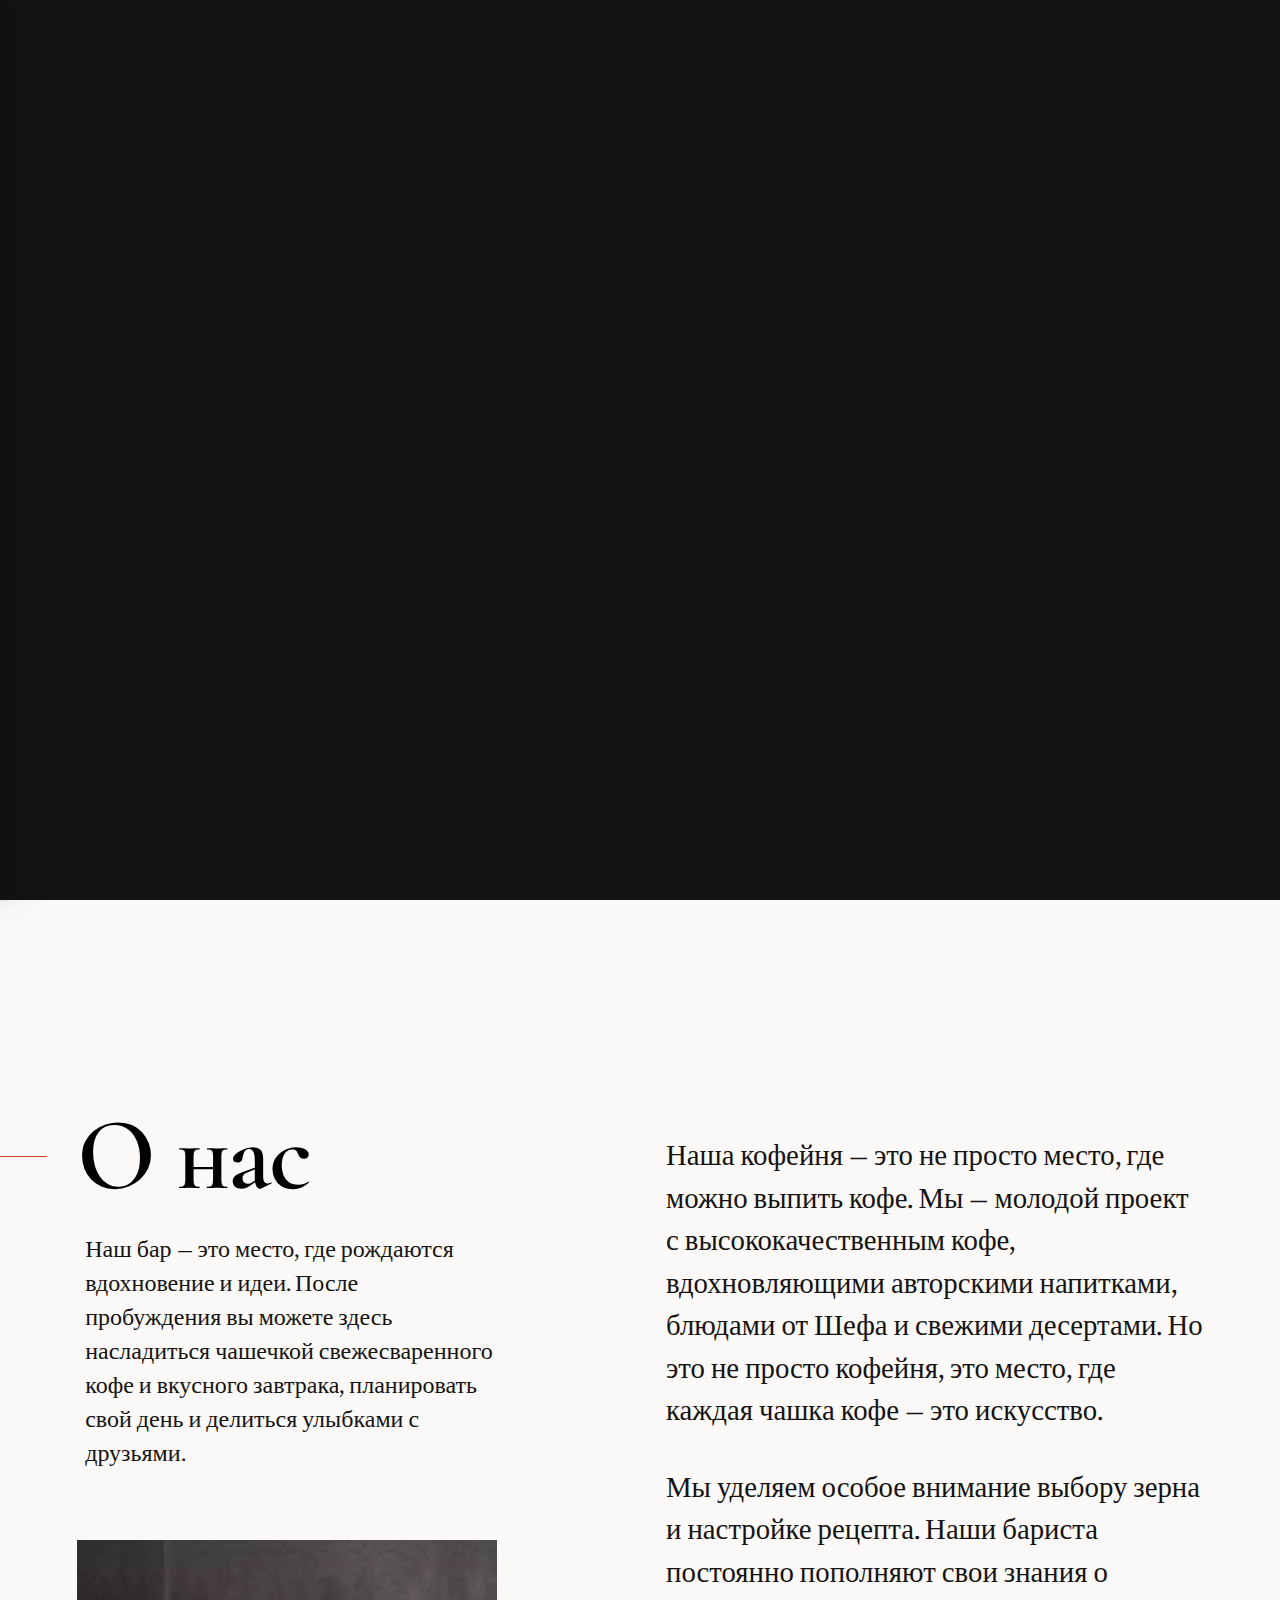
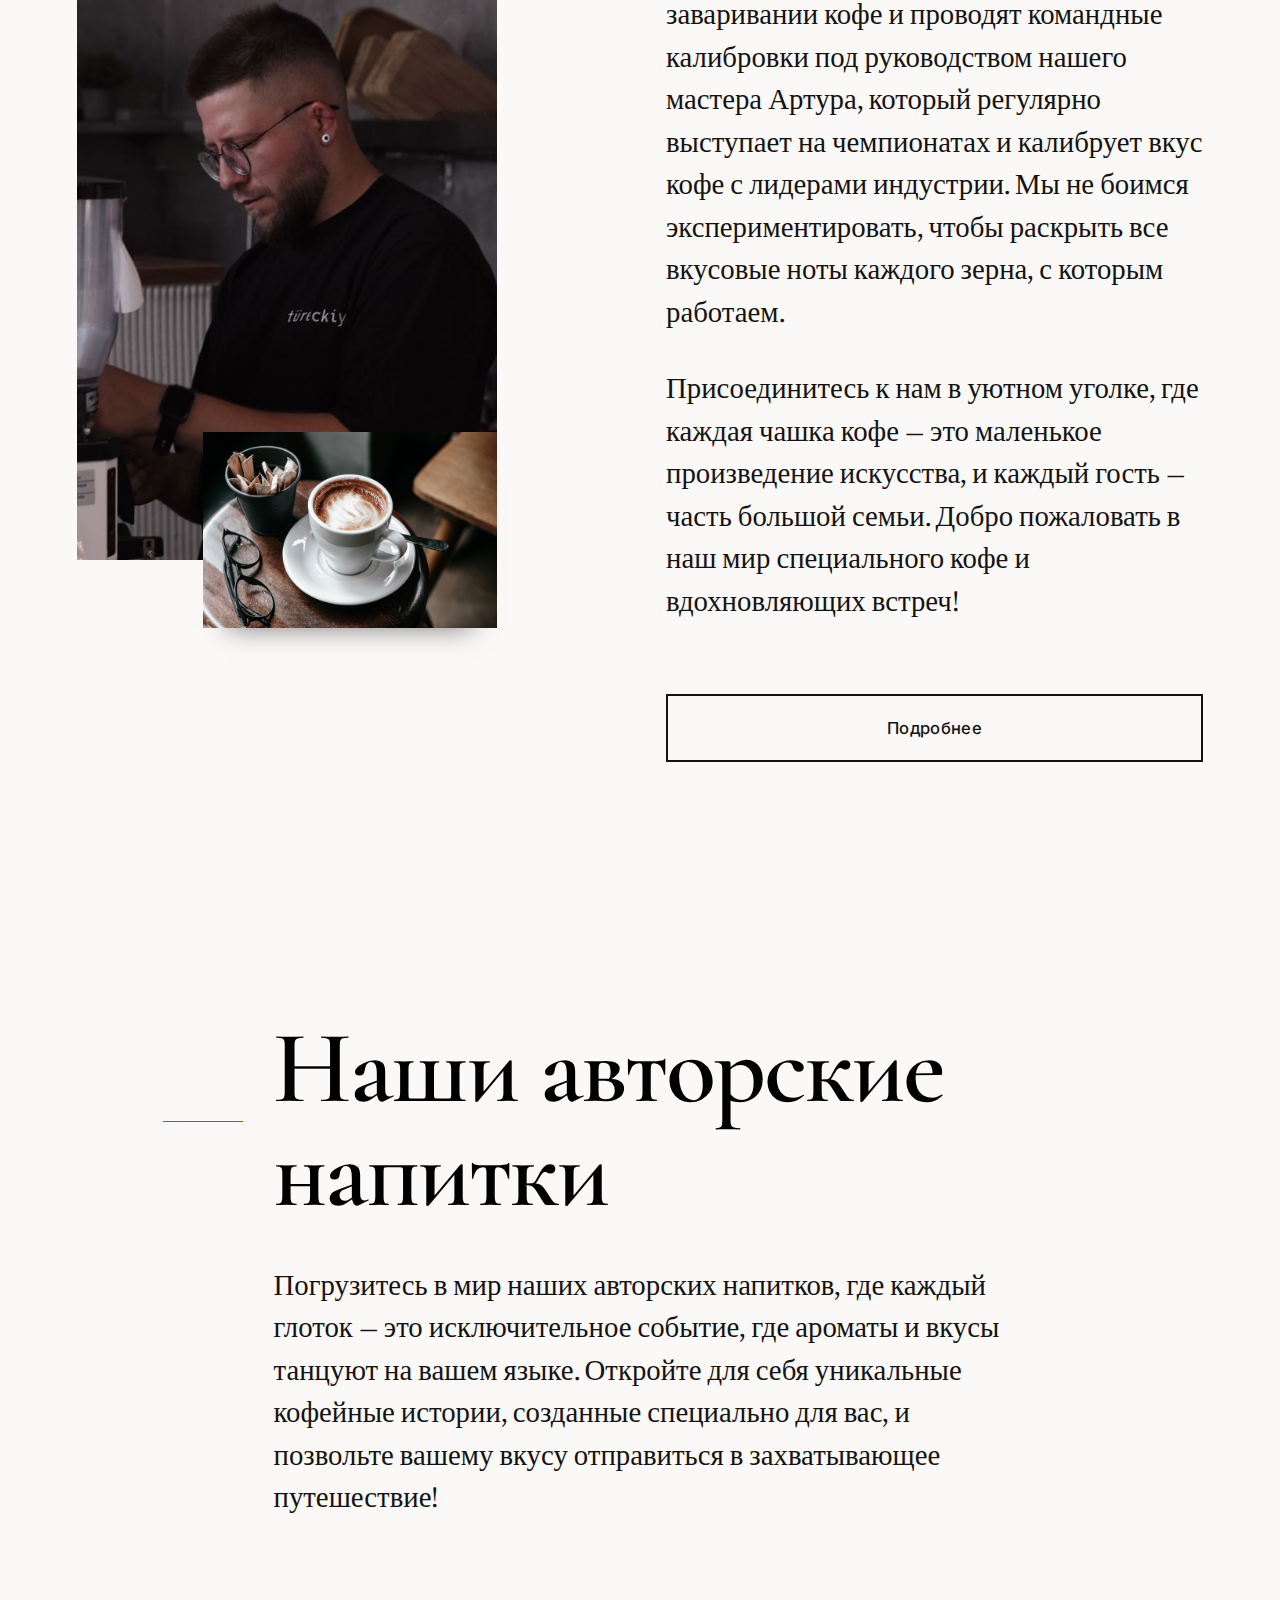
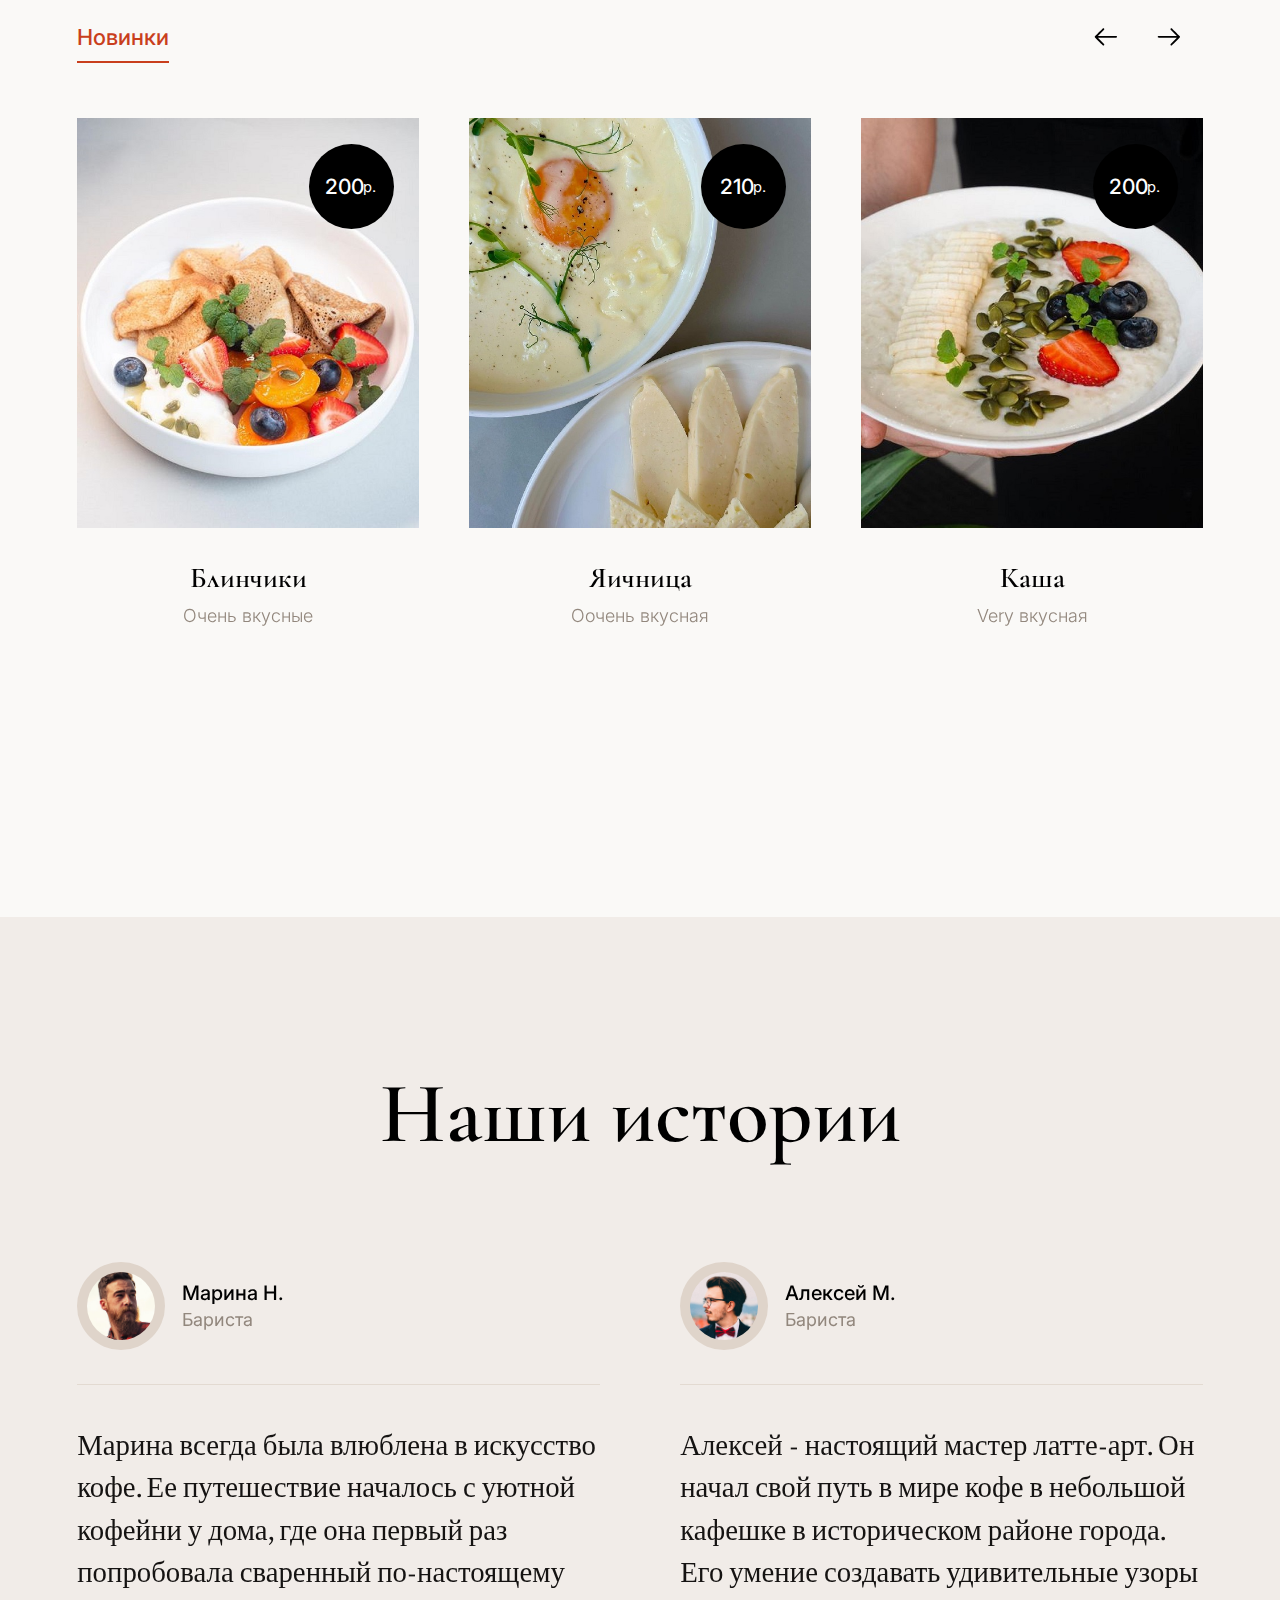
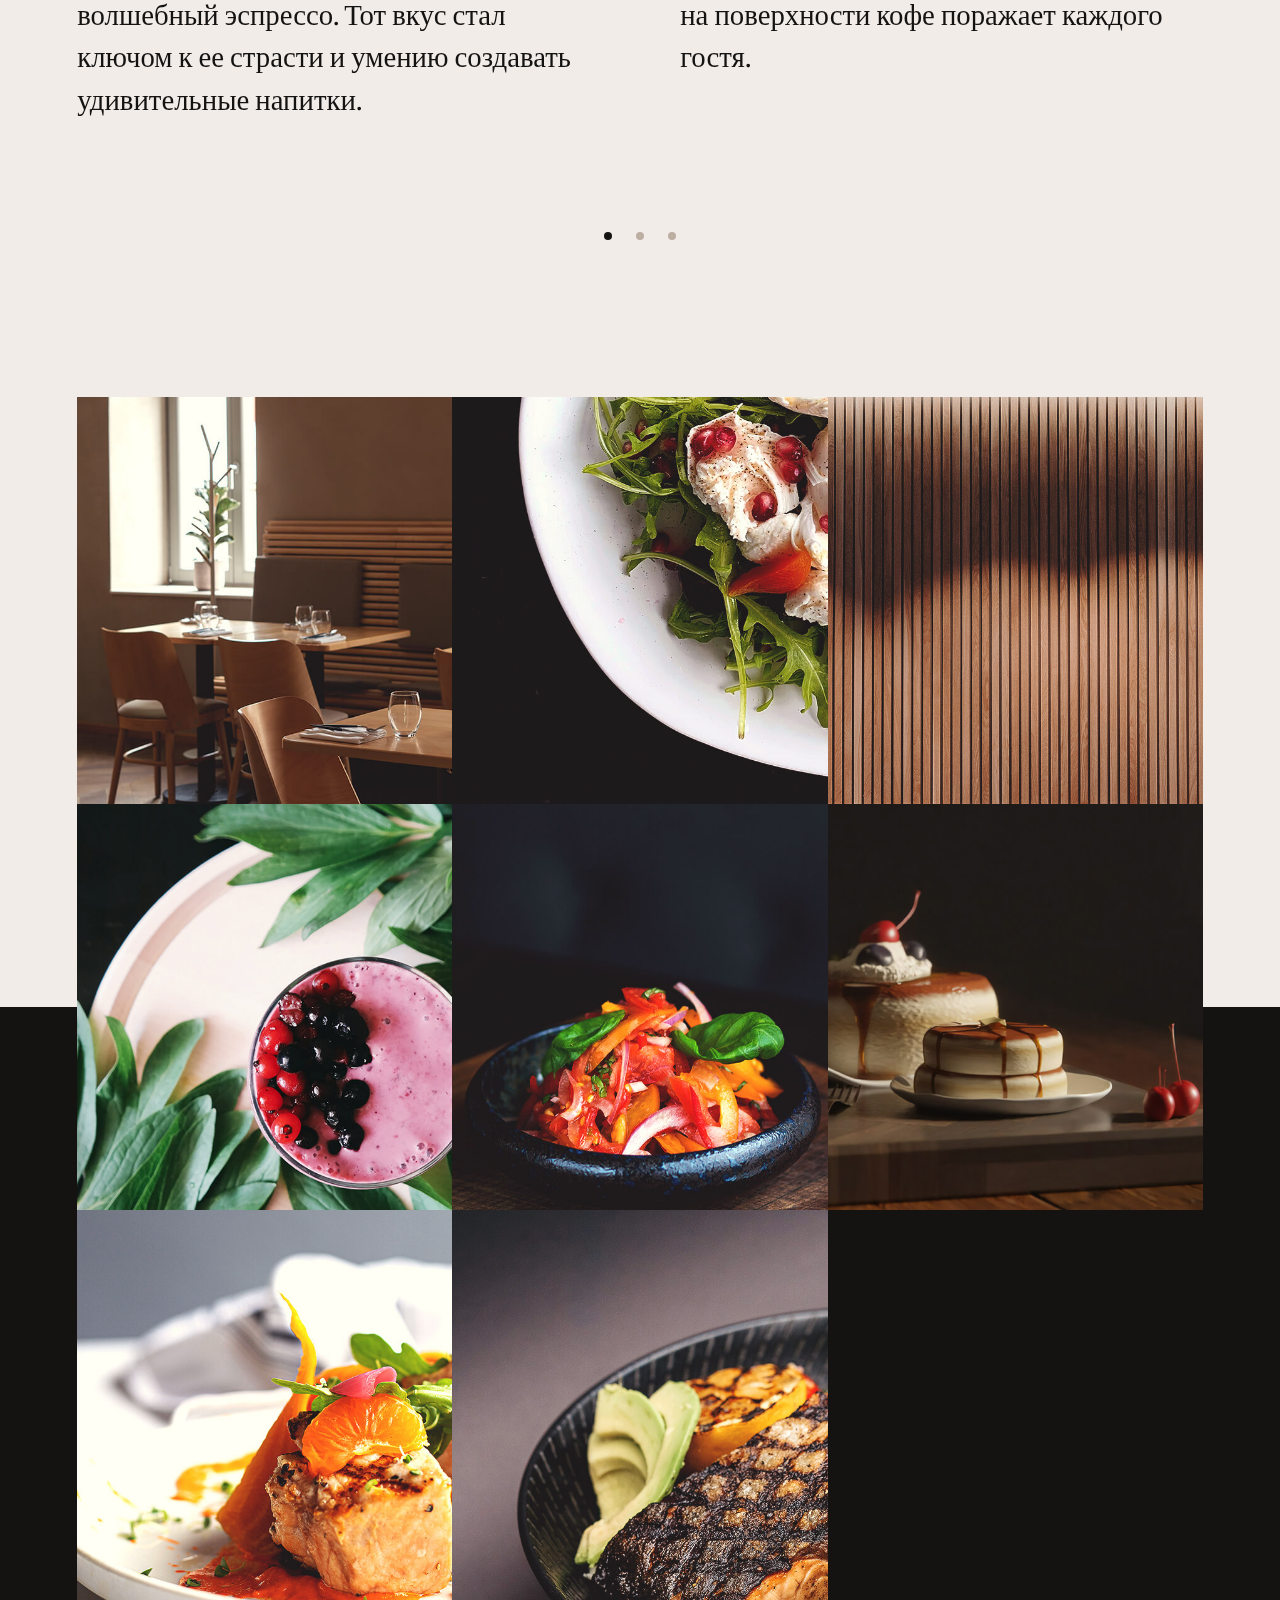
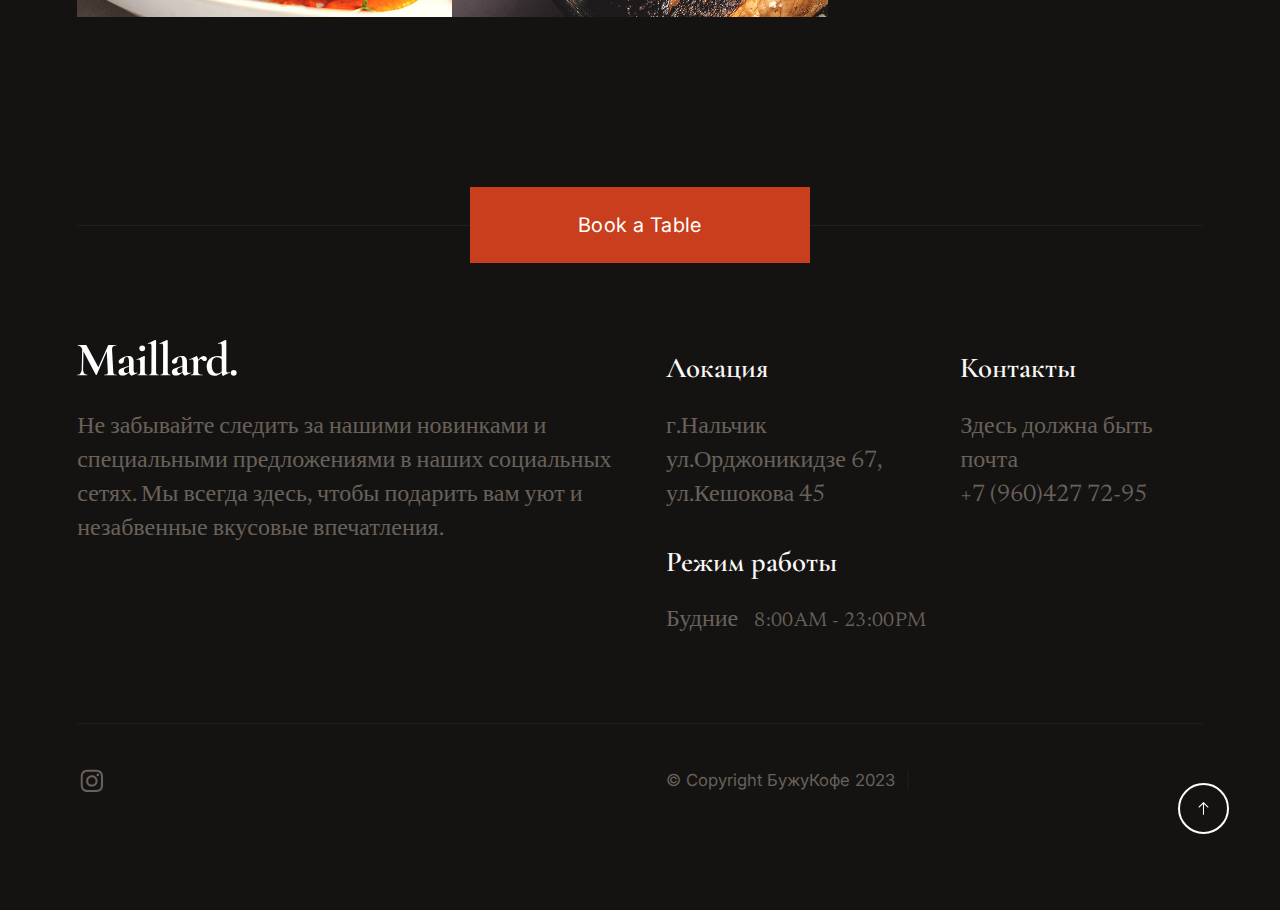
==== commit 57b70cda: "com" ====
--- a/index.html
+++ b/index.html
@@ -229,16 +229,16 @@
                             <div class="s-menublock__slide swiper-slide">    
                                 <div class="menublock-item">
                                     <div class="menublock-item__thumb">
-                                        <img src="images/menu/steak.jpg" 
-                                             srcset="images/menu/steak.jpg 1x, images/menu/steak@2x.jpg 2x" alt="">
+                                        <img src="images/menu/blini.jpg" 
+                                             srcset="images/menu/blini.jpg 1x, images/menu/blini@2x.jpg 2x" alt="">
                                     </div>
                                     <div class="menublock-item__text">
-                                        <h5>Grilled Sirloin Steak</h5>
-                                        <p>Lorem ipsum dolor, sit amet consectetur.</p>
+                                        <h5>Блинчики</h5>
+                                        <p>Очень вкусные</p>
                                     </div>
                                     <div class="menublock-item__price-wrap">
                                         <div class="menublock-item__price">
-                                            <span>руб.</span>18
+                                            200<span>р.</span>
                                         </div>
                                     </div>
                                 </div> <!-- end menublock-item -->
@@ -247,16 +247,16 @@
                             <div class="s-menublock__slide swiper-slide">    
                                 <div class="menublock-item">
                                     <div class="menublock-item__thumb">
-                                        <img src="images/menu/pasta.jpg" 
-                                             srcset="images/menu/pasta.jpg 1x, images/menu/pasta@2x.jpg 2x" alt="">
+                                        <img src="images/menu/yaiza.jpg" 
+                                             srcset="images/menu/yaiza.jpg 1x, images/menu/yaiza@2x.jpg 2x" alt="">
                                     </div>
                                     <div class="menublock-item__text">
-                                        <h5>Marinara Fettucine</h5>
-                                        <p>Lorem ipsum dolor, sit amet consectetur.</p>
+                                        <h5>Яичница</h5>
+                                        <p>Оочень вкусная</p>
                                     </div>
                                     <div class="menublock-item__price-wrap">
                                         <div class="menublock-item__price">
-                                            <span>$</span>15
+                                            210<span>р.</span>
                                         </div>
                                     </div>
                                 </div> <!-- end menublock-item -->
@@ -265,16 +265,16 @@
                             <div class="s-menublock__slide swiper-slide">    
                                 <div class="menublock-item">
                                     <div class="menublock-item__thumb">
-                                        <img src="images/menu/toast.jpg" 
-                                             srcset="images/menu/toast.jpg 1x, images/menu/toast@2x.jpg 2x" alt="">
+                                        <img src="images/menu/kasha2.jpg" 
+                                             srcset="images/menu/kasha2.jpg 1x, images/menu/kasha2@2x.jpg 2x" alt="">
                                     </div>
                                     <div class="menublock-item__text">
-                                        <h5>Egg Salad Avocado Toast</h5>
-                                        <p>Lorem ipsum dolor, sit amet consectetur.</p>
+                                        <h5>Каша</h5>
+                                        <p>Very вкусная</p>
                                     </div>
                                     <div class="menublock-item__price-wrap">
                                         <div class="menublock-item__price">
-                                            <span>$</span>10
+                                            200<span>р.</span>
                                         </div>
                                     </div>
                                 </div> <!-- end menublock-item -->
@@ -283,16 +283,16 @@
                             <div class="s-menublock__slide swiper-slide">    
                                 <div class="menublock-item">
                                     <div class="menublock-item__thumb">
-                                        <img src="images/menu/icecream.jpg" 
-                                             srcset="images/menu/icecream.jpg 1x, images/menu/icecream@2x.jpg 2x" alt="">
+                                        <img src="images/menu/kasha.jpg" 
+                                             srcset="images/menu/kasha.jpg 1x, images/menu/kasha@2x.jpg 2x" alt="">
                                     </div>
                                     <div class="menublock-item__text">
-                                        <h5>Vanilla Ice Cream</h5>
-                                        <p>Lorem ipsum dolor, sit amet consectetur.</p>
+                                        <h5>Еще одна каша</h5>
+                                        <p>фантазия закончилась</p>
                                     </div>
                                     <div class="menublock-item__price-wrap">
                                         <div class="menublock-item__price">
-                                            <span>$</span>4
+                                            500<span>р.</span>
                                         </div>
                                     </div>
                                 </div> <!-- end menublock-item -->
@@ -301,16 +301,16 @@
                             <div class="s-menublock__slide swiper-slide">    
                                 <div class="menublock-item">
                                     <div class="menublock-item__thumb">
-                                        <img src="images/menu/yogurt.jpg" 
-                                             srcset="images/menu/yogurt.jpg 1x, images/menu/yogurt@2x.jpg 2x" alt="">
+                                        <img src="images/menu/omlet.jpg" 
+                                             srcset="images/menu/omlet.jpg 1x, images/menu/omlet@2x.jpg 2x" alt="">
                                     </div>
                                     <div class="menublock-item__text">
-                                        <h5>Yogurt With Strawberries</h5>
-                                        <p>Lorem ipsum dolor, sit amet consectetur.</p>
+                                        <h5>Омлет</h5>
+                                        <p>Мммммм...</p>
                                     </div>
                                     <div class="menublock-item__price-wrap">
                                         <div class="menublock-item__price">
-                                            <span>$</span>4
+                                            230<span>р.</span>
                                         </div>
                                     </div>
                                 </div> <!-- end menublock-item -->
@@ -341,14 +341,12 @@
                                 <div class="s-testimonials__author">
                                     <img src="images/avatars/user-02.jpg" alt="Author image" class="s-testimonials__avatar">
                                     <cite class="s-testimonials__cite">
-                                        John Rockefeller
-                                        <span>Cleveland, Ohio</span>
+                                        Марина Н.
+                                        <span>Бариста</span>
                                     </cite>
                                 </div>
                                 <p>
-                                Molestiae incidunt consequatur quis ipsa autem nam sit enim magni. Voluptas tempore rem. 
-                                Explicabo a quaerat sint autem dolore ducimus ut consequatur neque. Nisi dolores quaerat fuga rem nihil nostrum.
-                                Laudantium quia consequatur molestias.
+                                    Марина всегда была влюблена в искусство кофе. Ее путешествие началось с уютной кофейни у дома, где она первый раз попробовала сваренный по-настоящему волшебный эспрессо. Тот вкус стал ключом к ее страсти и умению создавать удивительные напитки.
                                 </p>
                             </div> <!-- end s-testimonials__slide -->
             
@@ -356,14 +354,12 @@
                                 <div class="s-testimonials__author">
                                     <img src="images/avatars/user-03.jpg" alt="Author image" class="s-testimonials__avatar">
                                     <cite class="s-testimonials__cite">
-                                        Andrew Carnegie
-                                        <span>Pittsburgh, Pennsylvania</span>
+                                        Алексей М.
+                                        <span>Бариста</span>
                                     </cite>
                                 </div>
                                 <p>
-                                Excepturi nam cupiditate culpa doloremque deleniti repellat. Veniam quos repellat voluptas animi adipisci.
-                                Nisi eaque consequatur. Voluptatem dignissimos ut ducimus accusantium perspiciatis.
-                                Quasi voluptas eius distinctio. Atque eos maxime.
+                                    Алексей - настоящий мастер латте-арт. Он начал свой путь в мире кофе в небольшой кафешке в историческом районе города. Его умение создавать удивительные узоры на поверхности кофе поражает каждого гостя.
                                 </p>
                             </div> <!-- end s-testimonials__slide -->
             
@@ -371,14 +367,12 @@
                                 <div class="s-testimonials__author">
                                     <img src="images/avatars/user-01.jpg" alt="Author image" class="s-testimonials__avatar">
                                     <cite class="s-testimonials__cite">
-                                        John Morgan
-                                        <span>New York City</span>
+                                        Ольга С.
+                                        <span>Менеджер</span>
                                     </cite>
                                 </div>
                                 <p>
-                                Repellat dignissimos libero. Qui sed at corrupti expedita voluptas odit. Nihil ea quia nesciunt. Ducimus aut sed ipsam.  
-                                Autem eaque officia cum exercitationem sunt voluptatum accusamus. Quasi voluptas eius distinctio.
-                                Voluptatem dignissimos ut.
+                                    Ольга – наш эксперт по альтернативным методам заваривания. Она ушла в увлекательное путешествие в страны, где кофе является неотъемлемой частью культуры. Ее исследования и опыт делают ее великолепным бариста.
                                 </p>
                             </div> <!-- end s-testimonials__slide -->
     
@@ -386,14 +380,12 @@
                                 <div class="s-testimonials__author">
                                     <img src="images/avatars/user-06.jpg" alt="Author image" class="s-testimonials__avatar">
                                     <cite class="s-testimonials__cite">
-                                        Henry Ford
-                                        <span>Dearborn, Michigan</span>
+                                        Денис П.
+                                        <span>Управляющий</span>
                                     </cite>
                                 </div>
                                 <p>
-                                Nunc interdum lacus sit amet orci. Vestibulum dapibus nunc ac augue. Fusce vel dui. In ac felis 
-                                quis tortor malesuada pretium. Curabitur vestibulum aliquam leo. Qui sed at corrupti expedita voluptas odit. 
-                                Nihil ea quia nesciunt. Ducimus aut sed ipsam.
+                                    Денис принес в нашу команду свежий взгляд на кофейную индустрию. Он начал с небольших соревнований бариста и быстро стал лидером в мире кофейных инноваций. Его креативность и страсть к экспериментам делают нашу кофейню неповторимой.
                                 </p>
                             </div> <!-- end s-testimonials__slide -->
         
@@ -506,8 +498,7 @@
                     </div>  
 
                     <p>
-                    Lorem ipsum dolor sit amet consectetur adipisicing elit. Voluptas illum quasi facere libero, 
-                    fugiat laboriosam possimus amet consectetur adipisicing elit reprehenderit eveniet tempore quisquam ipsa id esse. Facere ratione dignissimos.
+                        Не забывайте следить за нашими новинками и специальными предложениями в наших социальных сетях. Мы всегда здесь, чтобы подарить вам уют и незабвенные вкусовые впечатления.
                     </p>               
                 </div> <!-- end s-footer__about -->
 
@@ -516,22 +507,22 @@
                         <div class="column xl-6 lg-12">
                             <h5>Локация</h5>
                             <p>
-                            456 Elm Street, Los Angeles <br>
-                            CA 90001
+                            г.Нальчик <br>
+                            ул.Орджоникидзе 67,  <br>
+                            ул.Кешокова 45 <br>
                             </p>
                         </div>
                         <div class="column xl-6 lg-12">     
-                            <h5>Contacts</h5>
+                            <h5>Контакты</h5>
                             <ul class="link-list">
-                                <li><a href="mailto:#0">contact@maillard.com</a></li>
-                                <li><a href="tel:+2135551212">(213) 555-1234</a></li>
+                                <li><a href="mailto:#0">Здесь должна быть почта</a></li>
+                                <li><a href="tel:+2135551212">+7 (960)427 72-95</a></li>
                             </ul> 
                         </div>
                         <div class="column">                   
-                            <h5>Opening Hours</h5>
+                            <h5>Режим работы</h5>
                             <ul class="opening-hours">
-                                <li><span class="opening-hours__days">Weekdays</span><span class="opening-hours__time">10:00am - 9:00pm</span></li>
-                                <li><span class="opening-hours__days">Weekends</span><span class="opening-hours__time">9:00am - 10:00pm</span></li>
+                                <li><span class="opening-hours__days">Будние</span><span class="opening-hours__time">8:00am - 23:00pm</span></li>
                             </ul> 
                         </div>
                     </div>                    
@@ -545,26 +536,8 @@
                     <ul class="s-footer__social social-list">
                         <li>
                             <a href="#0">
-                                <svg xmlns="http://www.w3.org/2000/svg" width="24" height="24" viewBox="0 0 24 24" style="fill:rgba(0, 0, 0, 1);transform:;-ms-filter:"><path d="M20,3H4C3.447,3,3,3.448,3,4v16c0,0.552,0.447,1,1,1h8.615v-6.96h-2.338v-2.725h2.338v-2c0-2.325,1.42-3.592,3.5-3.592 c0.699-0.002,1.399,0.034,2.095,0.107v2.42h-1.435c-1.128,0-1.348,0.538-1.348,1.325v1.735h2.697l-0.35,2.725h-2.348V21H20 c0.553,0,1-0.448,1-1V4C21,3.448,20.553,3,20,3z"></path></svg>
-                                <span class="u-screen-reader-text">Facebook</span>
-                            </a>
-                        </li>
-                        <li>
-                            <a href="#0">
-                                <svg xmlns="http://www.w3.org/2000/svg" width="24" height="24" viewBox="0 0 24 24" style="fill:rgba(0, 0, 0, 1);transform:;-ms-filter:"><path d="M19.633,7.997c0.013,0.175,0.013,0.349,0.013,0.523c0,5.325-4.053,11.461-11.46,11.461c-2.282,0-4.402-0.661-6.186-1.809 c0.324,0.037,0.636,0.05,0.973,0.05c1.883,0,3.616-0.636,5.001-1.721c-1.771-0.037-3.255-1.197-3.767-2.793 c0.249,0.037,0.499,0.062,0.761,0.062c0.361,0,0.724-0.05,1.061-0.137c-1.847-0.374-3.23-1.995-3.23-3.953v-0.05 c0.537,0.299,1.16,0.486,1.82,0.511C3.534,9.419,2.823,8.184,2.823,6.787c0-0.748,0.199-1.434,0.548-2.032 c1.983,2.443,4.964,4.04,8.306,4.215c-0.062-0.3-0.1-0.611-0.1-0.923c0-2.22,1.796-4.028,4.028-4.028 c1.16,0,2.207,0.486,2.943,1.272c0.91-0.175,1.782-0.512,2.556-0.973c-0.299,0.935-0.936,1.721-1.771,2.22 c0.811-0.088,1.597-0.312,2.319-0.624C21.104,6.712,20.419,7.423,19.633,7.997z"></path></svg>
-                                <span class="u-screen-reader-text">Twitter</span>
-                            </a>
-                        </li>
-                        <li>
-                            <a href="#0">
                                 <svg xmlns="http://www.w3.org/2000/svg" width="24" height="24" viewBox="0 0 24 24" style="fill:rgba(0, 0, 0, 1);transform:;-ms-filter:"><path d="M11.999,7.377c-2.554,0-4.623,2.07-4.623,4.623c0,2.554,2.069,4.624,4.623,4.624c2.552,0,4.623-2.07,4.623-4.624 C16.622,9.447,14.551,7.377,11.999,7.377L11.999,7.377z M11.999,15.004c-1.659,0-3.004-1.345-3.004-3.003 c0-1.659,1.345-3.003,3.004-3.003s3.002,1.344,3.002,3.003C15.001,13.659,13.658,15.004,11.999,15.004L11.999,15.004z"></path><circle cx="16.806" cy="7.207" r="1.078"></circle><path d="M20.533,6.111c-0.469-1.209-1.424-2.165-2.633-2.632c-0.699-0.263-1.438-0.404-2.186-0.42 c-0.963-0.042-1.268-0.054-3.71-0.054s-2.755,0-3.71,0.054C7.548,3.074,6.809,3.215,6.11,3.479C4.9,3.946,3.945,4.902,3.477,6.111 c-0.263,0.7-0.404,1.438-0.419,2.186c-0.043,0.962-0.056,1.267-0.056,3.71c0,2.442,0,2.753,0.056,3.71 c0.015,0.748,0.156,1.486,0.419,2.187c0.469,1.208,1.424,2.164,2.634,2.632c0.696,0.272,1.435,0.426,2.185,0.45 c0.963,0.042,1.268,0.055,3.71,0.055s2.755,0,3.71-0.055c0.747-0.015,1.486-0.157,2.186-0.419c1.209-0.469,2.164-1.424,2.633-2.633 c0.263-0.7,0.404-1.438,0.419-2.186c0.043-0.962,0.056-1.267,0.056-3.71s0-2.753-0.056-3.71C20.941,7.57,20.801,6.819,20.533,6.111z M19.315,15.643c-0.007,0.576-0.111,1.147-0.311,1.688c-0.305,0.787-0.926,1.409-1.712,1.711c-0.535,0.199-1.099,0.303-1.67,0.311 c-0.95,0.044-1.218,0.055-3.654,0.055c-2.438,0-2.687,0-3.655-0.055c-0.569-0.007-1.135-0.112-1.669-0.311 c-0.789-0.301-1.414-0.923-1.719-1.711c-0.196-0.534-0.302-1.099-0.311-1.669c-0.043-0.95-0.053-1.218-0.053-3.654 c0-2.437,0-2.686,0.053-3.655c0.007-0.576,0.111-1.146,0.311-1.687c0.305-0.789,0.93-1.41,1.719-1.712 c0.534-0.198,1.1-0.303,1.669-0.311c0.951-0.043,1.218-0.055,3.655-0.055c2.437,0,2.687,0,3.654,0.055 c0.571,0.007,1.135,0.112,1.67,0.311c0.786,0.303,1.407,0.925,1.712,1.712c0.196,0.534,0.302,1.099,0.311,1.669 c0.043,0.951,0.054,1.218,0.054,3.655c0,2.436,0,2.698-0.043,3.654H19.315z"></path></svg>
                                 <span class="u-screen-reader-text">Instagram</span>
-                            </a>
-                        </li>
-                        <li>
-                            <a href="#0">
-                                <svg xmlns="http://www.w3.org/2000/svg" width="24" height="24" viewBox="0 0 24 24" style="fill: rgba(0, 0, 0, 1);transform: ;msFilter:;"><path d="M8.31 10.28a2.5 2.5 0 1 0 2.5 2.49 2.5 2.5 0 0 0-2.5-2.49zm0 3.8a1.31 1.31 0 1 1 0-2.61 1.31 1.31 0 1 1 0 2.61zm7.38-3.8a2.5 2.5 0 1 0 2.5 2.49 2.5 2.5 0 0 0-2.5-2.49zM17 12.77a1.31 1.31 0 1 1-1.31-1.3 1.31 1.31 0 0 1 1.31 1.3z"></path><path d="M12 2a10 10 0 1 0 10 10A10 10 0 0 0 12 2zm7.38 10.77a3.69 3.69 0 0 1-6.2 2.71L12 16.77l-1.18-1.29a3.69 3.69 0 1 1-5-5.44l-1.2-1.3H7.3a8.33 8.33 0 0 1 9.41 0h2.67l-1.2 1.31a3.71 3.71 0 0 1 1.2 2.72z"></path><path d="M14.77 9.05a7.19 7.19 0 0 0-5.54 0A4.06 4.06 0 0 1 12 12.7a4.08 4.08 0 0 1 2.77-3.65z"></path></svg>
-                                <span class="u-screen-reader-text">Tripadvisor</span>
                             </a>
                         </li>
                     </ul> 
@@ -572,8 +545,8 @@
 
                 <div class="column xl-6 lg-12">
                     <p class="ss-copyright">
-                        <span>© Copyright Maillard 2023</span> 
-                        <span>Design by <a href="https://styleshout.com/">StyleShout</a></span>
+                        <span>© Copyright БужуКофе 2023</span> 
+                        <span> <a href="https://styleshoutcom/">Design template StyleShout</a></span>
                     </p>
                 </div>
 
@@ -583,7 +556,7 @@
                 <a class="smoothscroll" title="Back to Top" href="#top">                 
                     <svg clip-rule="evenodd" fill-rule="evenodd" stroke-linejoin="round" stroke-miterlimit="2" viewBox="0 0 24 24" xmlns="http://www.w3.org/2000/svg"><path d="m14.523 18.787s4.501-4.505 6.255-6.26c.146-.146.219-.338.219-.53s-.073-.383-.219-.53c-1.753-1.754-6.255-6.258-6.255-6.258-.144-.145-.334-.217-.524-.217-.193 0-.385.074-.532.221-.293.292-.295.766-.004 1.056l4.978 4.978h-14.692c-.414 0-.75.336-.75.75s.336.75.75.75h14.692l-4.979 4.979c-.289.289-.286.762.006 1.054.148.148.341.222.533.222.19 0 .378-.072.522-.215z" fill-rule="nonzero"/></svg>
                 </a>                                
-                <span>Back To Top</span>   
+                <span>Back to top</span>   
             </div> <!-- end ss-go-top -->
             
         </footer> <!-- end s-footer -->
--- a/css/styles.css
+++ b/css/styles.css
@@ -4404,7 +4404,7 @@
 }
 
 .s-footer a {
-    color: var(--color-gray-10);
+    color: #161514;
 }
 
 .s-footer a:focus,
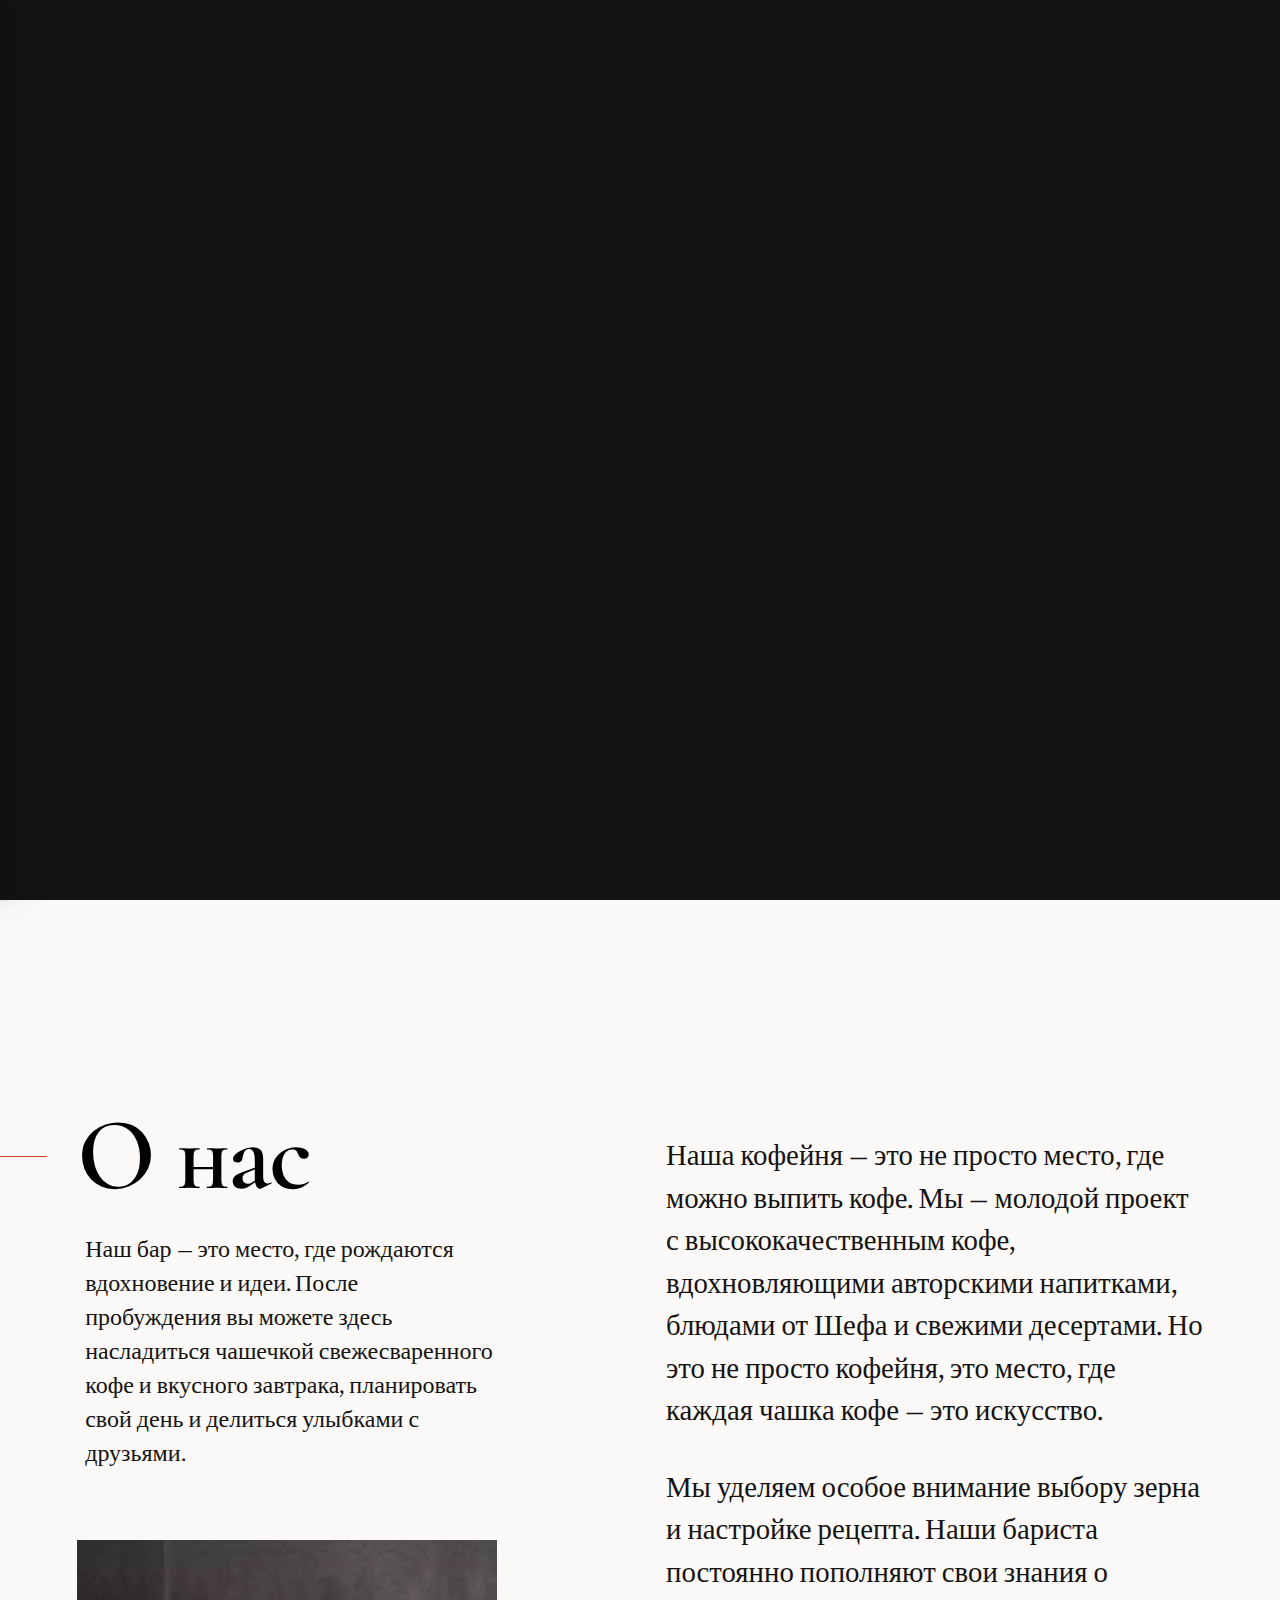
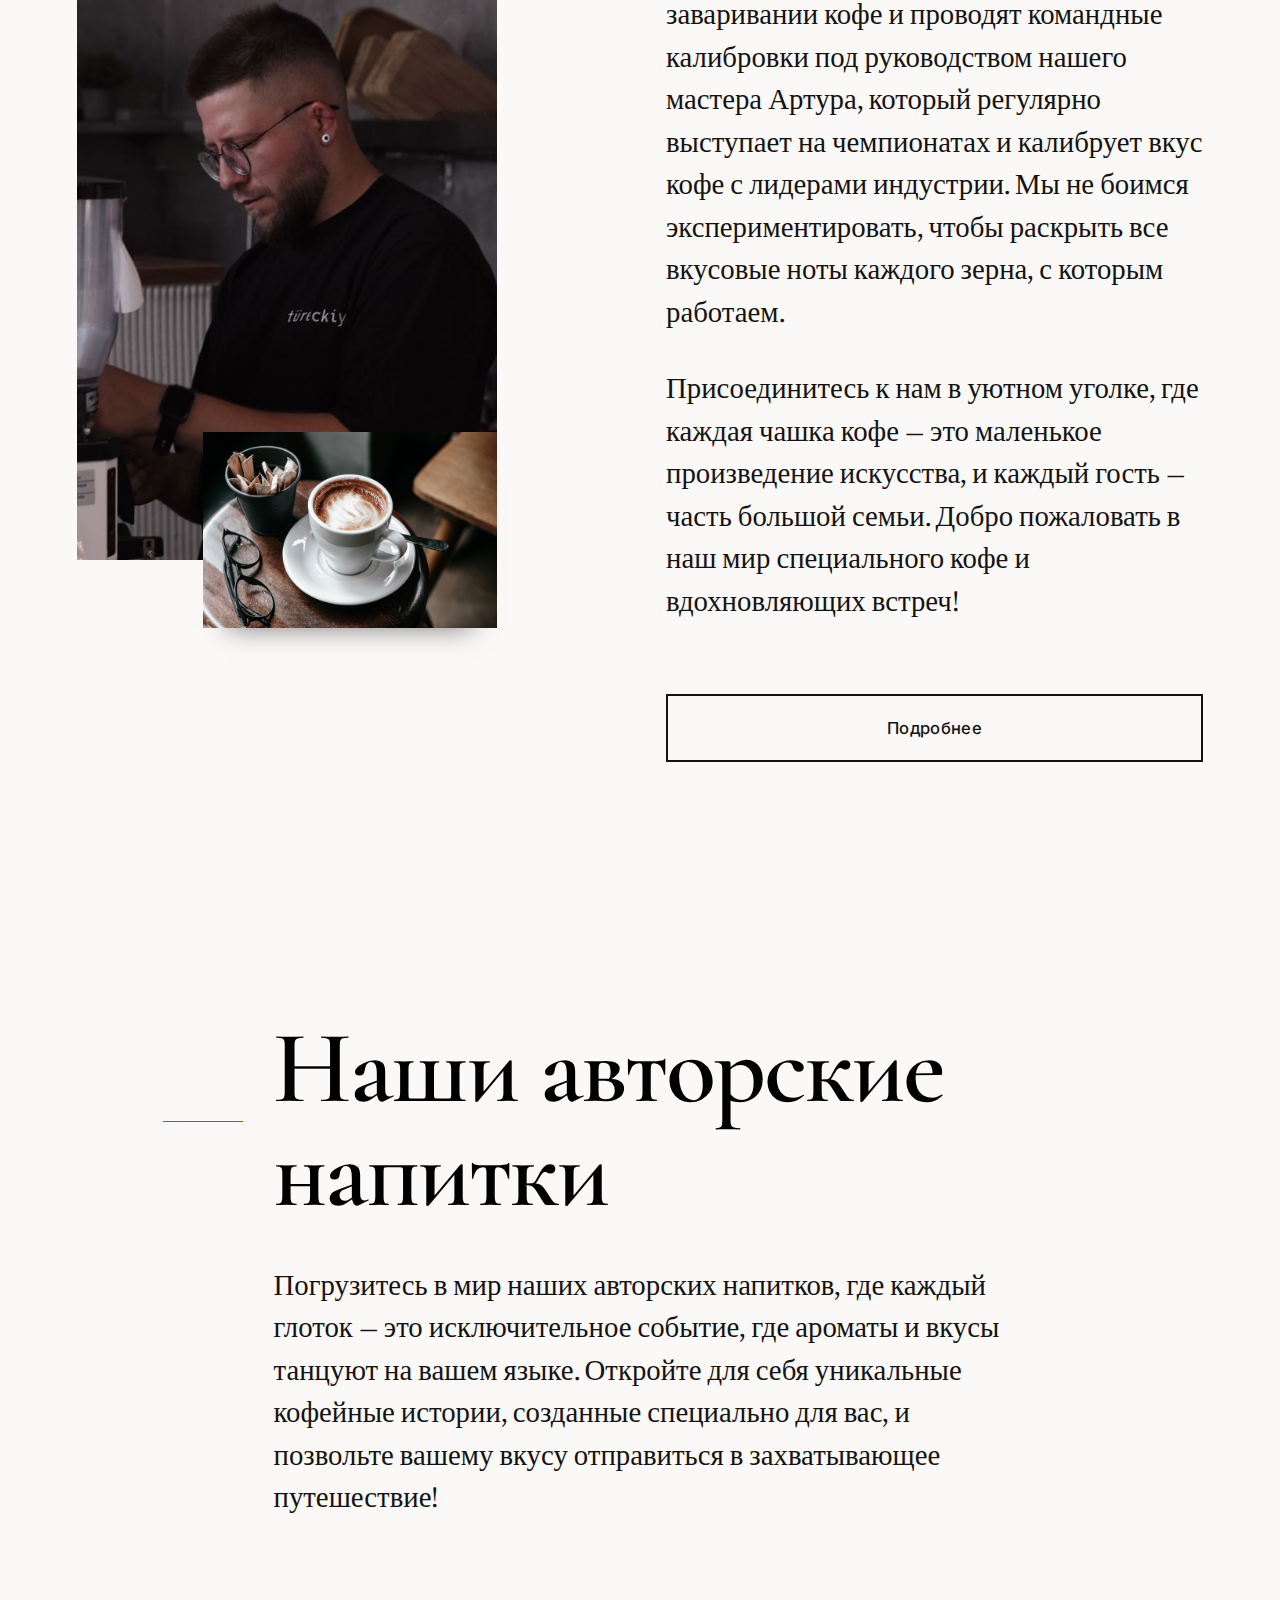
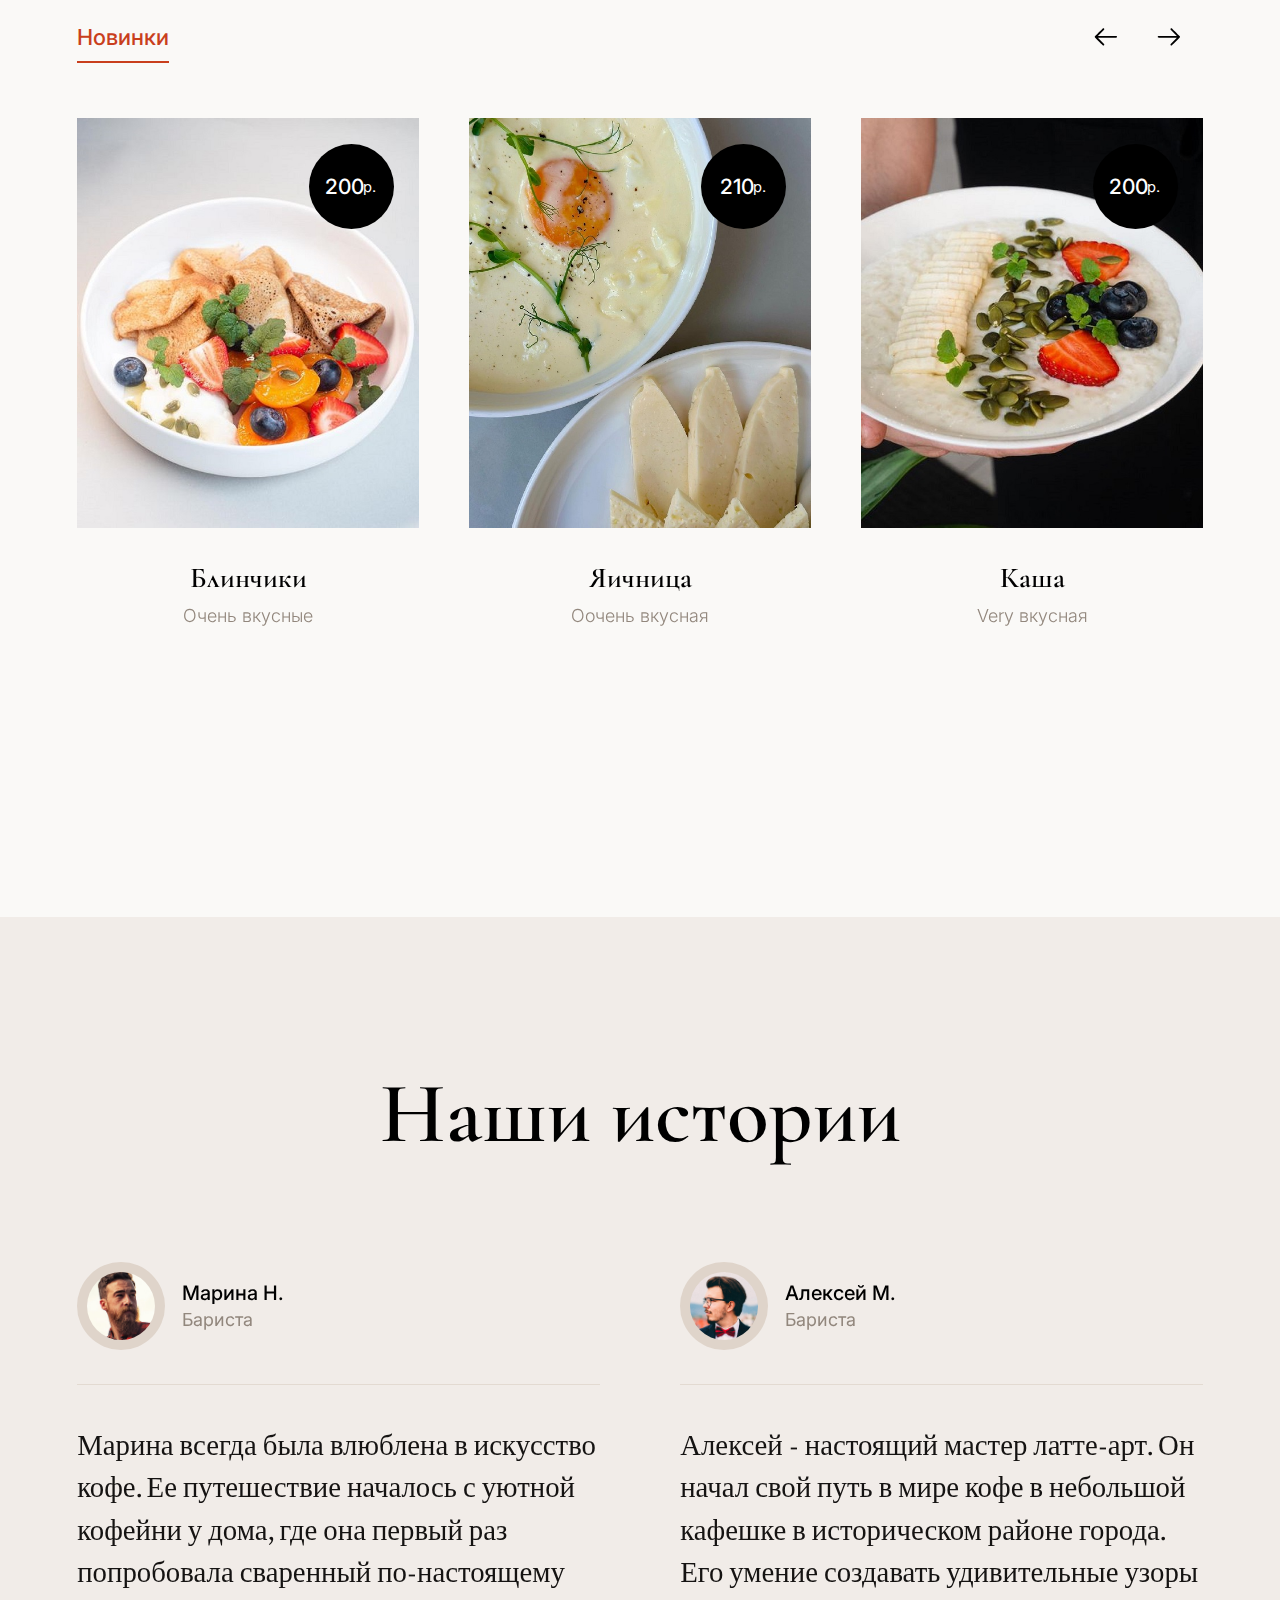
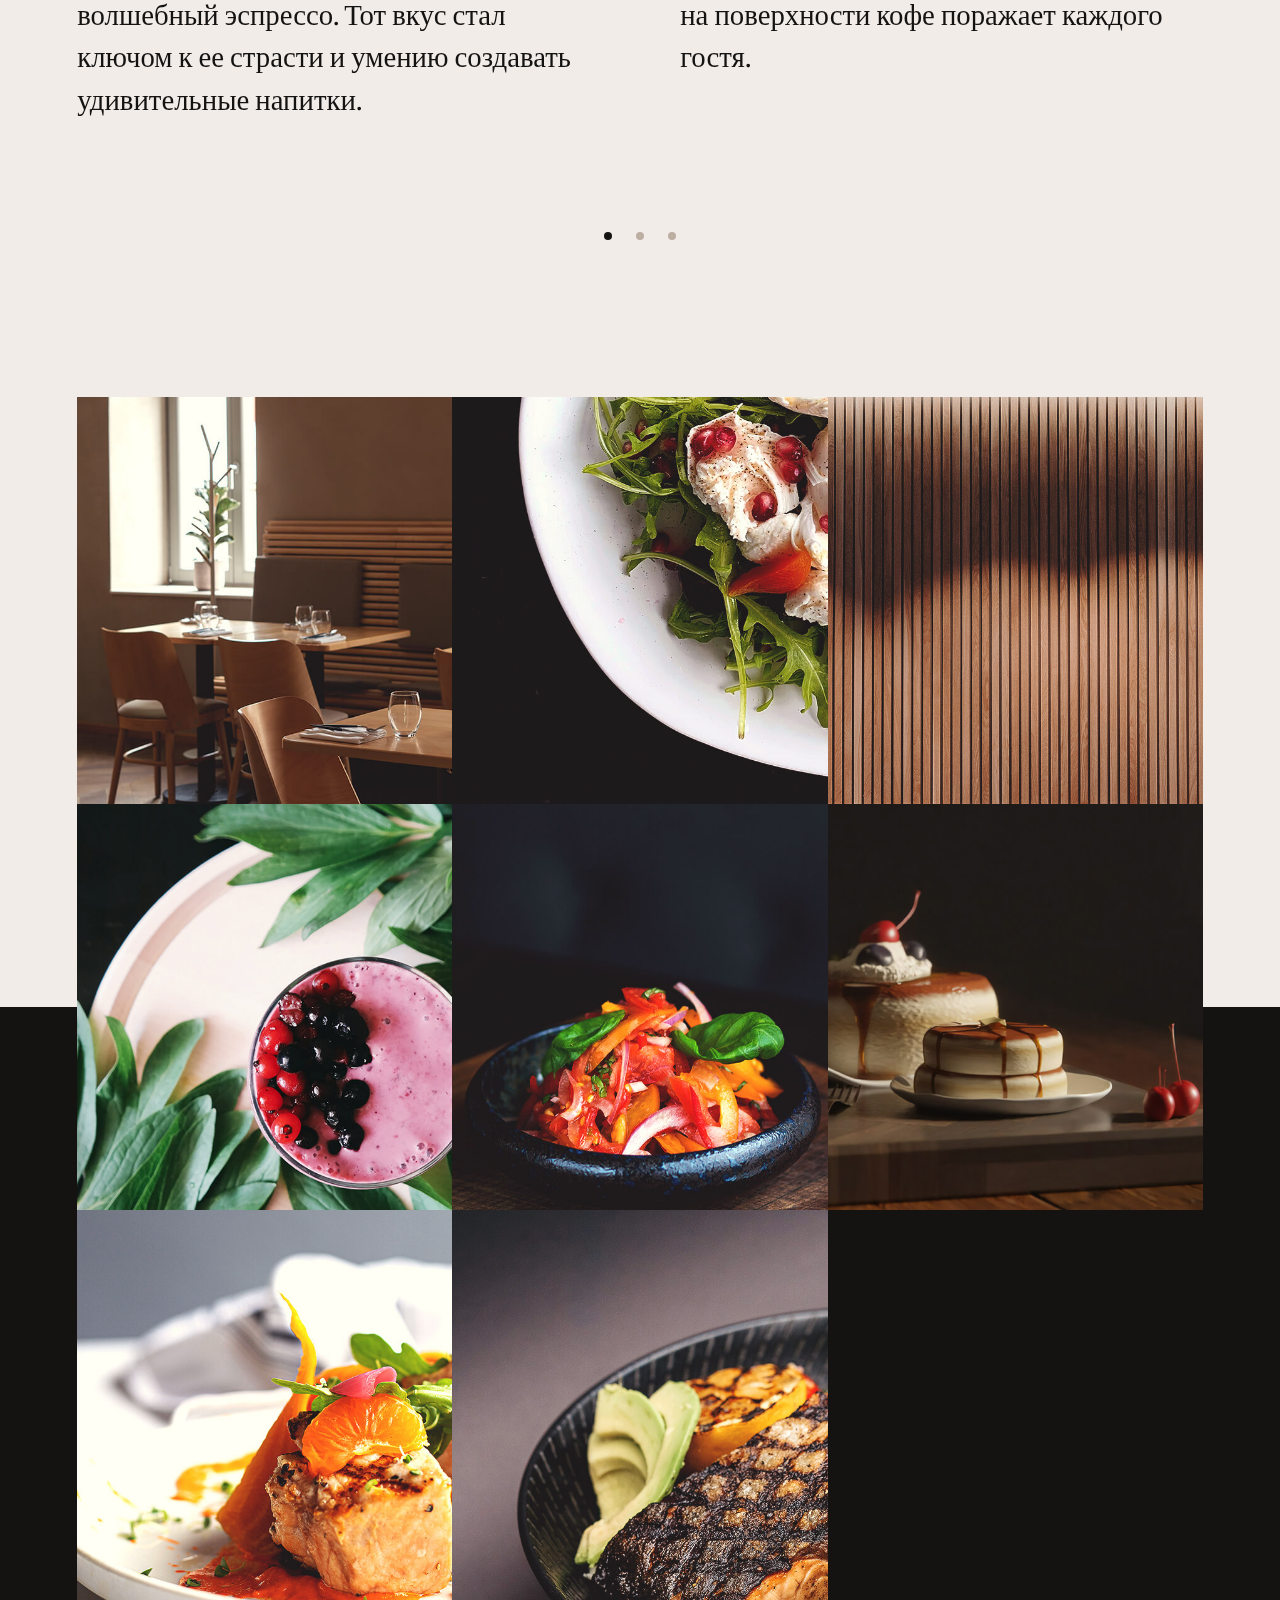
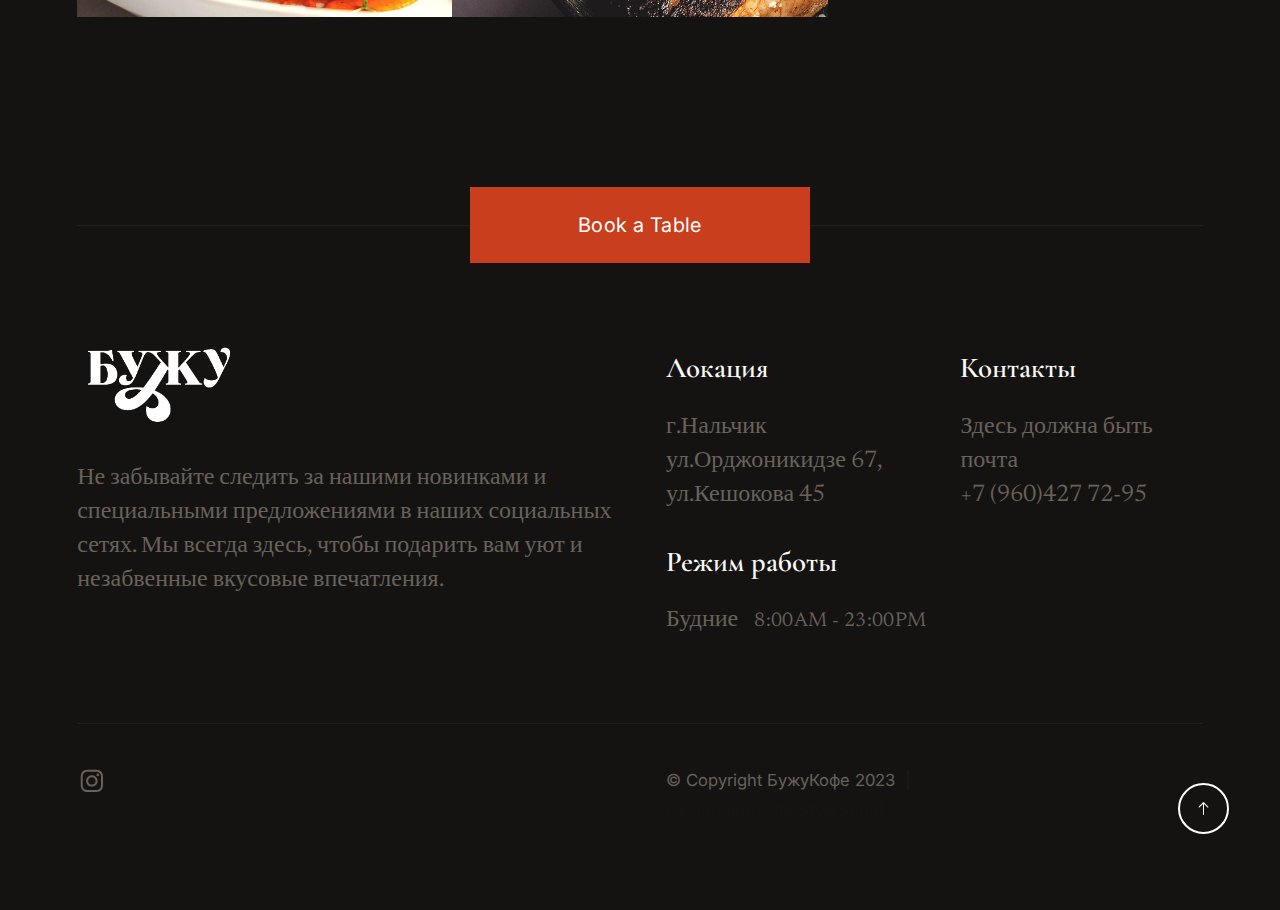
==== commit 334844f0: "com" ====
--- a/index.html
+++ b/index.html
@@ -63,7 +63,7 @@
                 <a class="s-header__menu-toggle" href="#0"><span>Browse</span></a>
 
                 <div class="s-header__cta">
-                    <a href="reservations.html" class="btn btn--primary s-header__cta-btn">Book a Table</a>                        
+                    <a href="tel:+79604277295" class="btn btn--primary s-header__cta-btn">Связаться с нами</a>                        
                 </div>
 
             </div> <!-- end s-header__block -->
@@ -90,7 +90,7 @@
                     <h6>Наш номер</h6>
 
                     <div class="s-header__booking">
-                        <div class="s-header__booking-no"><a href="tel:+213123456">+7(960)427-72-95</a></div>
+                        <div class="s-header__booking-no"><a href="tel:+79604277295">+7(960)427-72-95</a></div>
                     </div>
 
                     <ul class="s-header__nav-social social-list">
@@ -516,7 +516,7 @@
                             <h5>Контакты</h5>
                             <ul class="link-list">
                                 <li><a href="mailto:#0">Здесь должна быть почта</a></li>
-                                <li><a href="tel:+2135551212">+7 (960)427 72-95</a></li>
+                                <li><a href="tel:+79604277295">+7 (960)427 72-95</a></li>
                             </ul> 
                         </div>
                         <div class="column">                   
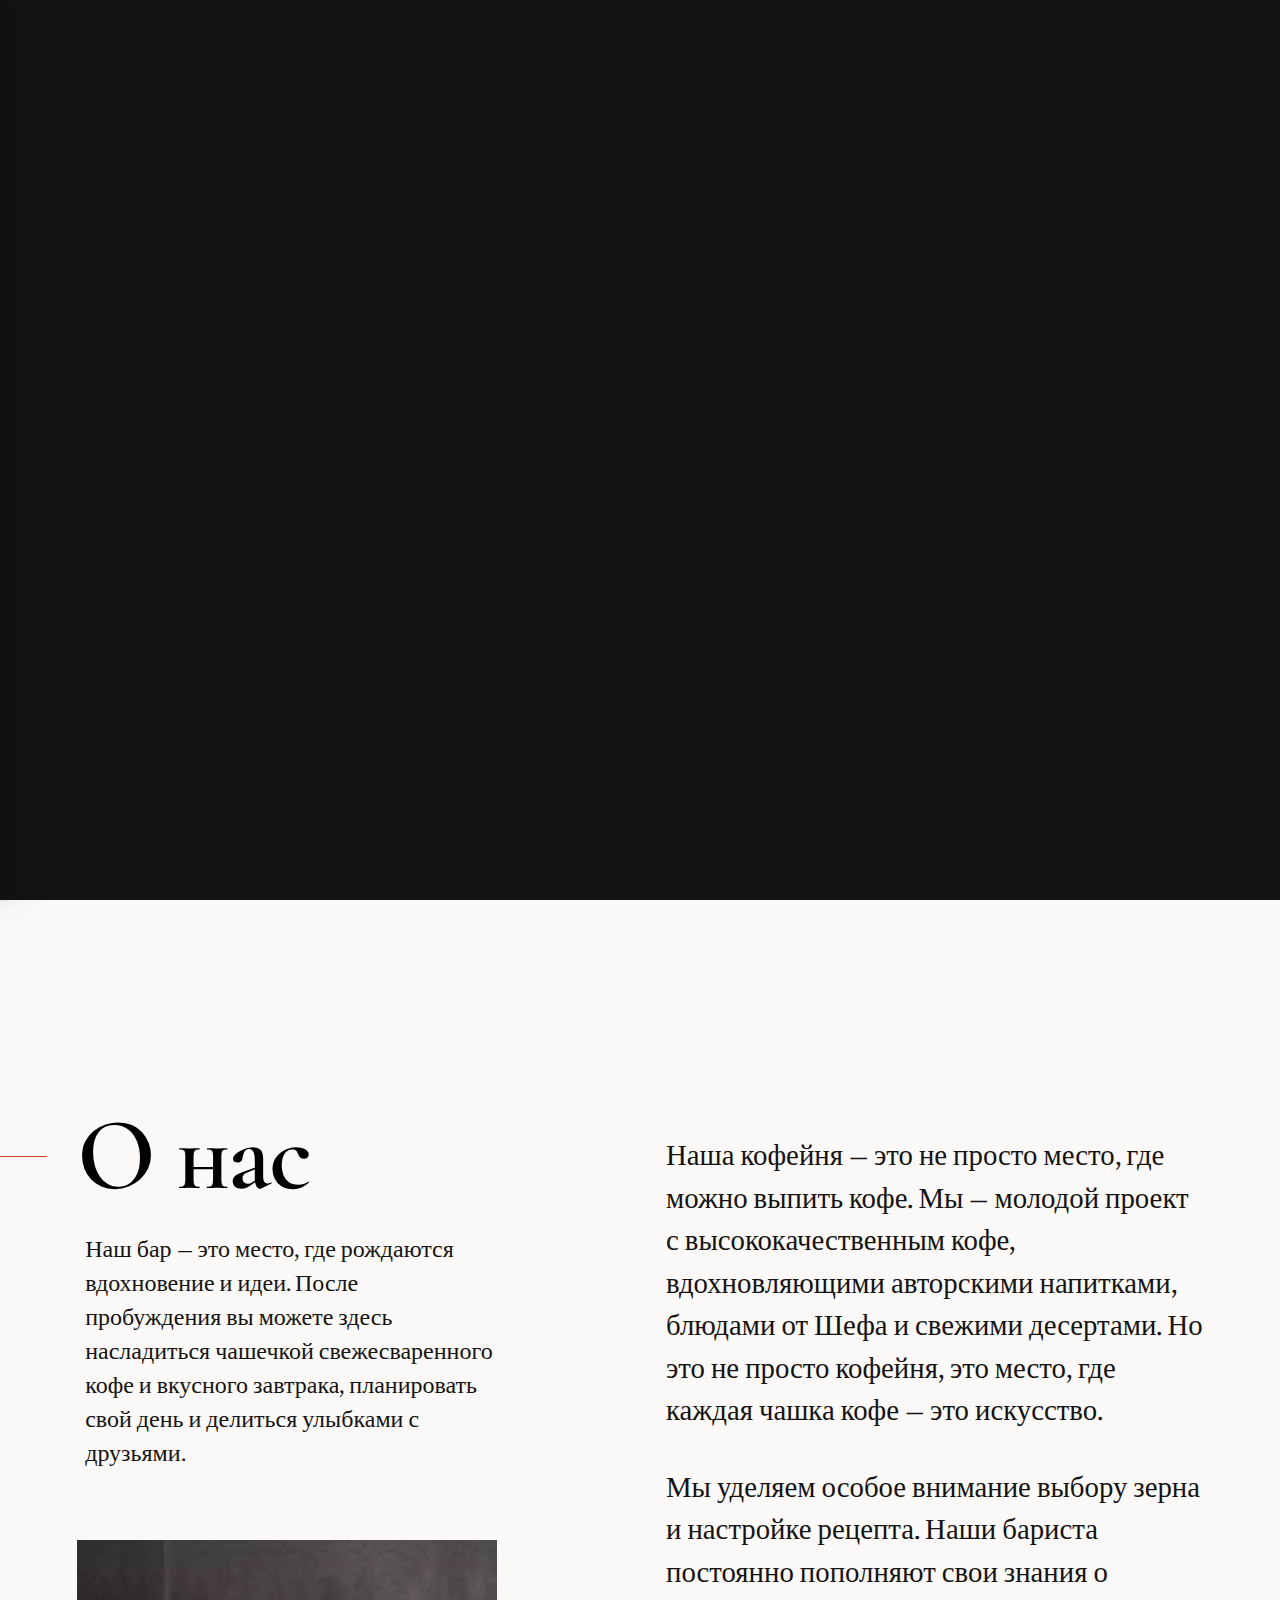
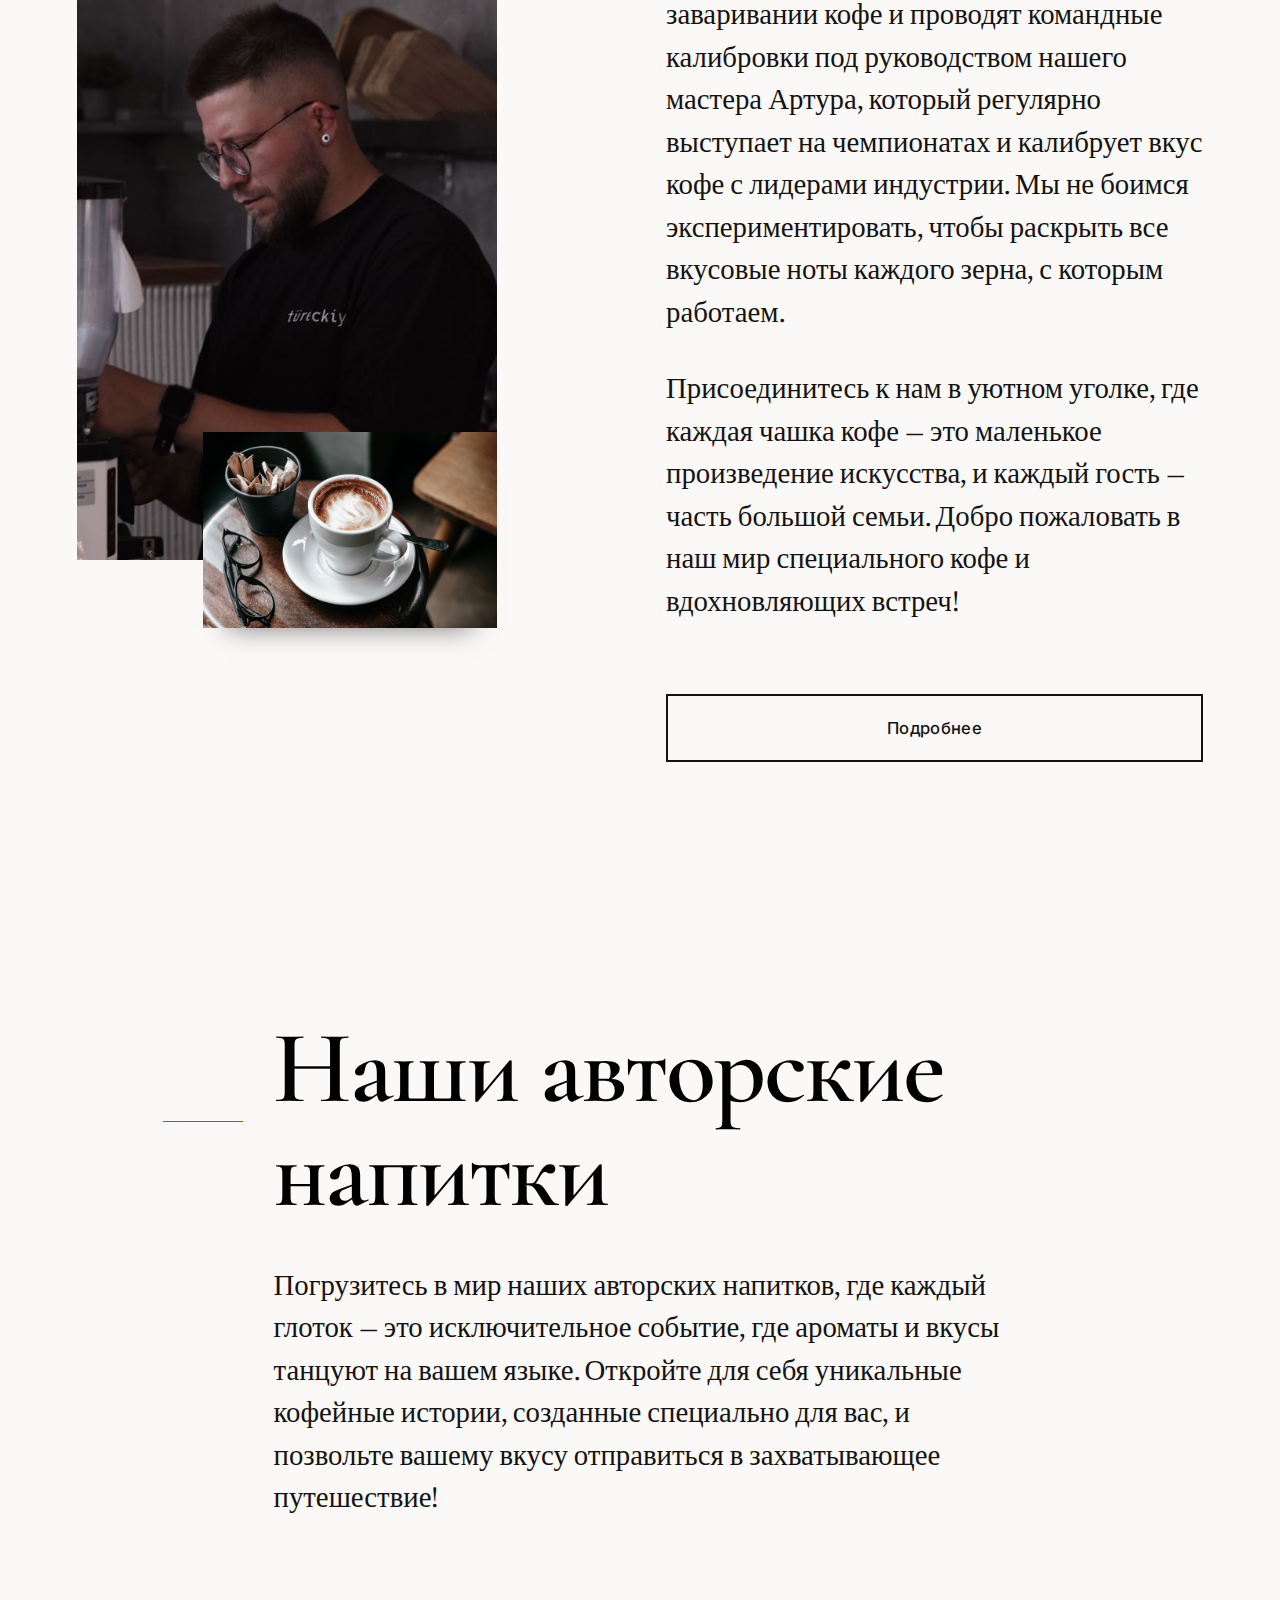
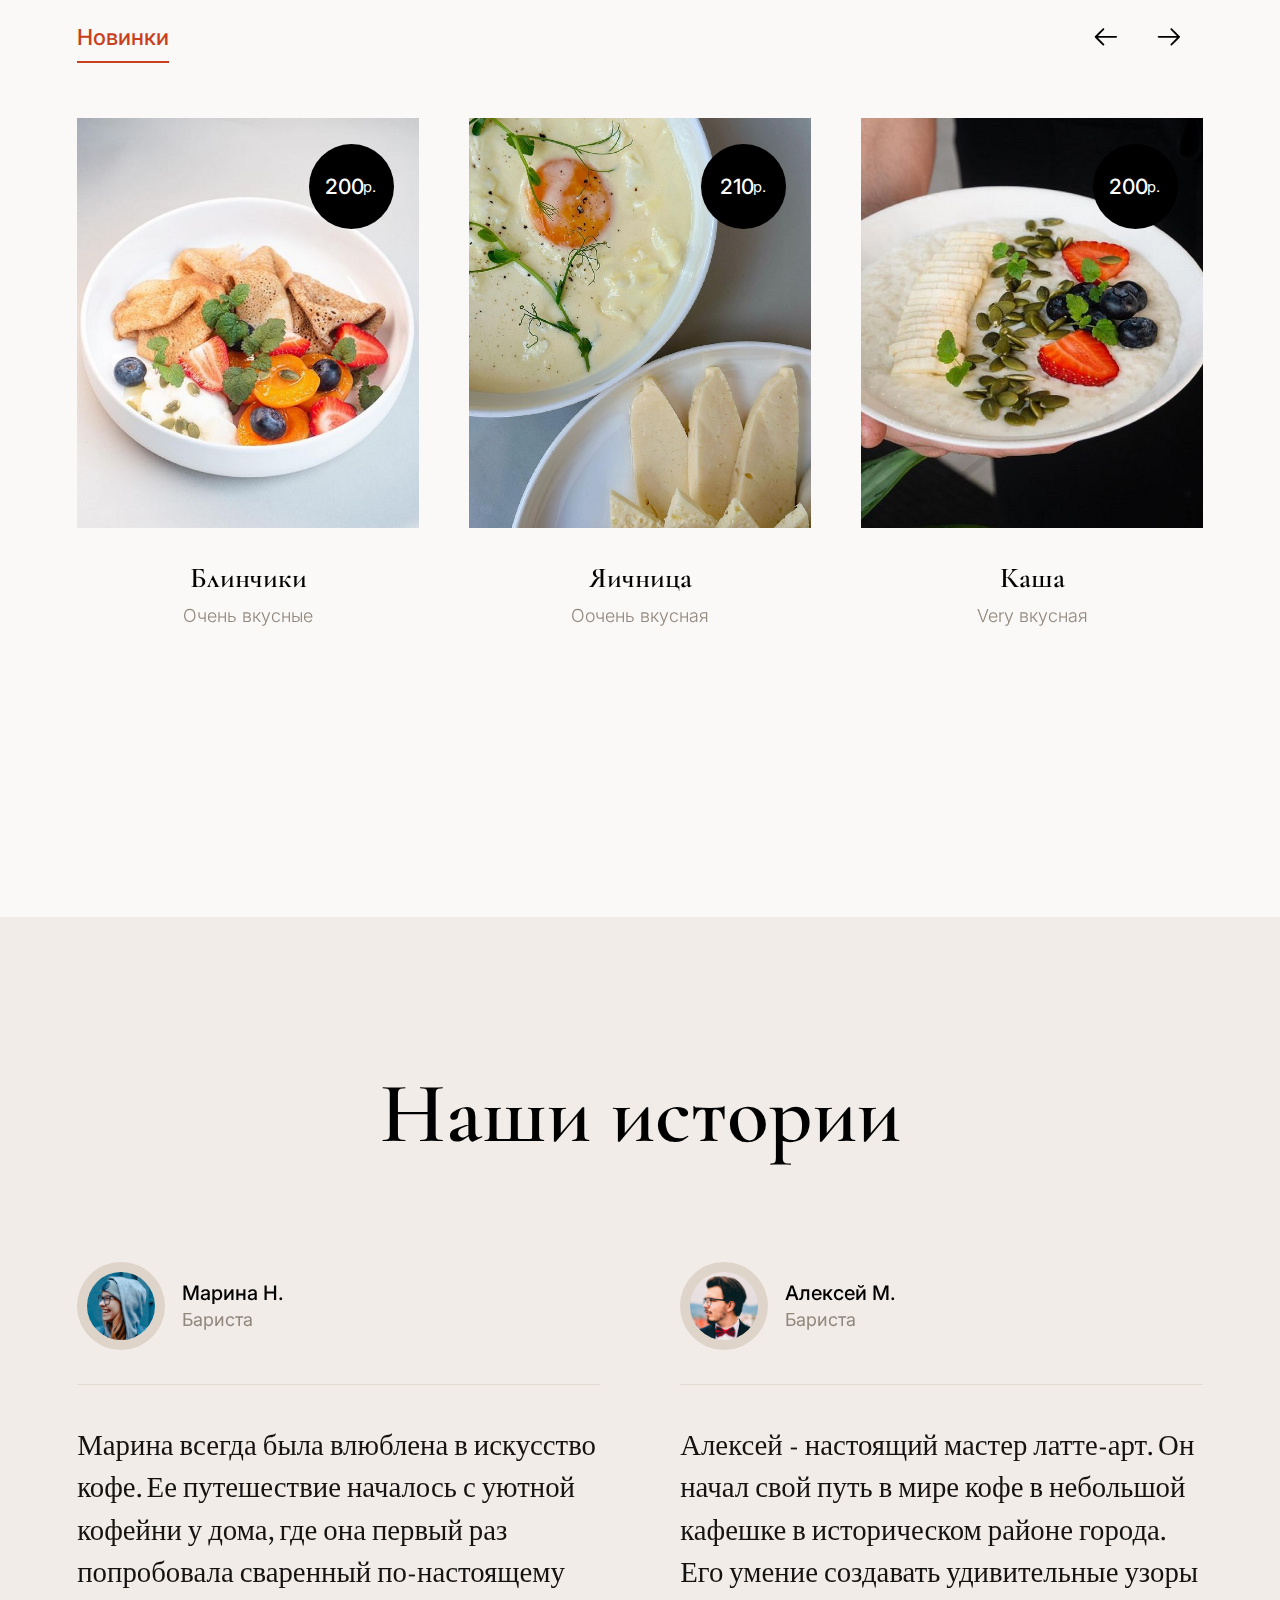
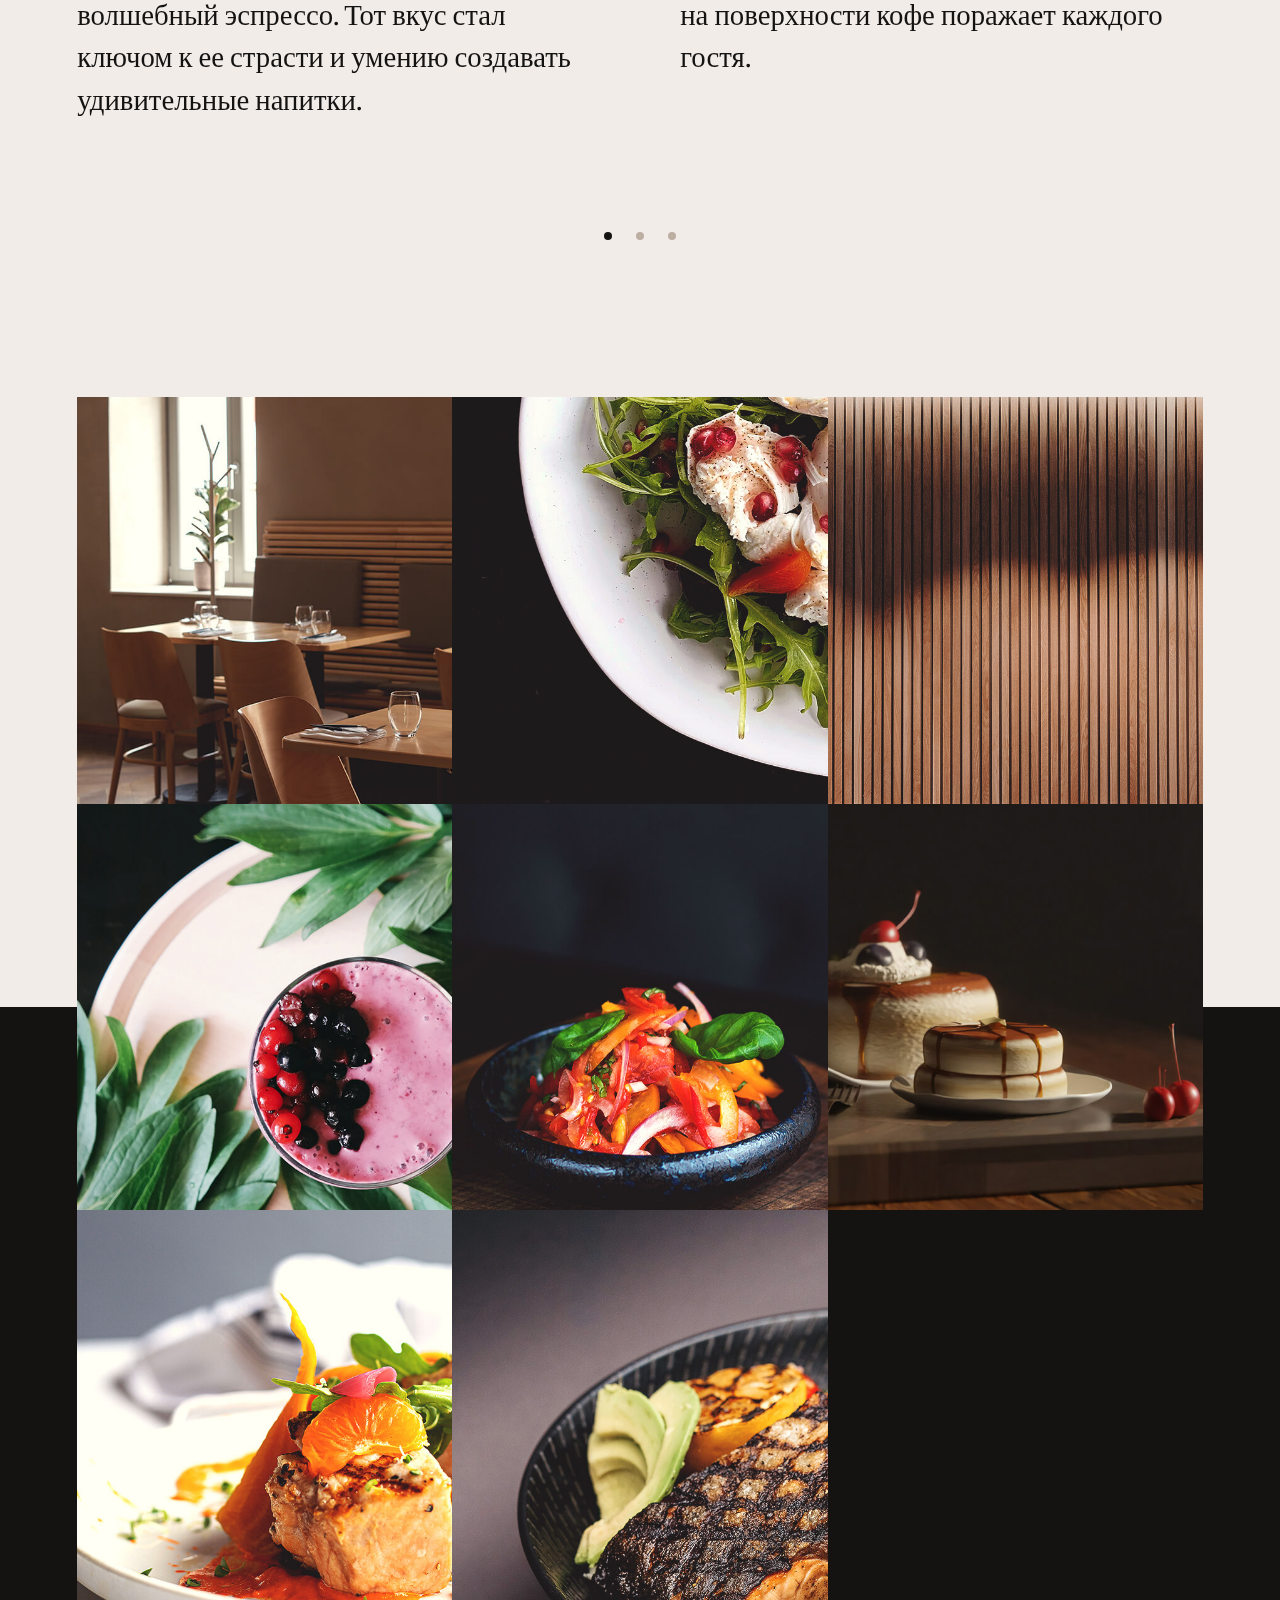
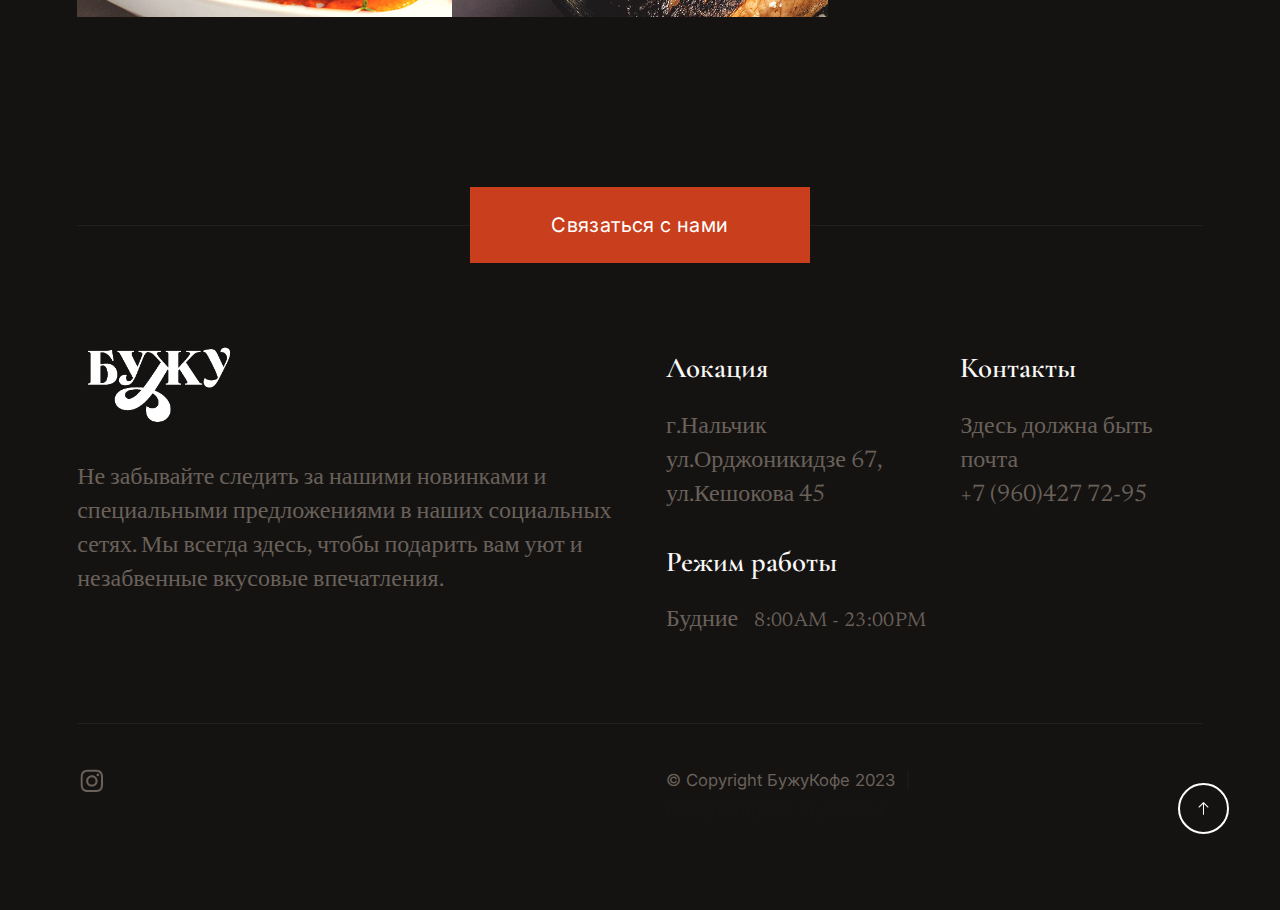
==== commit 62177f6c: "Final commit" ====
--- a/index.html
+++ b/index.html
@@ -82,7 +82,6 @@
                     <li class="current"><a href="index.html">Главная</a></li>
                     <li><a href="menu.html">Меню</a></li>
                     <li><a href="about.html">О нас</a></li>
-                    <li><a href="reservations.html">Reservations</a></li>
                 </ul> <!-- s-header__nav-links -->    
 
                 <div class="s-header__nav-bottom">
@@ -339,7 +338,7 @@
 
                             <div class="s-testimonials__slide swiper-slide">
                                 <div class="s-testimonials__author">
-                                    <img src="images/avatars/user-02.jpg" alt="Author image" class="s-testimonials__avatar">
+                                    <img src="images/avatars/user-08.jpg" alt="Author image" class="s-testimonials__avatar">
                                     <cite class="s-testimonials__cite">
                                         Марина Н.
                                         <span>Бариста</span>
@@ -484,7 +483,7 @@
             
             <div class="row s-footer__top row-x-center">
                 <div class="column xl-4 lg-6 tab-8 mob-12">
-                    <a href="reservations.html" class="btn btn--primary btn--large u-fullwidth">Book a Table</a>
+                    <a href="tel:+79604277295" class="btn btn--primary btn--large u-fullwidth">Связаться с нами</a>
                 </div>
             </div>
 
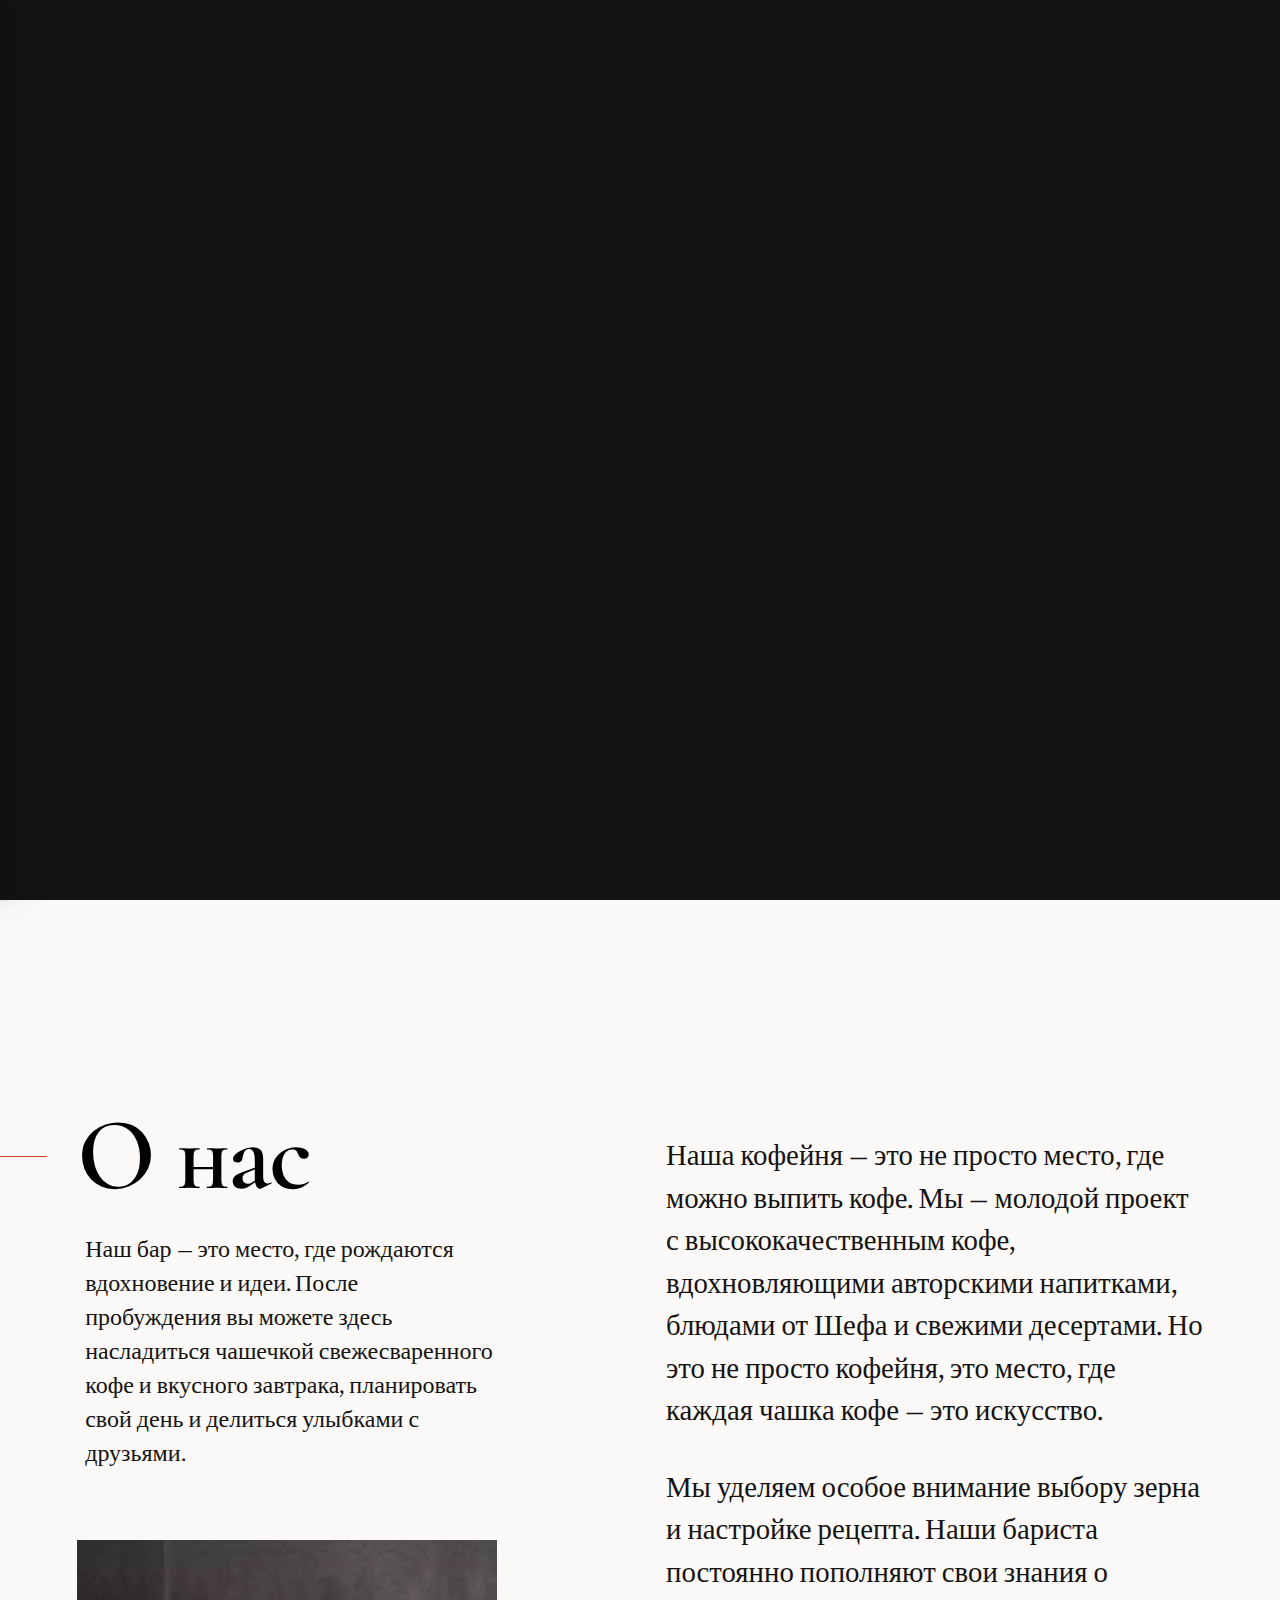
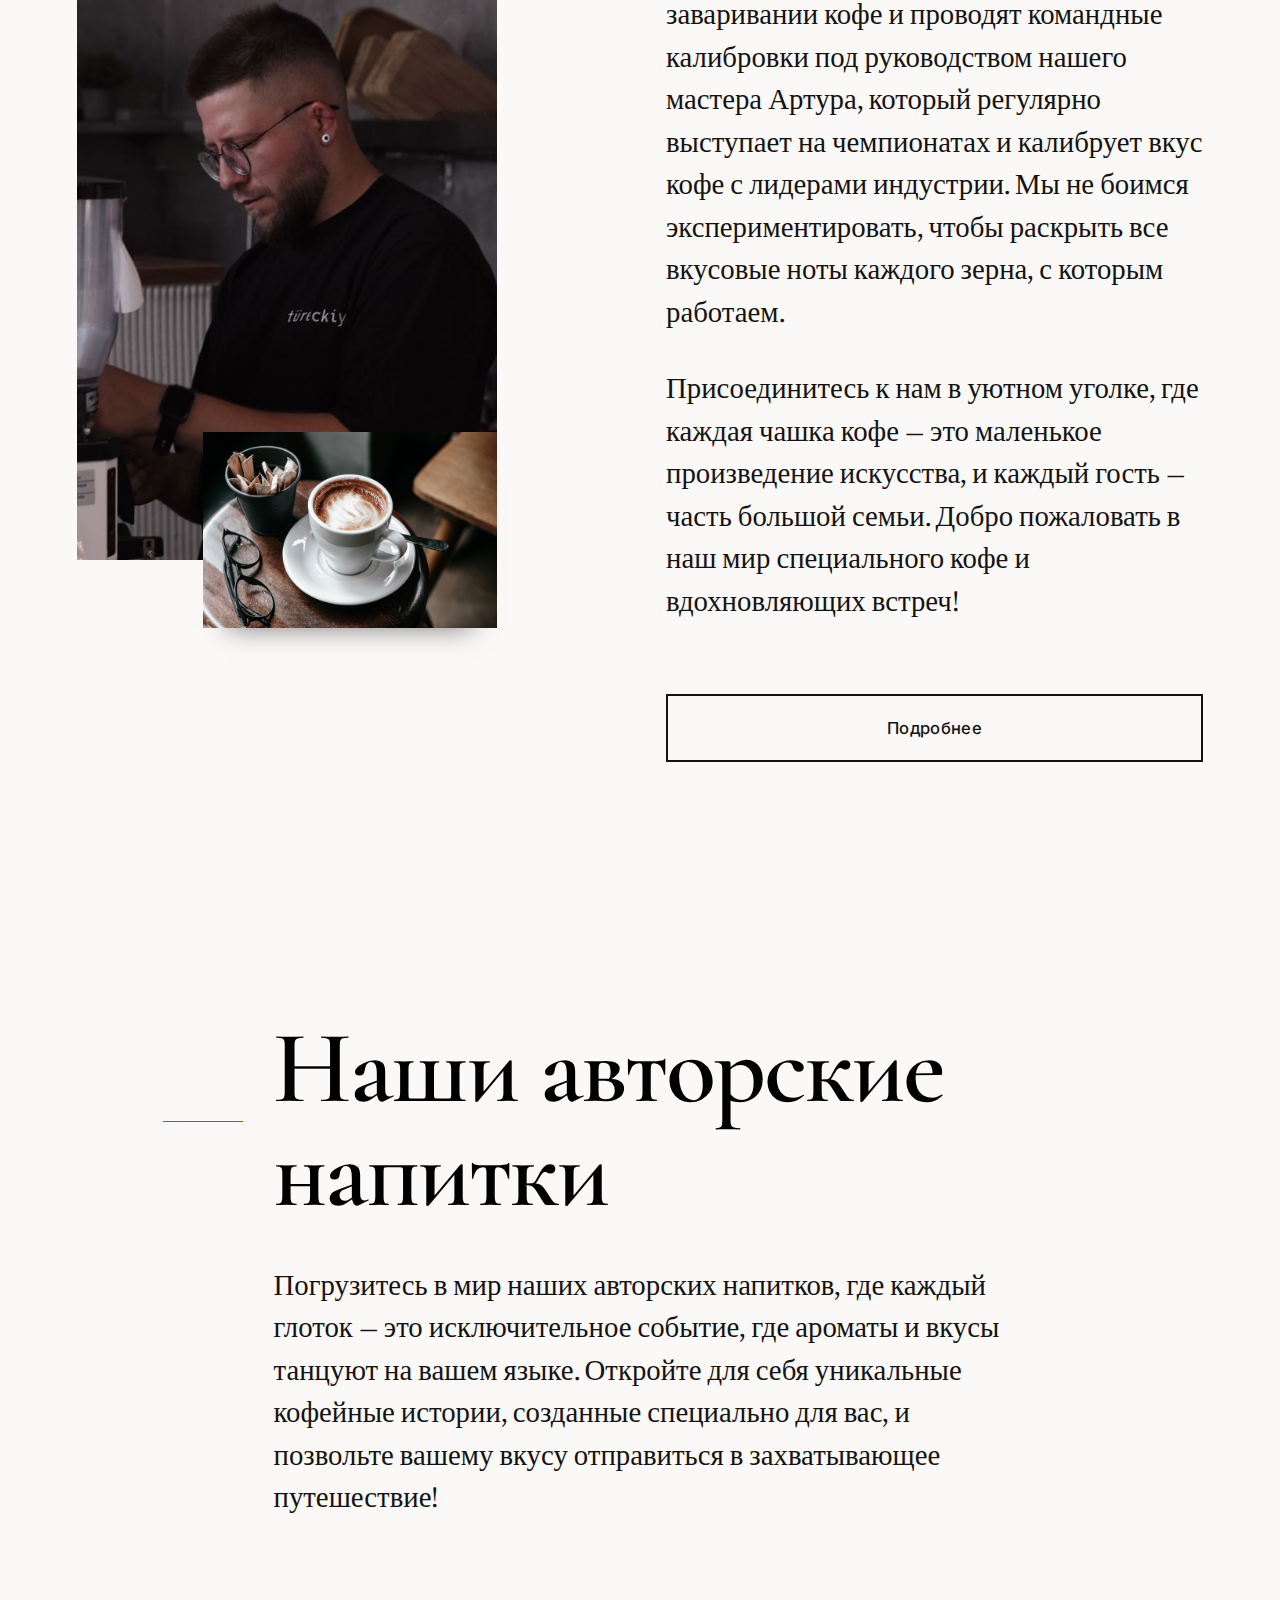
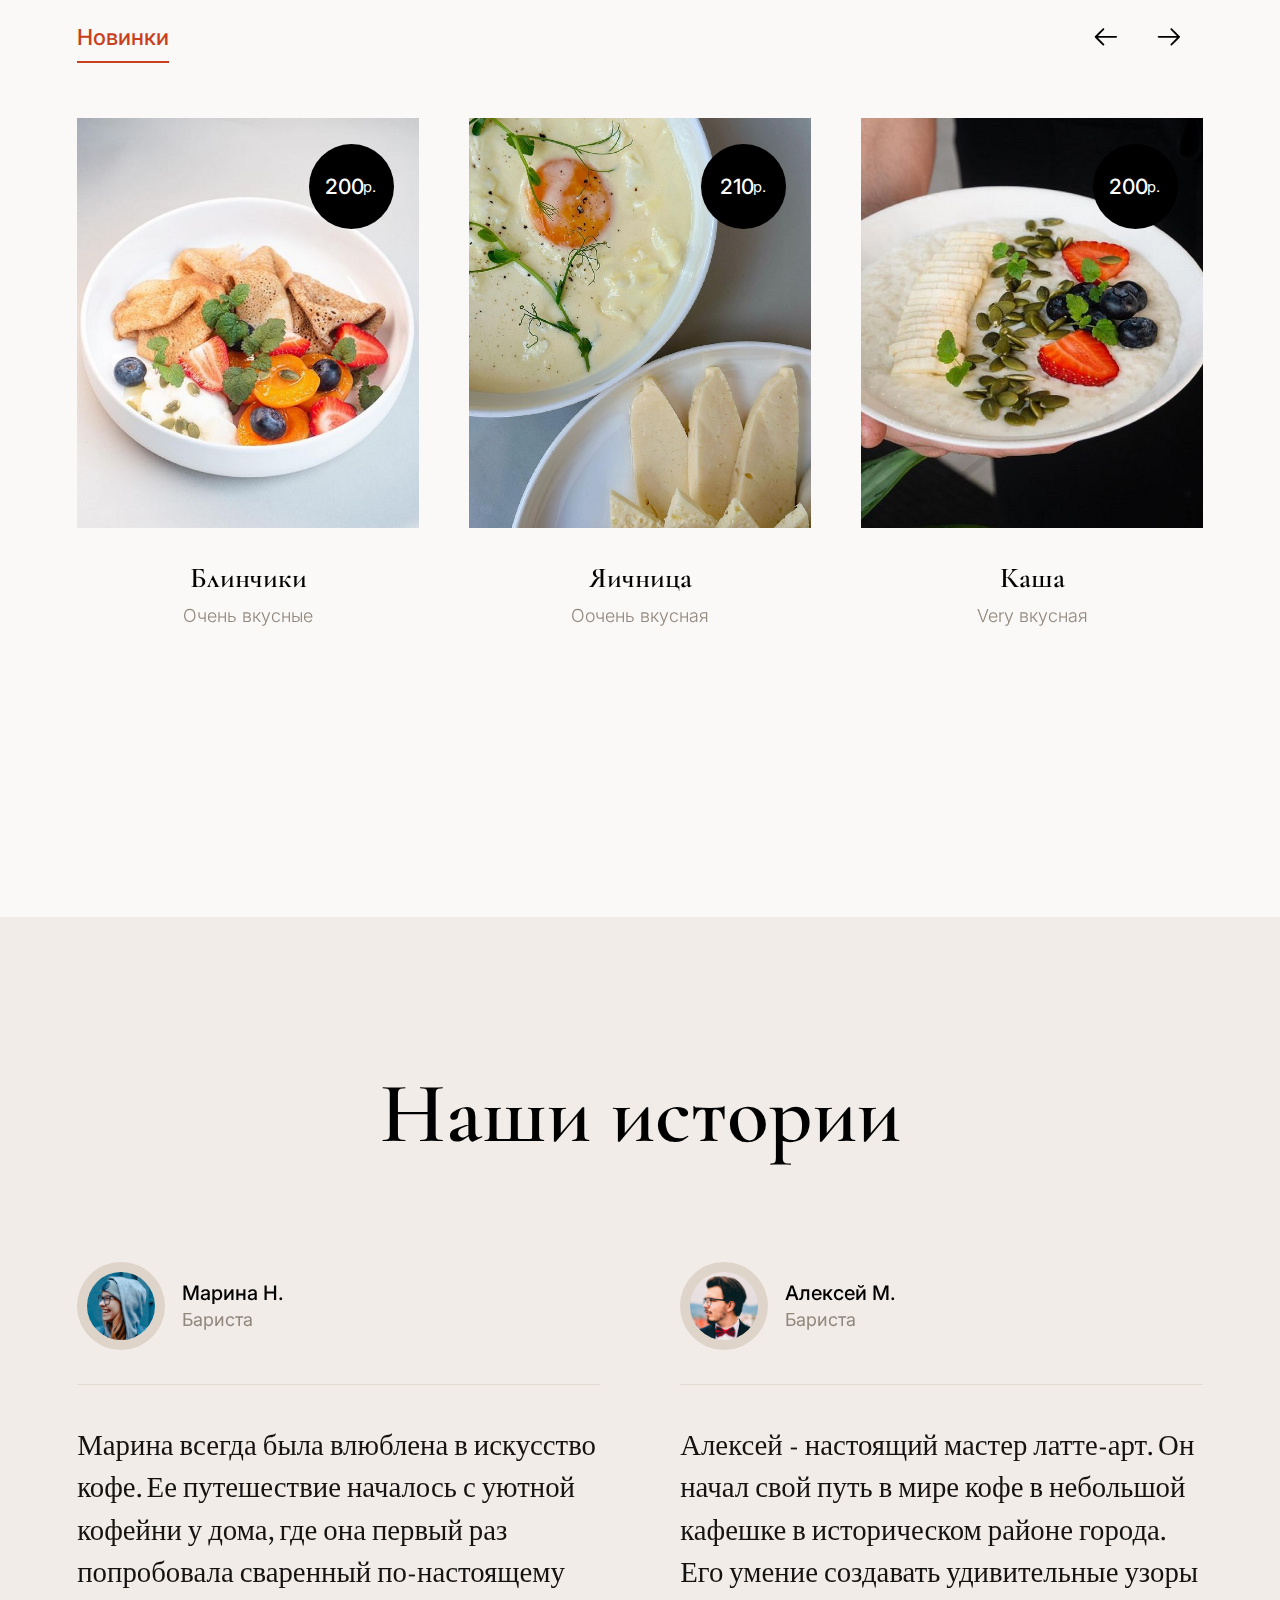
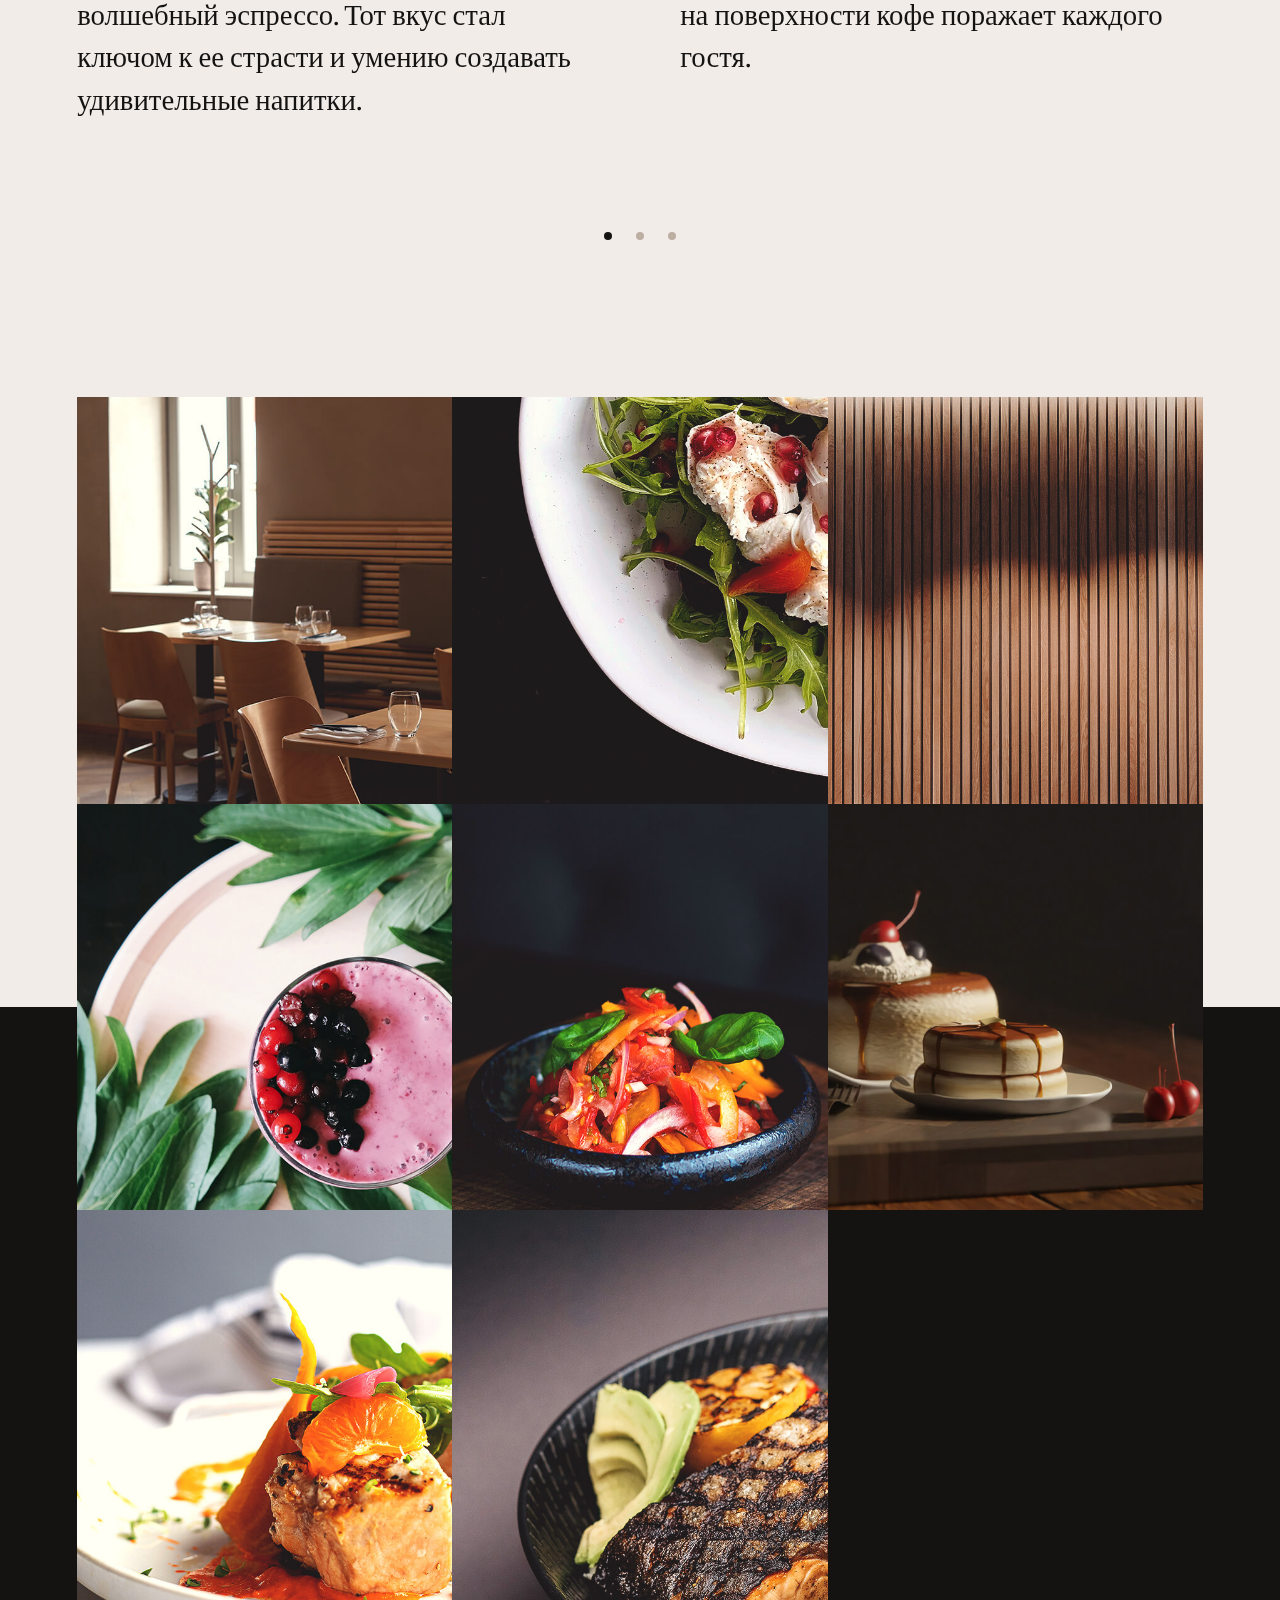
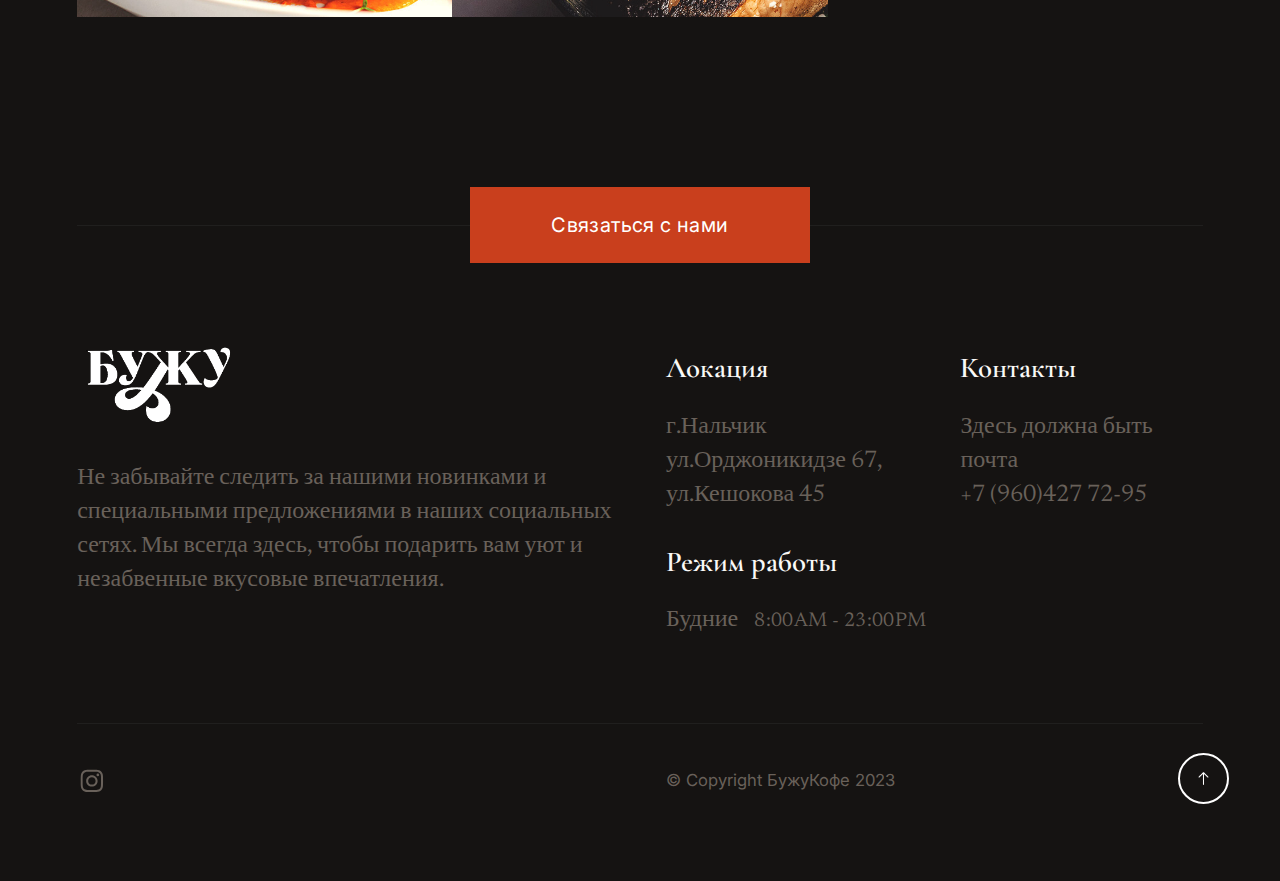
==== commit 3591bc5d: "Update index.html" ====
--- a/index.html
+++ b/index.html
@@ -545,7 +545,7 @@
                 <div class="column xl-6 lg-12">
                     <p class="ss-copyright">
                         <span>© Copyright БужуКофе 2023</span> 
-                        <span> <a href="https://styleshoutcom/">Design template StyleShout</a></span>
+                        <!-- <span> <a href="https://styleshoutcom/">Design template StyleShout</a></span> -->
                     </p>
                 </div>
 
@@ -569,4 +569,4 @@
     <script src="js/main.js"></script>
 
 </body>
-</html>+</html>
